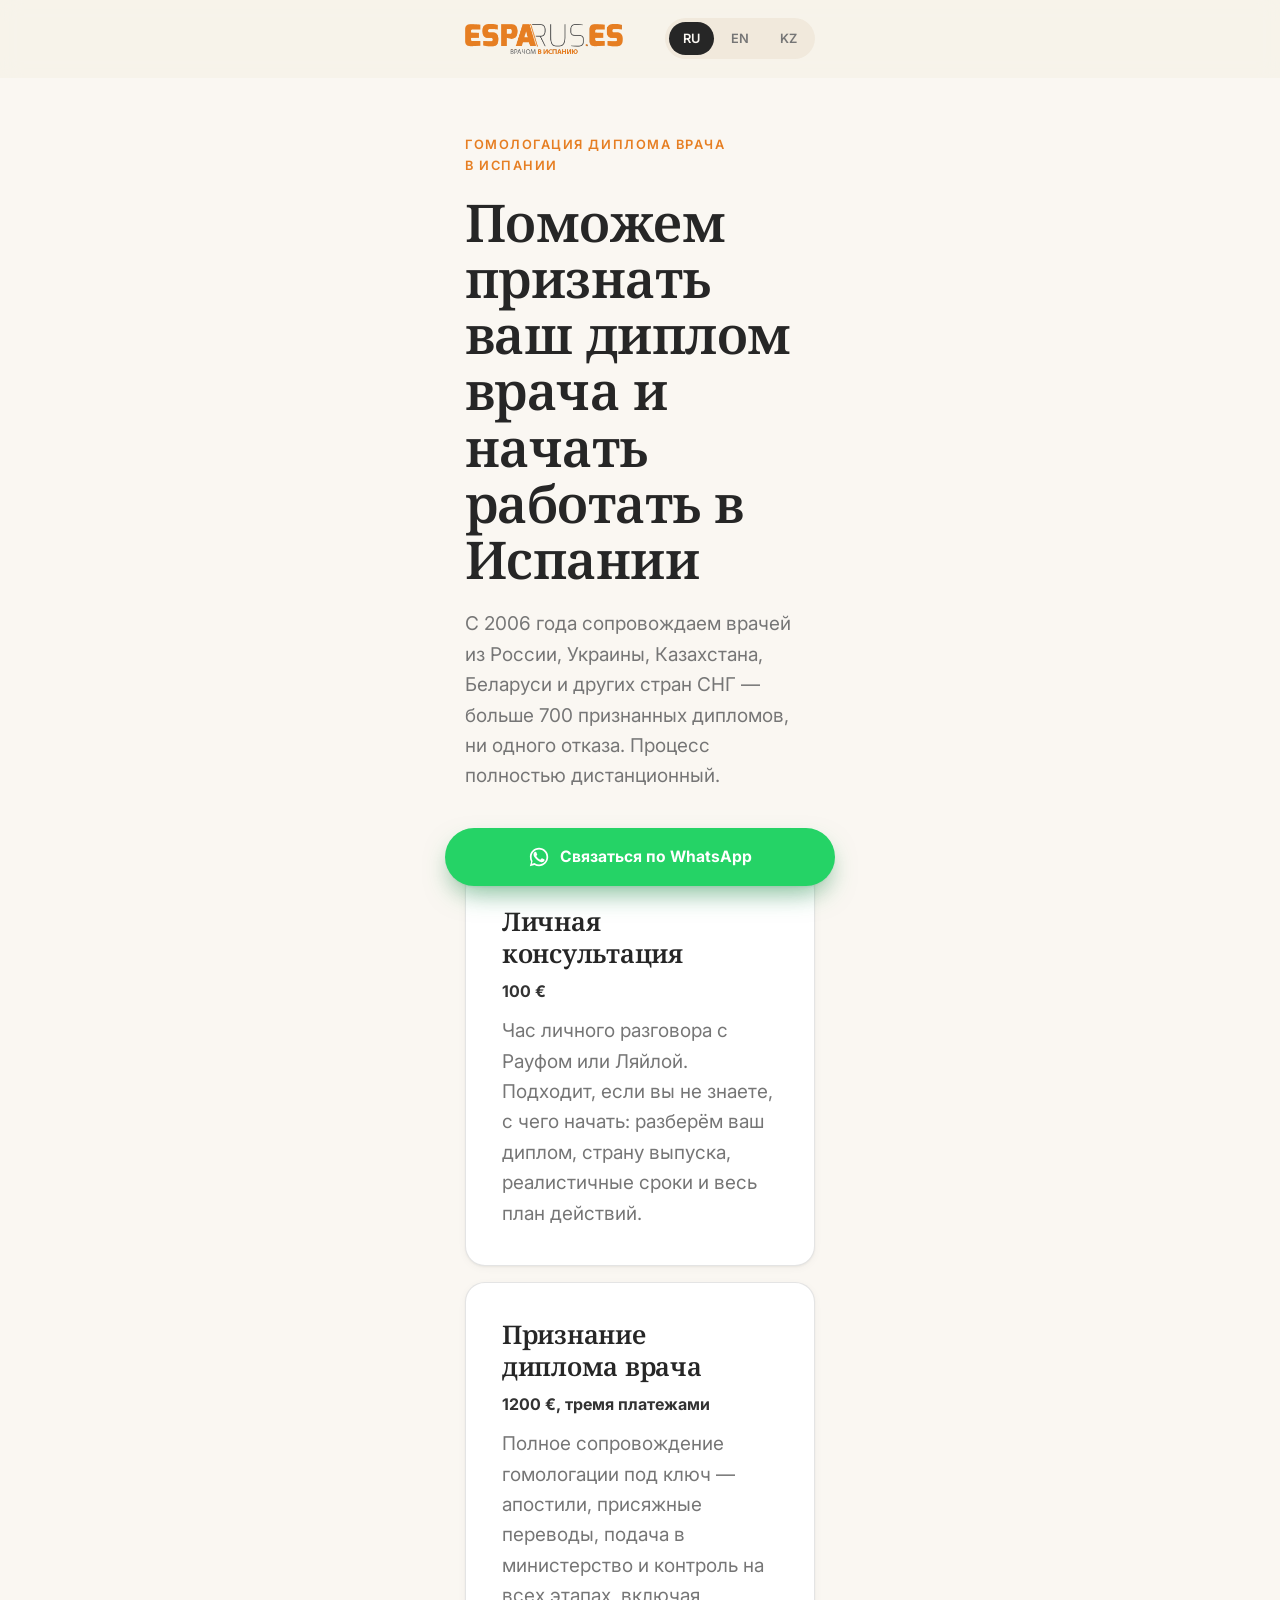
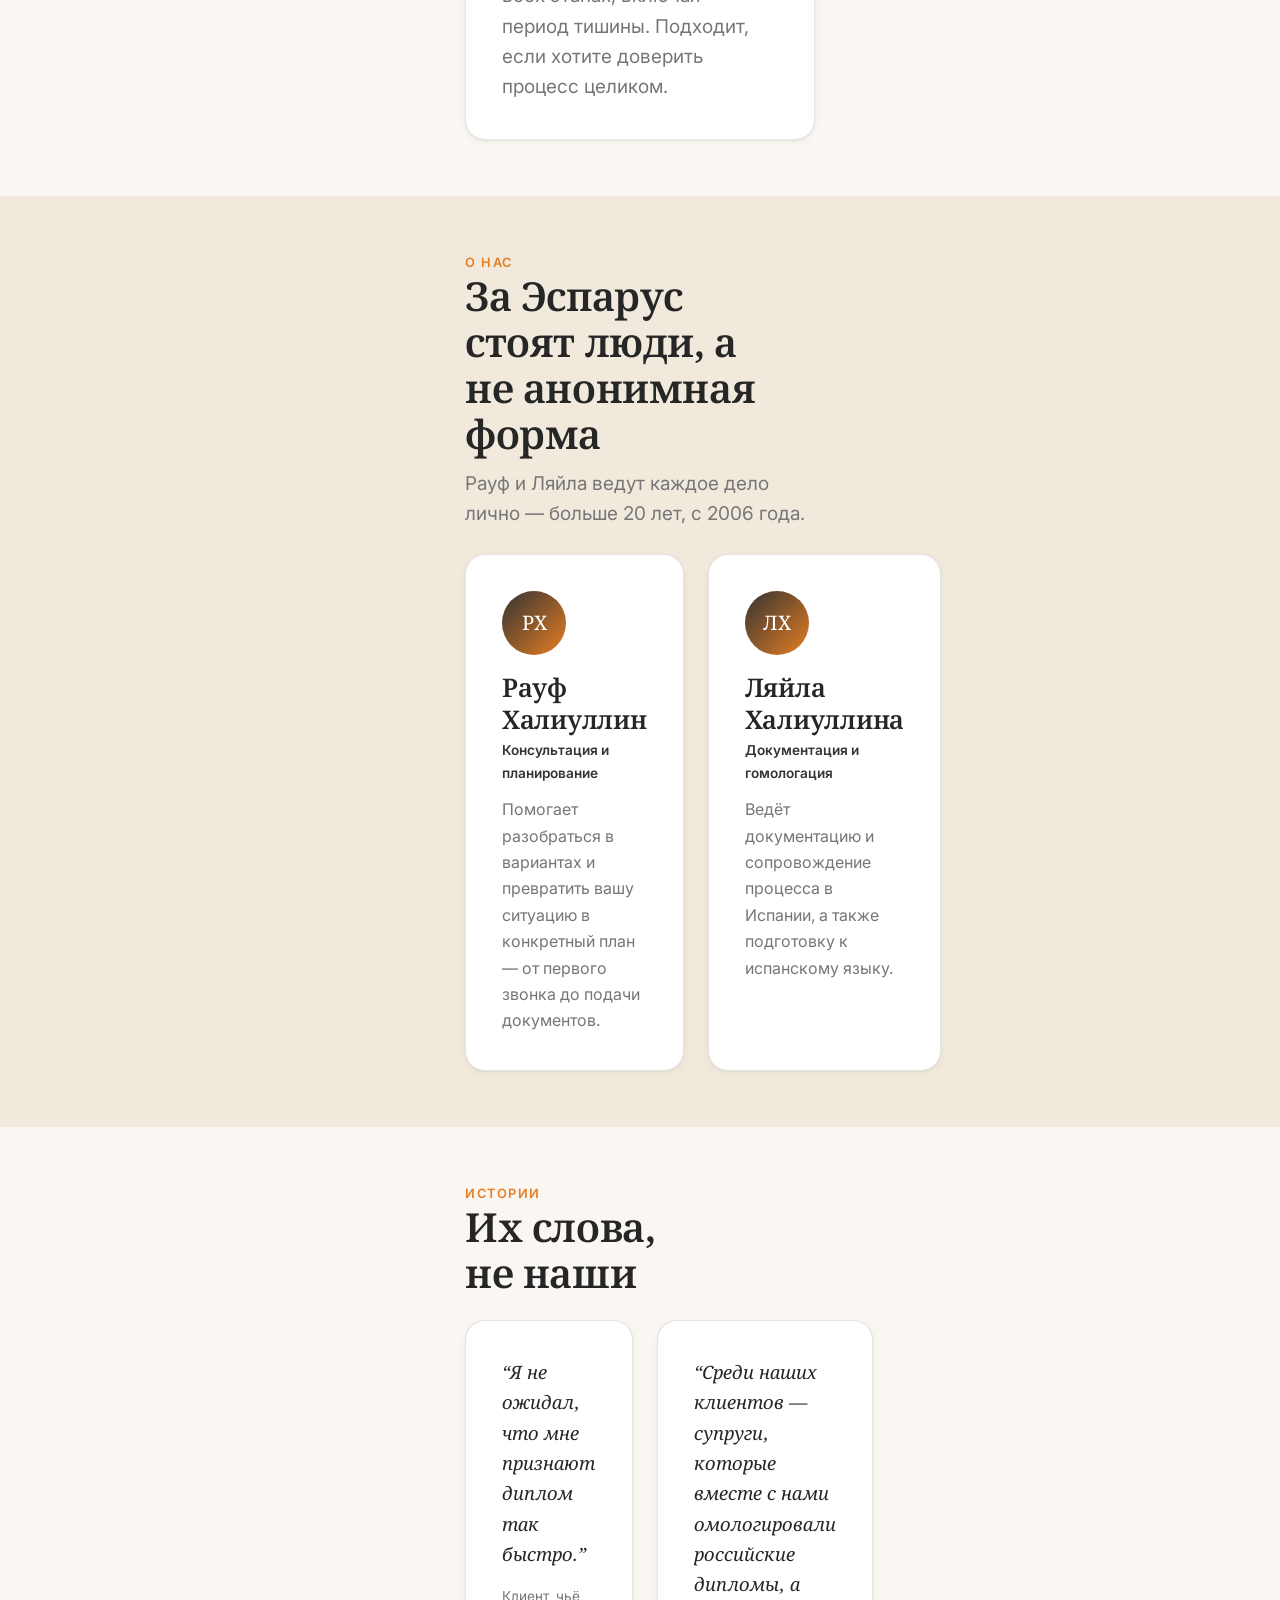
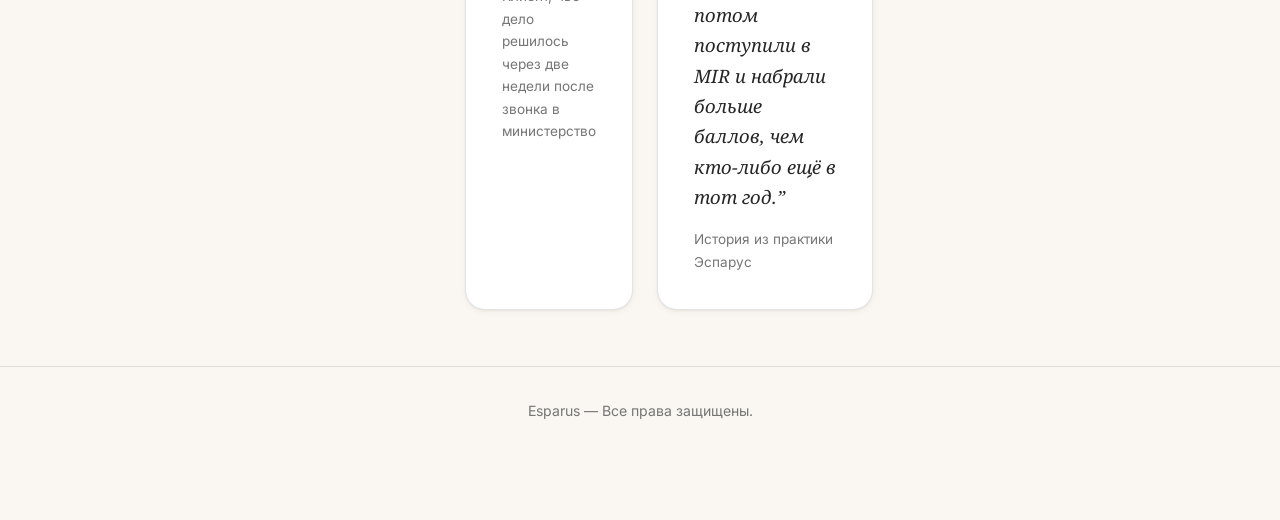
==== index.html @ 68c5215b "Add files via upload" ====
<!doctype html>
<html lang="ru">
<head>
  <meta charset="utf-8">
  <meta name="viewport" content="width=device-width, initial-scale=1">
  <title>Esparus — Признание диплома врача в Испании</title>
  <meta name="description" content="Esparus помогает врачам из России, Украины, Казахстана, Беларуси и других стран СНГ признать диплом и начать работать врачом в Испании. С 2006 года — больше 700 признанных дипломов. Напишите нам в WhatsApp.">

  <link rel="preconnect" href="https://fonts.googleapis.com">
  <link rel="preconnect" href="https://fonts.gstatic.com" crossorigin>
  <link rel="stylesheet" href="https://fonts.googleapis.com/css2?family=Noto+Serif:ital,wght@0,400;0,600;1,400;1,600&family=Inter:wght@300;400;500;600;700&display=swap">

  <link rel="stylesheet" href="styles.css?v=20260910">
  <link rel="icon" href="assets/img/logo.webp">
</head>
<body class="landing-page has-wa-bar">
  <a class="skip-link" href="#main">Перейти к содержимому</a>

  <header class="site-nav">
    <div class="container nav-inner">
      <a href="index.html" class="brand"><img src="assets/img/logo.webp" alt="Esparus" width="158" height="30"></a>
      <div class="nav-right">
        <div class="lang-switch" role="group" aria-label="Выбор языка">
          <button type="button" data-lang="ru" aria-pressed="true">RU</button>
          <button type="button" data-lang="en" aria-pressed="false">EN</button>
          <button type="button" data-lang="kz" aria-pressed="false">KZ</button>
        </div>
      </div>
    </div>
  </header>

  <main id="main">
    <!-- HERO -->
    <section class="hero">
      <div class="container hero-inner">
        <p class="kicker" data-landinghero-kicker></p>
        <h1 class="hero-title" data-landinghero-title></h1>
        <p class="lede" data-landinghero-sub></p>
      </div>
    </section>

    <!-- SERVICIOS -->
    <section class="section" id="services" style="padding-top:.5rem">
      <div class="container">
        <p class="kicker" data-landingservices-kicker></p>
        <div class="landing-services-grid" data-landingservices-items></div>
      </div>
    </section>

    <!-- NOSOTROS -->
    <section class="section" id="about" style="background:var(--bg-2)">
      <div class="container">
        <div class="section-head">
          <p class="kicker" data-sobre-kicker></p>
          <h2 data-sobre-title></h2>
          <p class="lede" data-sobre-sub style="margin-top:.75rem"></p>
        </div>
        <div class="people-grid" data-people-items></div>
      </div>
    </section>

    <!-- NUESTROS CLIENTES -->
    <section class="section" id="clients">
      <div class="container">
        <div class="section-head">
          <p class="kicker" data-landingclients-kicker></p>
          <h2 data-landingclients-title></h2>
        </div>
        <div class="testi-grid" data-testimonials></div>
      </div>
    </section>
  </main>

  <footer class="site-footer" style="padding-block:2rem 1rem; text-align:center">
    <div class="container">
      <p data-footer-rights>Esparus — Все права защищены.</p>
    </div>
  </footer>

  <div class="whatsapp-bar-inner">
    <a class="whatsapp-cta" href="whatsapp.html">
      <svg viewBox="0 0 24 24" fill="currentColor" aria-hidden="true"><path d="M17.472 14.382c-.297-.149-1.758-.867-2.03-.967-.273-.099-.471-.148-.67.15-.197.297-.767.966-.94 1.164-.173.198-.347.223-.644.075-.297-.15-1.255-.463-2.39-1.475-.883-.788-1.48-1.761-1.653-2.059-.173-.297-.018-.458.13-.606.134-.133.298-.347.446-.52.149-.173.198-.298.298-.497.099-.198.05-.372-.025-.521-.075-.148-.669-1.612-.916-2.207-.242-.579-.487-.5-.669-.51-.173-.008-.371-.01-.57-.01-.198 0-.52.074-.792.372-.272.297-1.04 1.016-1.04 2.479 0 1.462 1.065 2.876 1.213 3.074.149.198 2.095 3.2 5.076 4.487.71.306 1.263.489 1.694.626.712.226 1.36.194 1.872.118.571-.085 1.758-.719 2.006-1.413.248-.694.248-1.289.173-1.413-.074-.124-.272-.198-.57-.347z"/><path d="M12.05 2C6.53 2 2.05 6.48 2.05 12c0 1.85.5 3.58 1.36 5.07L2 22l5.07-1.38A9.93 9.93 0 0 0 12.05 22C17.57 22 22.05 17.52 22.05 12S17.57 2 12.05 2zm0 18.1c-1.66 0-3.2-.48-4.5-1.31l-.32-.2-3.02.83.82-2.95-.21-.32A8.09 8.09 0 0 1 3.95 12c0-4.47 3.63-8.1 8.1-8.1 4.47 0 8.1 3.63 8.1 8.1 0 4.47-3.63 8.1-8.1 8.1z"/></svg>
      <span data-wa-bar-label>Связаться по WhatsApp</span>
    </a>
  </div>

  <script defer src="lib/gsap.min.js"></script>
  <script defer src="lib/ScrollTrigger.min.js"></script>
  <script defer src="lib/manifest.js"></script>
  <script defer src="main.js?v=20260910"></script>
</body>
</html>
---- styles.css ----
/* =============================================================
   1. Tokens
   ============================================================= */
:root {
  --bg:        #faf7f2;
  --bg-2:      #f1e9dc;
  --paper:     #ffffff;
  --ink:       #262626;
  --ink-soft:  #3a3a3a;
  --ink-mute:  #767676;
  --accent:    #e67e22;   /* Esparus brand orange */
  --accent-2:  #333333;   /* charcoal — secondary/trust color */
  --line:      rgba(38,38,38,0.12);

  --serif: "Noto Serif", "Noto Serif Georgian", serif;
  --sans:  "Inter", "Noto Sans", sans-serif;

  --ease-out:  cubic-bezier(0.16, 1, 0.3, 1);
  --ease-soft: cubic-bezier(0.25, 0.46, 0.45, 0.94);

  --container: 1200px;
  --gutter: clamp(1rem, 4vw, 2.5rem);
  --content: 45rem; /* ~720px editorial reading width */

  --radius-sm: 12px;
  --radius-md: 20px;
  --radius-lg: 24px;

  --shadow-sm: 0 1px 2px rgba(38,38,26,.05), 0 2px 8px rgba(38,38,26,.04);
  --shadow-md: 0 1px 2px rgba(38,38,26,.05), 0 12px 28px -8px rgba(38,38,26,.12);
}

@property --mesh-angle {
  syntax: '<angle>';
  inherits: false;
  initial-value: 0deg;
}

/* =============================================================
   2. Reset & base
   ============================================================= */
*, *::before, *::after { box-sizing: border-box; margin: 0; }
html { -webkit-text-size-adjust: 100%; tab-size: 2; scroll-behavior: smooth; }
body {
  font-family: var(--sans);
  font-size: 16px;
  line-height: 1.65;
  color: var(--ink-soft);
  background: var(--bg);
  -webkit-font-smoothing: antialiased;
  text-rendering: optimizeLegibility;
  overflow-x: clip;
  overscroll-behavior-y: none;
}
img, svg, video { display: block; max-width: 100%; }
img { height: auto; }
button { font: inherit; color: inherit; cursor: pointer; border: 0; background: none; }
a { color: inherit; text-decoration: none; }
p { text-wrap: pretty; }
h1, h2, h3, h4 { text-wrap: balance; line-height: 1.08; letter-spacing: -0.01em; color: var(--ink); font-family: var(--serif); font-weight: 600; }
em { font-style: italic; color: var(--accent-2); }
::selection { background: var(--accent); color: #fff; }
:focus-visible { outline: 2px solid var(--accent); outline-offset: 3px; border-radius: 4px; }

.skip-link {
  position: fixed; top: -100px; left: 1rem;
  padding: .6rem 1rem; background: var(--ink); color: var(--bg);
  z-index: 9999; border-radius: 8px; font-weight: 500;
}
.skip-link:focus { top: 1rem; }

/* =============================================================
   3. Utilities
   ============================================================= */
.container { max-width: var(--container); margin-inline: auto; padding-inline: var(--gutter); }
.section { padding-block: clamp(4rem, 8vw, 6rem); }
.section-head { max-width: 640px; margin-bottom: clamp(2rem, 5vw, 3.5rem); }
.kicker { font-size: .8rem; letter-spacing: .12em; text-transform: uppercase; color: var(--accent); font-weight: 600; }
.sr-only { position: absolute; width: 1px; height: 1px; overflow: hidden; clip: rect(0 0 0 0); }
.reveal { opacity: 0; transform: translateY(24px); transition: opacity .8s var(--ease-out), transform .8s var(--ease-out); }
.reveal.is-visible { opacity: 1; transform: none; }
[data-split] { opacity: 1 !important; } /* defensive: never hide split-text if JS fails */

/* =============================================================
   4. Typography
   ============================================================= */
h1 { font-size: clamp(2.375rem, 5vw, 3.25rem); line-height: 1.08; }
h2 { font-size: clamp(1.875rem, 3.4vw, 2.5rem); line-height: 1.15; }
h3 { font-size: clamp(1.375rem, 2vw, 1.625rem); line-height: 1.25; }
.display { font-size: clamp(2.75rem, 6.5vw, 4rem); line-height: 1.05; }
.lede { font-size: clamp(1.0625rem, 1.6vw, 1.1875rem); line-height: 1.6; color: var(--ink-mute); max-width: 46ch; }
small, .text-small { font-size: .875rem; line-height: 1.5; }

/* =============================================================
   5. Components
   ============================================================= */
.btn {
  display: inline-flex; align-items: center; justify-content: center; gap: .5rem;
  min-height: 50px; padding: .85rem 1.5rem; border-radius: var(--radius-sm);
  font-weight: 600; font-size: .95rem;
  transition: transform .3s var(--ease-out), box-shadow .3s var(--ease-out), background .3s var(--ease-out), border-color .3s var(--ease-out), color .3s var(--ease-out);
}
.btn-primary { background: var(--accent-2); color: #fff; }
.btn-primary:hover { transform: translateY(-2px); box-shadow: var(--shadow-md); }
.btn-ghost { border: 1.5px solid var(--line); color: var(--ink); background: var(--paper); }
.btn-ghost:hover { border-color: var(--accent-2); color: var(--accent-2); transform: translateY(-2px); }
.btn-text { padding: 0; min-height: 0; color: var(--accent-2); font-weight: 600; }
.btn-text:hover { color: var(--accent); }
.btn-text::after { content: "→"; margin-left: .1em; transition: transform .25s var(--ease-out); display: inline-block; }
.btn-text:hover::after { transform: translateX(3px); }

.card {
  background: var(--paper);
  border-radius: var(--radius-md);
  padding: clamp(1.5rem, 3vw, 2.25rem);
  border: 1px solid var(--line);
  box-shadow: var(--shadow-sm);
  transition: transform .4s var(--ease-out), box-shadow .4s var(--ease-out), border-color .4s var(--ease-out);
}
.card:hover { transform: translateY(-4px); box-shadow: var(--shadow-md); border-color: rgba(230,126,34,.3); }
.card.is-featured { border-color: var(--accent); box-shadow: var(--shadow-md); }

/* Lang switch */
.lang-switch { display: flex; gap: .25rem; background: var(--bg-2); border-radius: 999px; padding: .25rem; }
.lang-switch button {
  padding: .4rem .85rem; border-radius: 999px; font-size: .8rem; font-weight: 600;
  color: var(--ink-mute); transition: background .3s var(--ease-out), color .3s var(--ease-out);
}
.lang-switch button[aria-pressed="true"] { background: var(--ink); color: var(--bg); }

/* =============================================================
   6. Sections
   ============================================================= */

/* --- Nav --- */
.site-nav {
  position: sticky; top: 0; z-index: 250;
  background: rgba(246,242,233,.85); backdrop-filter: blur(10px);
  border-bottom: 1px solid transparent;
  transition: border-color .3s var(--ease-out);
}
.site-nav.is-scrolled { border-color: var(--line); }
.nav-inner { display: flex; align-items: center; justify-content: space-between; gap: 1rem; padding-block: 1.1rem; }
.brand { display: flex; align-items: center; }
.brand img { height: 30px; width: auto; display: block; }
.nav-links { display: none; gap: 1.75rem; font-size: .92rem; font-weight: 500; }
.nav-links a:hover { color: var(--accent-2); }
.nav-right { display: flex; align-items: center; gap: 1rem; }
.nav-cta { display: none; }

/* --- Nav dropdown (Услуги) --- */
.has-dropdown { position: relative; }
.has-dropdown > a { display: inline-flex; align-items: center; gap: .3rem; }
.has-dropdown > a::after {
  content: ""; width: 6px; height: 6px; border-right: 1.5px solid currentColor; border-bottom: 1.5px solid currentColor;
  transform: rotate(45deg) translateY(-2px); transition: transform .3s var(--ease-out);
}
.has-dropdown:hover > a::after, .has-dropdown:focus-within > a::after { transform: rotate(225deg) translateY(2px); }
.dropdown-menu {
  position: absolute; top: 100%; left: 50%; transform: translate(-50%, 8px);
  min-width: 260px; padding: .6rem; margin-top: .5rem;
  background: var(--paper); border: 1px solid var(--line); border-radius: 16px;
  box-shadow: var(--shadow-md);
  opacity: 0; visibility: hidden; pointer-events: none;
  transition: opacity .25s var(--ease-out), transform .25s var(--ease-out), visibility .25s;
  z-index: 50;
}
.has-dropdown:hover .dropdown-menu,
.has-dropdown:focus-within .dropdown-menu {
  opacity: 1; visibility: visible; pointer-events: auto; transform: translate(-50%, 0);
}
.dropdown-menu a {
  display: block; padding: .6rem .85rem; border-radius: 10px; font-size: .88rem;
  color: var(--ink-soft); transition: background .2s var(--ease-out), color .2s var(--ease-out);
}
.dropdown-menu a:hover { background: var(--bg-2); color: var(--accent-2); }

/* --- Mobile nav --- */
.nav-toggle {
  display: flex; flex-direction: column; justify-content: center; gap: 5px;
  width: 40px; height: 40px; align-items: center;
}
.nav-toggle span { width: 22px; height: 2px; background: var(--ink); border-radius: 2px; transition: transform .3s var(--ease-out), opacity .3s var(--ease-out); }
.nav-toggle[aria-expanded="true"] span:nth-child(1) { transform: translateY(7px) rotate(45deg); }
.nav-toggle[aria-expanded="true"] span:nth-child(2) { opacity: 0; }
.nav-toggle[aria-expanded="true"] span:nth-child(3) { transform: translateY(-7px) rotate(-45deg); }

.mobile-nav {
  position: fixed; inset: 0; z-index: 200;
  background: var(--bg); padding: 6rem 1.5rem 2rem;
  display: flex; flex-direction: column; gap: .25rem;
  clip-path: inset(0 0 100% 0);
  transition: clip-path .55s var(--ease-soft);
  overflow-y: auto;
}
.mobile-nav[data-open="true"] { clip-path: inset(0); }
.mobile-nav a { display: block; padding: .9rem 0; font-size: 1.2rem; font-family: var(--serif); border-bottom: 1px solid var(--line); }
.mobile-nav .mobile-sub { padding-left: 1rem; }
.mobile-nav .mobile-sub a { font-size: 1rem; font-family: var(--sans); color: var(--ink-mute); padding: .65rem 0; }
.mobile-nav .btn { margin-top: 1.5rem; }

@media (min-width: 960px) {
  .nav-links { display: flex; }
  .nav-cta { display: inline-flex; }
  .nav-toggle, .mobile-nav { display: none; }
}

/* --- Hero --- */
.hero {
  position: relative;
  padding-top: clamp(3rem, 8vw, 6rem);
  padding-bottom: clamp(3rem, 8vw, 5rem);
  overflow: hidden;
}
.hero-mesh {
  position: absolute; inset: -20% -10% auto -10%; height: 140%;
  background:
    radial-gradient(circle at 20% 20%, rgba(230,126,34,.30), transparent 55%),
    radial-gradient(circle at 80% 30%, rgba(51,51,51,.14), transparent 55%),
    conic-gradient(from var(--mesh-angle), transparent, rgba(230,126,34,.14), transparent 60%);
  filter: blur(60px);
  animation: mesh-rotate 22s linear infinite;
  pointer-events: none;
}
@keyframes mesh-rotate { to { --mesh-angle: 360deg; } }

.hero-inner { position: relative; max-width: 760px; }
.hero-title { margin-block: 1.1rem 1.4rem; }
.hero-actions { display: flex; flex-wrap: wrap; gap: .9rem; margin-top: 2rem; }

.hero-points { display: flex; flex-wrap: wrap; gap: .75rem 1.75rem; margin-top: 1.75rem; padding: 0; }
.hero-points li {
  list-style: none; position: relative; padding-left: 1.4rem;
  font-size: .9rem; color: var(--ink-mute);
}
.hero-points li::before { content: "✓"; position: absolute; left: 0; color: var(--accent); font-weight: 700; }

/* --- Trust band (thin strip right after the hero) --- */
.trust-band { background: var(--bg-2); border-block: 1px solid var(--line); padding-block: 1.5rem; }
.trust-band-items { display: flex; flex-wrap: wrap; gap: 1.25rem 3rem; justify-content: center; }
.trust-num { font-family: var(--serif); font-size: clamp(1.5rem, 3vw, 2rem); color: var(--accent-2); font-weight: 600; display: inline; }
.trust-band-items .trust-num { font-size: clamp(1.3rem, 2.5vw, 1.6rem); }
.trust-label { font-size: .85rem; color: var(--ink-mute); margin-top: .1rem; }
.trust-band-items > div { text-align: center; }

/* --- Marquee (countries of origin) --- */
.marquee {
  overflow: hidden; position: relative;
  border-block: 1px solid var(--line);
  background: var(--bg-2);
  padding-block: 1rem;
}
.marquee::before, .marquee::after {
  content: ""; position: absolute; top: 0; bottom: 0; width: 80px; z-index: 2; pointer-events: none;
}
.marquee::before { left: 0;  background: linear-gradient(90deg, var(--bg-2), transparent); }
.marquee::after  { right: 0; background: linear-gradient(270deg, var(--bg-2), transparent); }
.marquee-track {
  display: inline-flex; gap: 1rem; white-space: nowrap; will-change: transform;
  font-family: var(--serif); font-size: 1rem; letter-spacing: .02em; color: var(--ink-mute);
}
.marquee-track span:nth-child(2n) { color: var(--accent); }

/* --- Founder story --- */
.founder-grid { display: grid; gap: 2rem; grid-template-columns: 1fr; }
.founder-year { font-family: var(--serif); font-size: clamp(3rem, 9vw, 6rem); color: var(--accent); font-weight: 600; line-height: 1; margin-top: .5rem; }
.founder-paragraphs p { margin-top: 1.1rem; max-width: 62ch; }
.founder-paragraphs p:first-child { margin-top: 1.4rem; }
.founder-quote {
  margin-top: clamp(2rem, 4vw, 3rem);
  padding-left: 1.5rem; border-left: 3px solid var(--accent);
}
.founder-quote p {
  font-family: var(--serif); font-style: italic; font-size: clamp(1.3rem, 2.6vw, 1.8rem);
  color: var(--ink);
}
.founder-quote cite {
  display: block; margin-top: .6rem; font-style: normal; font-size: .85rem; color: var(--ink-mute);
}

/* --- Why us --- */
.why-grid { display: grid; gap: 1.25rem; grid-template-columns: 1fr; margin-top: 1.5rem; }

/* --- Documents checklist --- */
.documents-list { list-style: none; display: grid; gap: .9rem; grid-template-columns: 1fr; }
.documents-list li {
  position: relative; padding-left: 2rem; padding-block: .2rem;
  color: var(--ink-soft); max-width: 62ch;
}
.documents-list li::before {
  content: "✓"; position: absolute; left: 0; top: .1rem;
  width: 1.4rem; height: 1.4rem; border-radius: 50%;
  background: var(--accent-2); color: #fff; font-size: .75rem; font-weight: 700;
  display: flex; align-items: center; justify-content: center;
}

/* --- Process --- */
.process-grid { display: grid; gap: 1.25rem; grid-template-columns: 1fr; }
.process-step { display: flex; gap: 1.25rem; padding: 1.5rem 0; border-top: 1px solid var(--line); }
.process-step:first-child { border-top: none; }
.step-n { font-family: var(--serif); font-size: 1.6rem; color: var(--accent); flex-shrink: 0; width: 3ch; }

/* --- Services --- */
.services-grid { display: grid; gap: 1.25rem; grid-template-columns: 1fr; }
.service-price { display: inline-block; margin-top: .5rem; font-weight: 700; color: var(--accent-2); }

/* --- Myths vs reality --- */
.myths-grid { display: grid; gap: 1.25rem; grid-template-columns: 1fr; }
.myth-card { background: var(--paper); }
.myth-label {
  font-size: .9rem; color: var(--ink-mute); text-decoration: line-through; text-decoration-color: var(--line);
}
.fact-label { margin-top: .75rem; color: var(--ink); font-weight: 500; }
.fact-label::before { content: "→ "; color: var(--accent); font-weight: 700; }

.diy-note {
  margin-top: clamp(2rem, 4vw, 3rem);
  background: var(--ink); color: var(--bg);
  border-radius: var(--radius-lg); padding: clamp(1.75rem, 4vw, 3rem);
}
.diy-note h3 { color: var(--bg); }
.diy-note p { color: rgba(246,242,233,.78); margin-top: .75rem; max-width: 62ch; }
.diy-note .btn-ghost { margin-top: 1.5rem; border-color: rgba(246,242,233,.35); color: var(--bg); }
.diy-note .btn-ghost:hover { border-color: var(--accent); color: var(--accent); }

/* --- Testimonials --- */
.testi-grid { display: grid; gap: 1.5rem; grid-template-columns: 1fr; }
.testi-quote { font-family: var(--serif); font-size: 1.15rem; font-style: italic; color: var(--ink); }
.testi-name { margin-top: 1rem; font-size: .85rem; color: var(--ink-mute); }

/* --- Team --- */
.team-block { display: grid; gap: 2rem; grid-template-columns: 1fr; align-items: center; }
.team-avatar {
  width: 88px; height: 88px; border-radius: 999px;
  background: linear-gradient(135deg, var(--accent-2), var(--accent));
  display: flex; align-items: center; justify-content: center;
  color: #fff; font-family: var(--serif); font-size: 1.6rem;
}

/* --- Final CTA --- */
.final-cta {
  background: var(--ink); color: var(--bg);
  border-radius: var(--radius-lg); padding: clamp(2.5rem, 6vw, 4.5rem);
  text-align: center;
}
.final-cta h2, .final-cta em { color: var(--bg); }
.final-cta .lede { color: rgba(246,242,233,.72); margin-inline: auto; }
.final-cta .btn-primary { background: var(--accent); }
.final-cta .btn-primary:hover { box-shadow: 0 12px 28px -8px rgba(181,132,44,.6); }

/* --- Page header (subpages) --- */
.page-header {
  padding-block: clamp(2.5rem, 6vw, 4.5rem) clamp(1.5rem, 4vw, 2.5rem);
  position: relative; overflow: hidden;
}
.breadcrumb { font-size: .85rem; color: var(--ink-mute); margin-bottom: 1rem; }
.breadcrumb a:hover { color: var(--accent-2); }
.page-header h1 { max-width: 46ch; }

/* --- Service detail --- */
.price-hero {
  display: flex; flex-wrap: wrap; align-items: baseline; gap: .75rem;
  margin-top: 1.5rem; padding: 1.25rem 1.5rem; background: var(--paper);
  border: 1px solid var(--line); border-radius: 16px; max-width: fit-content;
}
.price-hero .price-num { font-family: var(--serif); font-size: 2rem; color: var(--accent-2); font-weight: 600; }
.price-hero .price-note { color: var(--ink-mute); font-size: .9rem; }
.included-list { list-style: none; display: grid; gap: .85rem; margin-top: 1.5rem; max-width: 60ch; }
.included-list li { position: relative; padding-left: 1.75rem; color: var(--ink-soft); }
.included-list li::before {
  content: "✓"; position: absolute; left: 0; top: .05rem; color: var(--accent); font-weight: 700;
}
.payment-methods { display: flex; flex-wrap: wrap; gap: .6rem; margin-top: 1rem; }
.payment-methods span {
  font-size: .82rem; padding: .4rem .85rem; border-radius: 999px;
  background: var(--bg-2); color: var(--ink-soft);
}
.service-cross-links { display: grid; gap: 1rem; grid-template-columns: 1fr; margin-top: 1rem; }
.service-cross-links a {
  display: block; padding: 1rem 1.25rem; border: 1px solid var(--line); border-radius: 14px;
  transition: border-color .3s var(--ease-out), background .3s var(--ease-out);
}
.service-cross-links a:hover { border-color: var(--accent); background: var(--paper); }

/* --- Contact page --- */
.contact-cards { display: grid; gap: 1.25rem; grid-template-columns: 1fr; margin-top: 1.5rem; }
.contact-card { text-align: left; }
.contact-card .contact-role { color: var(--ink-mute); font-size: .85rem; margin-top: .25rem; }
.contact-card .contact-links { margin-top: 1rem; display: flex; flex-direction: column; gap: .4rem; }
.contact-card .contact-links a:hover { color: var(--accent-2); }
.resource-list { list-style: none; display: grid; gap: .75rem; margin-top: 1rem; max-width: 60ch; }
.resource-list a { color: var(--ink-soft); border-bottom: 1px dotted var(--line); }
.resource-list a:hover { color: var(--accent-2); border-color: var(--accent-2); }

/* --- Footer --- */
.site-footer { border-top: 1px solid var(--line); padding-block: 3rem; font-size: .88rem; color: var(--ink-mute); }
.footer-grid { display: grid; gap: 2.5rem 1.5rem; grid-template-columns: 1fr; }
.footer-grid > .footer-bottom { grid-column: 1 / -1; }
.footer-col-title { font-weight: 600; color: var(--ink); margin-bottom: .85rem; font-size: .95rem; }
.footer-links { list-style: none; display: grid; gap: .55rem; }
.footer-links a:hover { color: var(--accent-2); }
.footer-contact { display: flex; flex-direction: column; gap: .4rem; }
.footer-contact a:hover { color: var(--accent-2); }
.footer-logo { height: 24px; width: auto; margin-bottom: 1rem; opacity: .85; }
.footer-social { display: flex; flex-wrap: wrap; gap: 1rem; margin-top: .5rem; }
.footer-social a:hover { color: var(--accent-2); }
.footer-bottom {
  display: flex; flex-wrap: wrap; gap: 1rem 1.5rem; align-items: center; justify-content: space-between;
  margin-top: 1rem; padding-top: 1.75rem; border-top: 1px solid var(--line);
}
.footer-legal { list-style: none; display: flex; flex-wrap: wrap; gap: 1.25rem; }
.footer-legal a:hover { color: var(--accent-2); }

/* --- Badge --- */
.badge {
  display: inline-block; font-size: .72rem; letter-spacing: .04em; text-transform: uppercase;
  font-weight: 700; color: var(--accent-2); background: var(--bg-2);
  padding: .3rem .65rem; border-radius: 999px;
}

/* --- Stat row (standalone proof stats, outside the hero) --- */
.stat-row {
  display: grid; gap: 1.75rem; grid-template-columns: repeat(2, 1fr);
}
.stat-row .stat-num { font-family: var(--serif); font-size: clamp(2rem, 4vw, 2.75rem); color: var(--accent-2); font-weight: 600; }
.stat-row .stat-label { font-size: .9rem; color: var(--ink-mute); margin-top: .25rem; }

/* --- Person / trust card --- */
.people-grid { display: grid; gap: 1.5rem; grid-template-columns: 1fr; margin-top: 1.5rem; }
.person-card { text-align: left; }
.person-avatar {
  width: 64px; height: 64px; border-radius: 50%;
  background: linear-gradient(135deg, var(--accent-2), var(--accent));
  color: #fff; font-family: var(--serif); font-size: 1.25rem;
  display: flex; align-items: center; justify-content: center; margin-bottom: 1.1rem;
}
.person-card .person-role { color: var(--accent-2); font-size: .85rem; font-weight: 600; margin-top: .2rem; }
.person-card .person-d { margin-top: .75rem; color: var(--ink-mute); }
.person-card .contact-links { margin-top: 1rem; display: flex; flex-direction: column; gap: .35rem; font-size: .9rem; }
.person-card .contact-links a:hover { color: var(--accent-2); }

/* --- Accordion (FAQ) --- */
.accordion { display: grid; gap: .75rem; max-width: var(--content); }
.accordion-item {
  border: 1px solid var(--line); border-radius: var(--radius-sm); background: var(--paper); overflow: hidden;
}
.accordion-item summary {
  list-style: none; cursor: pointer; padding: 1.1rem 1.35rem;
  display: flex; align-items: center; justify-content: space-between; gap: 1rem;
  font-weight: 600; color: var(--ink); font-family: var(--serif); font-size: 1.05rem;
}
.accordion-item summary::-webkit-details-marker { display: none; }
.accordion-item summary::after {
  content: "+"; flex-shrink: 0; font-size: 1.3rem; font-weight: 400; color: var(--accent-2);
  transition: transform .25s var(--ease-out);
}
.accordion-item[open] summary::after { transform: rotate(45deg); }
.accordion-item .accordion-body { padding: 0 1.35rem 1.25rem; color: var(--ink-mute); max-width: 65ch; }
.faq-categories { display: flex; flex-wrap: wrap; gap: .6rem; margin-bottom: 2rem; }
.faq-categories button {
  padding: .5rem 1rem; border-radius: 999px; border: 1px solid var(--line); font-size: .85rem; font-weight: 600;
  color: var(--ink-mute); transition: background .25s var(--ease-out), color .25s var(--ease-out), border-color .25s var(--ease-out);
}
.faq-categories button[aria-pressed="true"] { background: var(--ink); color: var(--bg); border-color: var(--ink); }

/* --- Comparison table (Servicios overview) --- */
.compare-table { display: grid; gap: 1.25rem; grid-template-columns: 1fr; margin-top: 1rem; }
.compare-row {
  display: grid; gap: .35rem; padding: 1.5rem; background: var(--paper);
  border: 1px solid var(--line); border-radius: var(--radius-md); box-shadow: var(--shadow-sm);
}
.compare-row .compare-label { font-size: .75rem; text-transform: uppercase; letter-spacing: .06em; color: var(--ink-mute); margin-top: .6rem; }
.compare-row .compare-label:first-of-type { margin-top: 0; }
.compare-row .compare-price { font-family: var(--serif); font-weight: 600; color: var(--accent-2); font-size: 1.2rem; }
.compare-row.is-featured { border-color: var(--accent); box-shadow: var(--shadow-md); }

/* --- Resource hub cards --- */
.resource-grid { display: grid; gap: 1.25rem; grid-template-columns: 1fr; }
.resource-card { display: block; }
.resource-card .resource-meta { font-size: .8rem; color: var(--ink-mute); margin-top: 1rem; }
.resource-categories { display: flex; flex-wrap: wrap; gap: .6rem; margin: 1.5rem 0 2.5rem; }
.resource-categories a {
  padding: .5rem 1rem; border-radius: 999px; border: 1px solid var(--line); font-size: .85rem; font-weight: 600; color: var(--ink-mute);
}
.resource-categories a:hover, .resource-categories a.is-active { background: var(--ink); color: var(--bg); border-color: var(--ink); }
.article-body { max-width: var(--content); }
.article-body h2 { font-size: 1.4rem; margin-top: 2.5rem; margin-bottom: .5rem; }
.article-body h2:first-child { margin-top: 0; }
.article-body p, .article-body ul, .article-body ol { margin-top: 1rem; color: var(--ink-soft); }
.article-body ul, .article-body ol { padding-left: 1.4rem; }
.article-body li { margin-top: .5rem; }
.article-body .lede { max-width: none; }
.article-meta { font-size: .85rem; color: var(--ink-mute); margin-top: .75rem; }
.callout {
  margin-top: 2rem; padding: 1.25rem 1.5rem; background: var(--bg-2);
  border-left: 3px solid var(--accent); border-radius: var(--radius-sm); max-width: var(--content);
}
.callout p { color: var(--ink-soft); }
.callout p + p { margin-top: .5rem; }

/* =============================================================
   7. Effects
   ============================================================= */
.custom-cursor {
  position: fixed; top: 0; left: 0; width: 14px; height: 14px;
  border-radius: 50%; background: var(--accent-2);
  pointer-events: none; z-index: 9998; mix-blend-mode: difference;
  transform: translate(-50%, -50%); transition: transform .15s var(--ease-out), opacity .25s var(--ease-out);
  display: none;
  opacity: 0; /* hidden until the first mousemove sets its position — avoids a (0,0) flash */
}
@media (hover: hover) and (pointer: fine) { .custom-cursor { display: block; } }
.custom-cursor.is-ready { opacity: 1; }

/* =============================================================
   8. Responsive
   ============================================================= */
@media (min-width: 540px) {
  .hero-trust { gap: 2rem; }
}
@media (min-width: 720px) {
  .process-grid { grid-template-columns: repeat(2, 1fr); gap: 2rem 2.5rem; }
  .services-grid { grid-template-columns: repeat(2, 1fr); }
  .testi-grid { grid-template-columns: repeat(2, 1fr); }
  .why-grid { grid-template-columns: repeat(2, 1fr); }
  .myths-grid { grid-template-columns: repeat(2, 1fr); gap: 1.5rem; }
  .documents-list { grid-template-columns: repeat(2, 1fr); column-gap: 2.5rem; }
  .contact-cards { grid-template-columns: repeat(2, 1fr); }
  .service-cross-links { grid-template-columns: repeat(2, 1fr); }
  .people-grid { grid-template-columns: repeat(2, 1fr); }
  .resource-grid { grid-template-columns: repeat(2, 1fr); }
  .compare-row { grid-template-columns: 1.6fr 1.1fr .8fr; align-items: center; gap: 1rem; }
  .compare-row .compare-label { display: none; }
  .footer-grid { grid-template-columns: repeat(2, 1fr); }
}
@media (min-width: 960px) {
  .team-block { grid-template-columns: auto 1fr; }
  .founder-grid { grid-template-columns: 200px 1fr; gap: 3rem; }
  .founder-num { position: sticky; top: 6rem; align-self: start; }
  .footer-grid { grid-template-columns: 1.3fr 1fr 1fr 1fr; }
}
@media (min-width: 1280px) {
  .services-grid { grid-template-columns: repeat(4, 1fr); }
  .resource-grid { grid-template-columns: repeat(3, 1fr); }
}

/* =============================================================
   10. Landing de conversión + WhatsApp (briefing 2026-09-10)
   ============================================================= */

/* Narrow "mobile-first, centered on desktop" shell — applies to every
   .container inside a page tagged .landing-page (index.html + whatsapp.html).
   On phones (viewport < ~460px) this is a no-op: the container already
   fills the width, the max-width just stops it from stretching on desktop. */
body.landing-page .container { max-width: 430px; }
body.landing-page .hero { padding-top: clamp(2rem, 6vw, 3.5rem); padding-bottom: 1.5rem; }
body.landing-page .section { padding-block: clamp(2.5rem, 6vw, 3.5rem); }
body.landing-page .section-head { margin-bottom: 1.5rem; }
body.landing-page .nav-right { gap: 0; }

.landing-services-grid { display: grid; gap: 1rem; grid-template-columns: 1fr; margin-top: 1.5rem; }

/* Fixed WhatsApp CTA — stays visible while scrolling the landing */
.whatsapp-bar-inner {
  position: fixed; left: 0; right: 0; bottom: 0; z-index: 500;
  width: 100%; max-width: 430px; margin-inline: auto;
  padding: 0 1.25rem calc(env(safe-area-inset-bottom, 0px) + .85rem);
}
.whatsapp-cta {
  display: flex; align-items: center; justify-content: center; gap: .65rem;
  width: 100%; min-height: 58px; padding: .9rem 1.25rem;
  border-radius: 999px; background: #25d366; color: #fff;
  font-weight: 700; font-size: .98rem;
  box-shadow: 0 12px 28px -8px rgba(19, 148, 71, .55), var(--shadow-md);
  transition: transform .3s var(--ease-out), box-shadow .3s var(--ease-out), background .3s var(--ease-out);
}
.whatsapp-cta:hover { background: #1fb959; transform: translateY(-2px); }
.whatsapp-cta svg { width: 22px; height: 22px; flex-shrink: 0; }

/* Leaves room at the very bottom of the page (after the footer) so nothing —
   including the footer text — ever ends up hidden behind the fixed bar. */
body.has-wa-bar { padding-bottom: calc(58px + env(safe-area-inset-bottom, 0px) + 1.5rem); }

/* WhatsApp intermediate page — 3 large tap targets, no forms */
.wa-back { display: inline-block; font-size: .85rem; color: var(--ink-mute); margin-bottom: 1rem; }
.wa-back:hover { color: var(--accent-2); }
.wa-options { display: grid; gap: .9rem; margin-top: 1.75rem; }
.wa-option {
  display: flex; align-items: center; justify-content: space-between; gap: 1rem;
  min-height: 56px; padding: 1.1rem 1.35rem;
  background: var(--paper); border: 1px solid var(--line); border-radius: var(--radius-md);
  box-shadow: var(--shadow-sm); font-weight: 600; color: var(--ink);
  transition: border-color .3s var(--ease-out), transform .3s var(--ease-out), box-shadow .3s var(--ease-out);
}
.wa-option::after { content: "→"; color: #1fb959; font-weight: 700; flex-shrink: 0; }
.wa-option:hover { border-color: #25d366; transform: translateY(-2px); box-shadow: var(--shadow-md); }

/* =============================================================
   11. Reduced motion — only intrusive effects
   ============================================================= */
@media (prefers-reduced-motion: reduce) {
  .hero-mesh { animation: none; }
  .custom-cursor { display: none; }
}
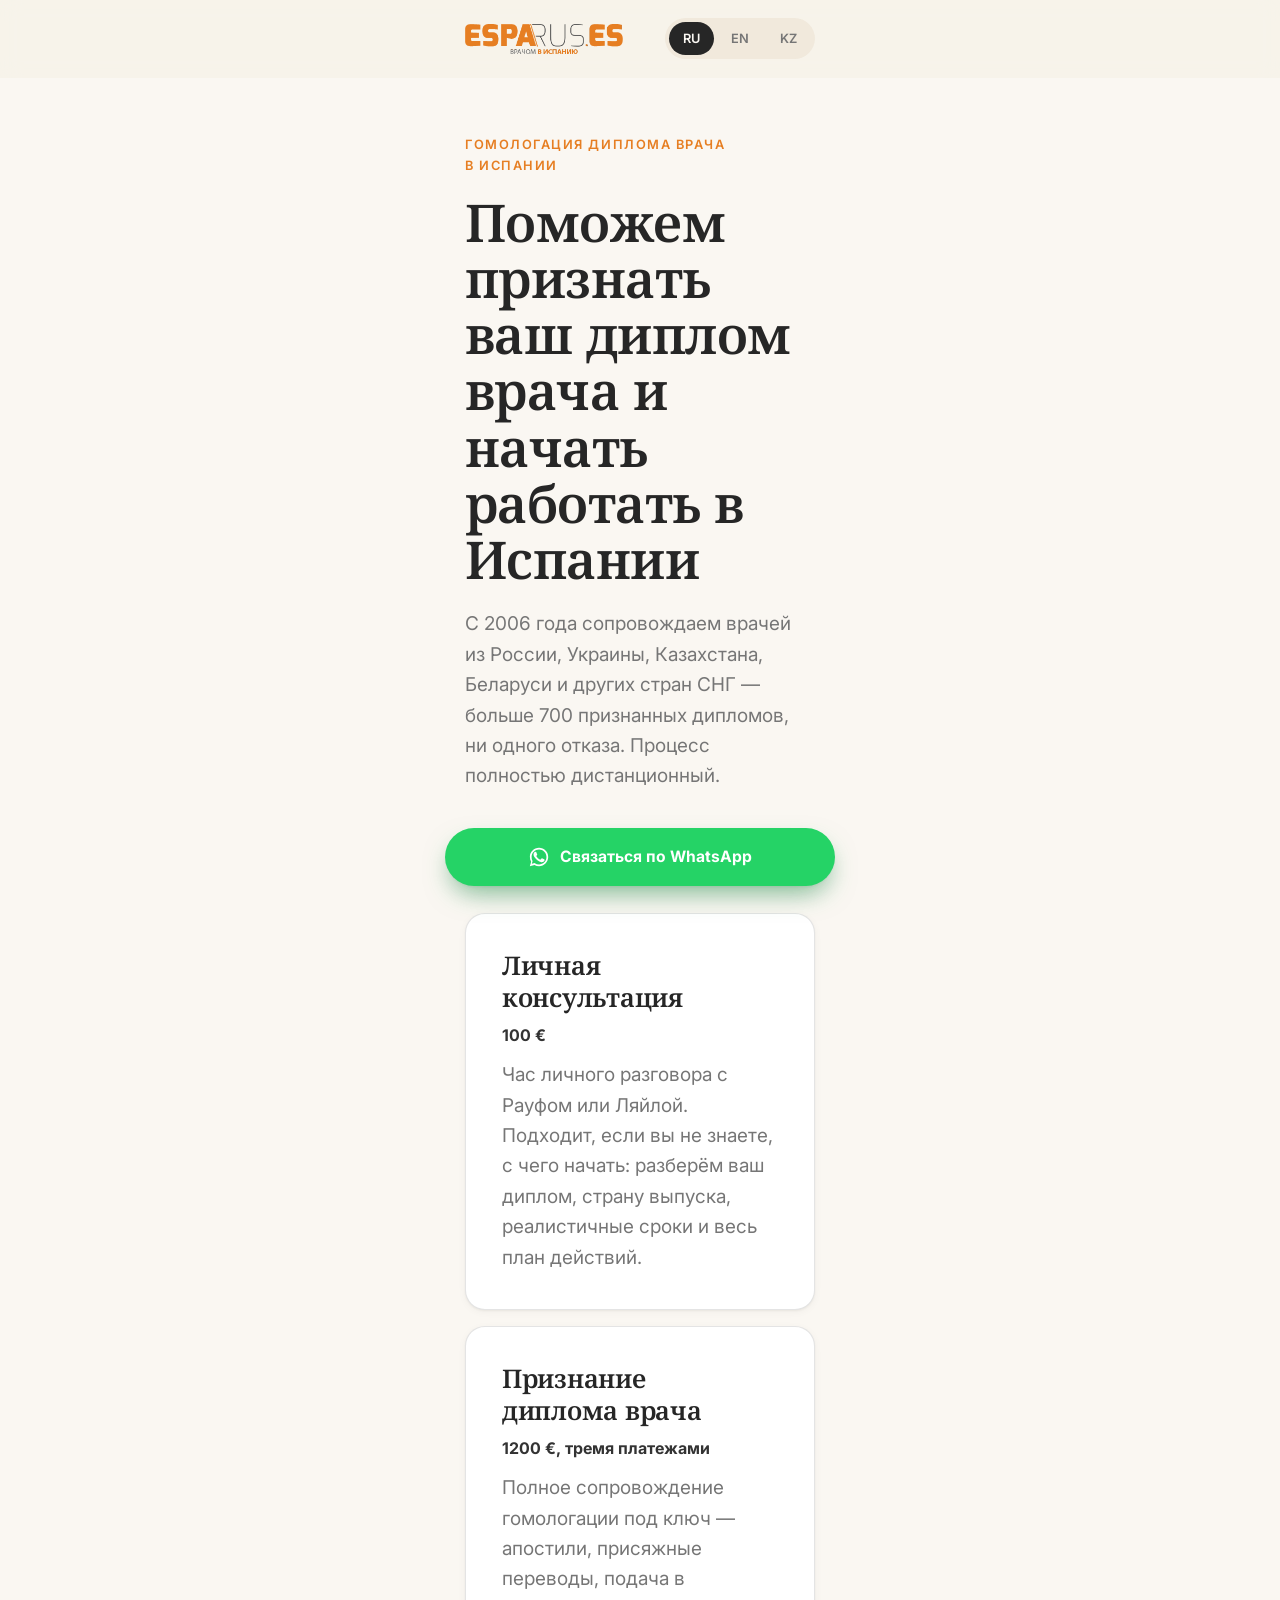
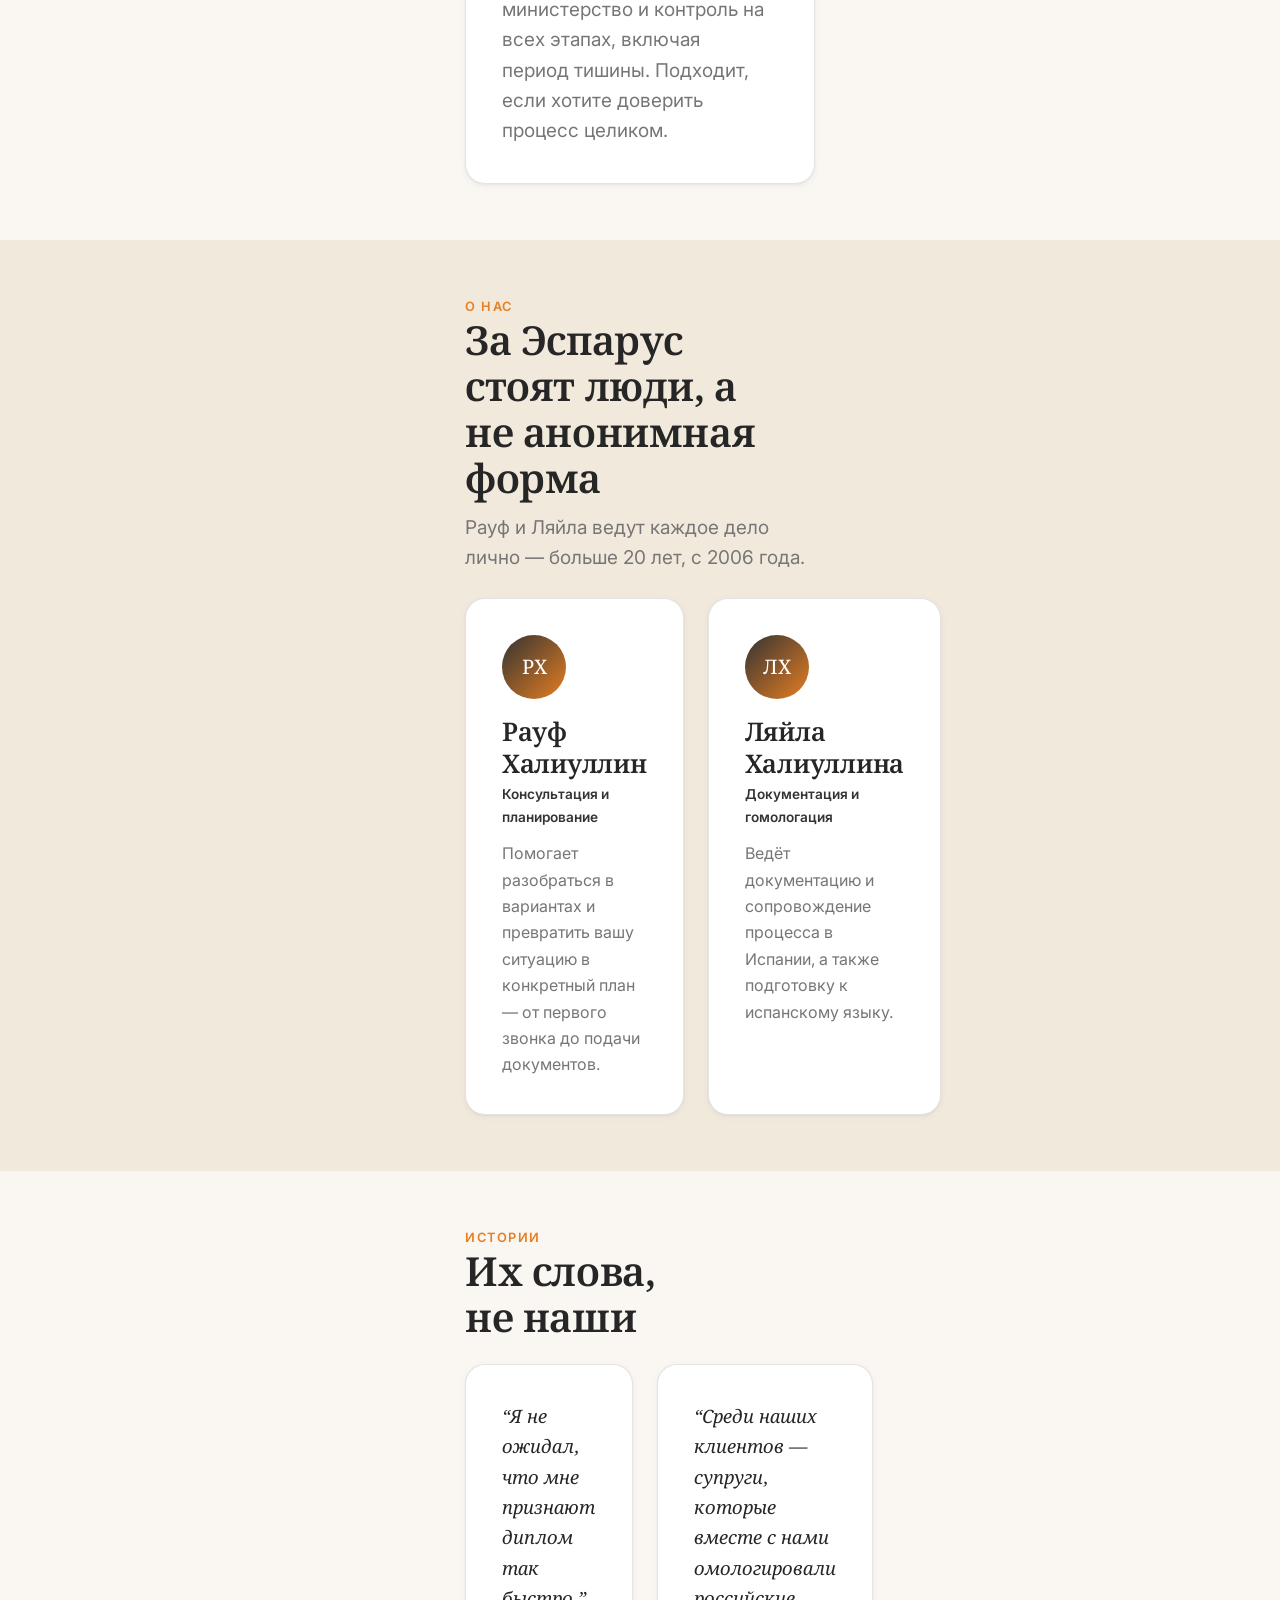
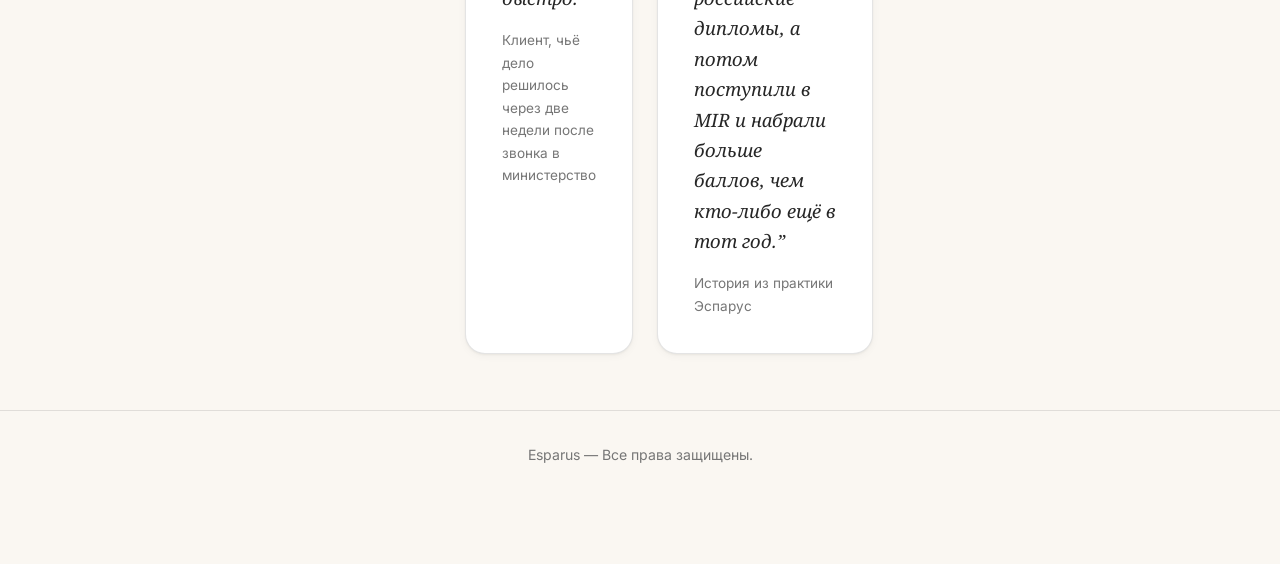
==== commit a1a4170e: "Update section comments and structure in index.html" ====
--- a/index.html
+++ b/index.html
@@ -30,8 +30,8 @@
   </header>
 
   <main id="main">
-    <!-- HERO -->
-    <section class="hero">
+    <!-- HERO (pantalla 1 — titular emocional) -->
+    <section class="hero" style="padding-bottom:1.5rem">
       <div class="container hero-inner">
         <p class="kicker" data-landinghero-kicker></p>
         <h1 class="hero-title" data-landinghero-title></h1>
@@ -39,10 +39,18 @@
       </div>
     </section>
 
-    <!-- SERVICIOS -->
-    <section class="section" id="services" style="padding-top:.5rem">
+    <!-- MOTIVACIONES (pantalla 2 — identificación) -->
+    <section class="section" id="motivations" style="padding-block:0 1.5rem">
       <div class="container">
-        <p class="kicker" data-landingservices-kicker></p>
+        <div class="landing-motivations" data-landingmotivations-items></div>
+      </div>
+    </section>
+
+    <!-- SERVICIOS (pantalla 3+4 — puente + solución) -->
+    <section class="section" id="services" style="padding-top:0">
+      <div class="container">
+        <p class="lede landing-bridge" data-landingbridge-text style="max-width:none"></p>
+        <p class="kicker" data-landingservices-kicker style="margin-top:1.75rem"></p>
         <div class="landing-services-grid" data-landingservices-items></div>
       </div>
     </section>
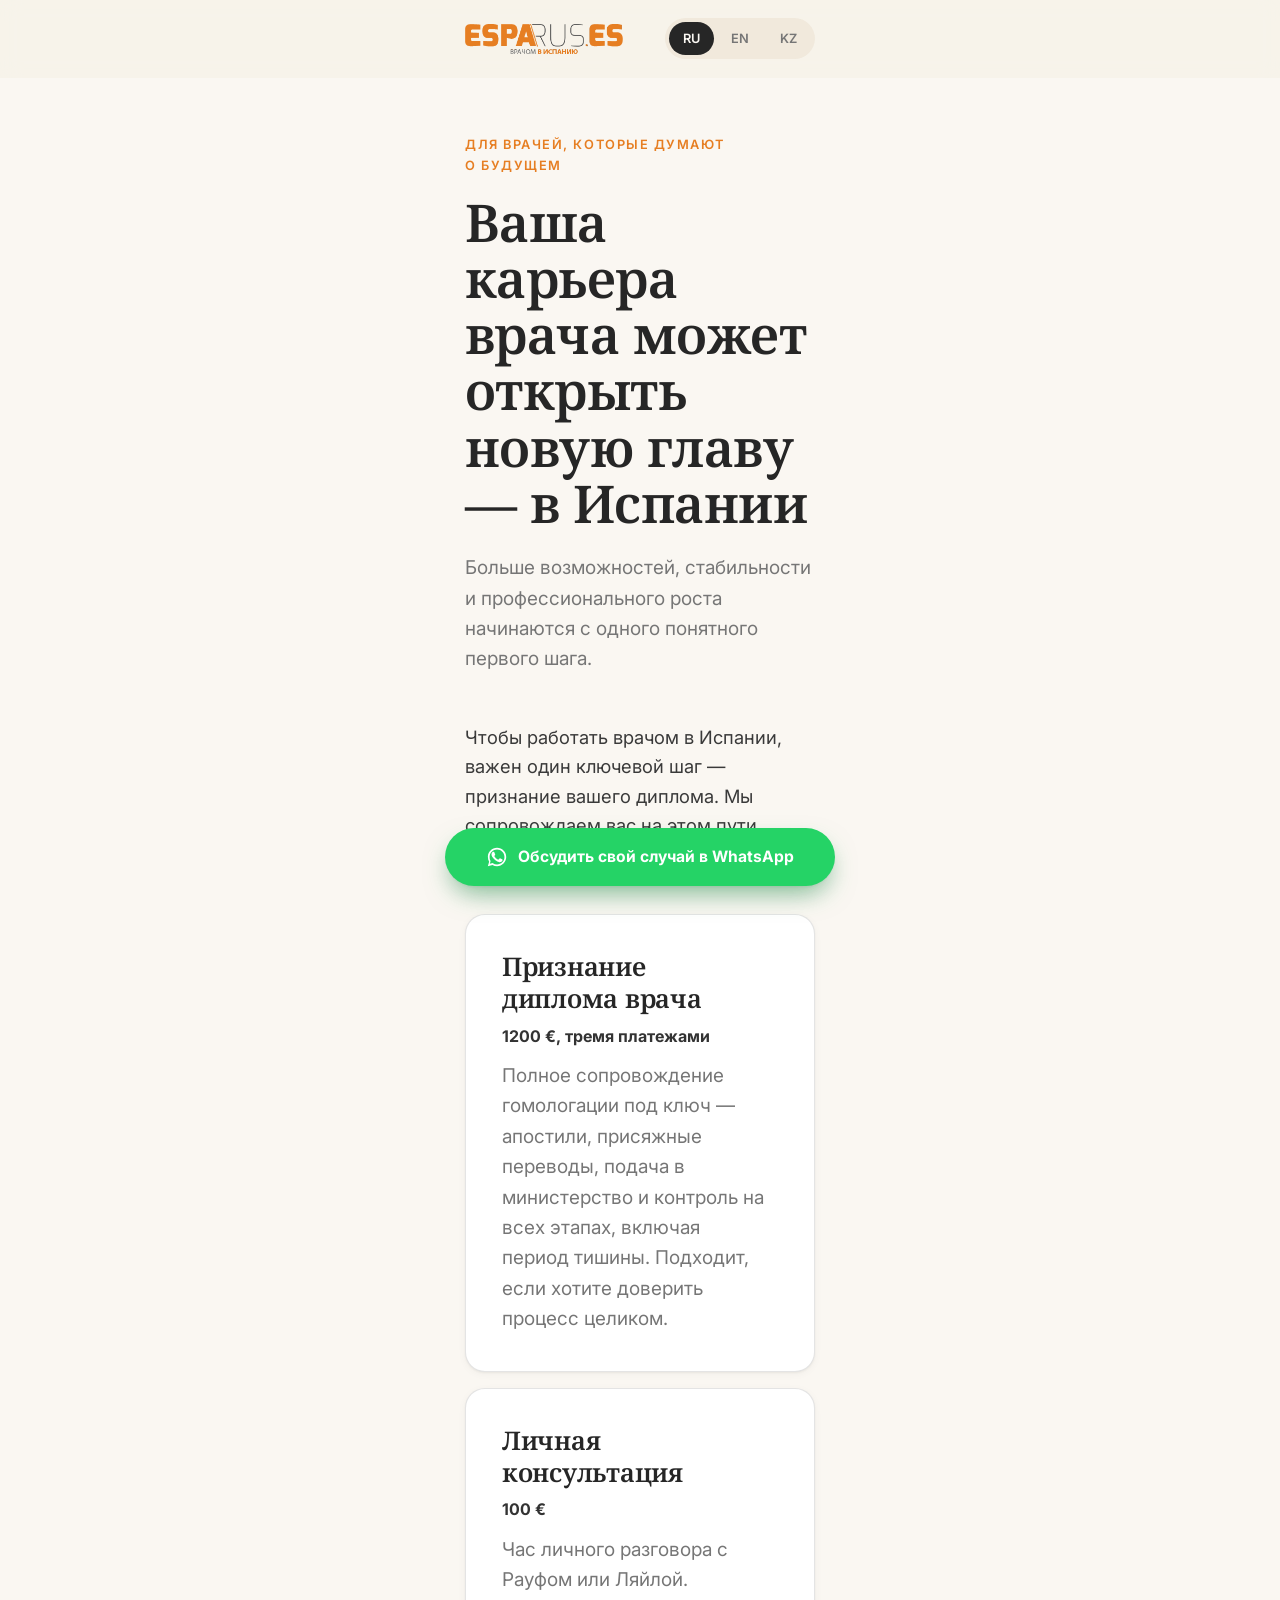
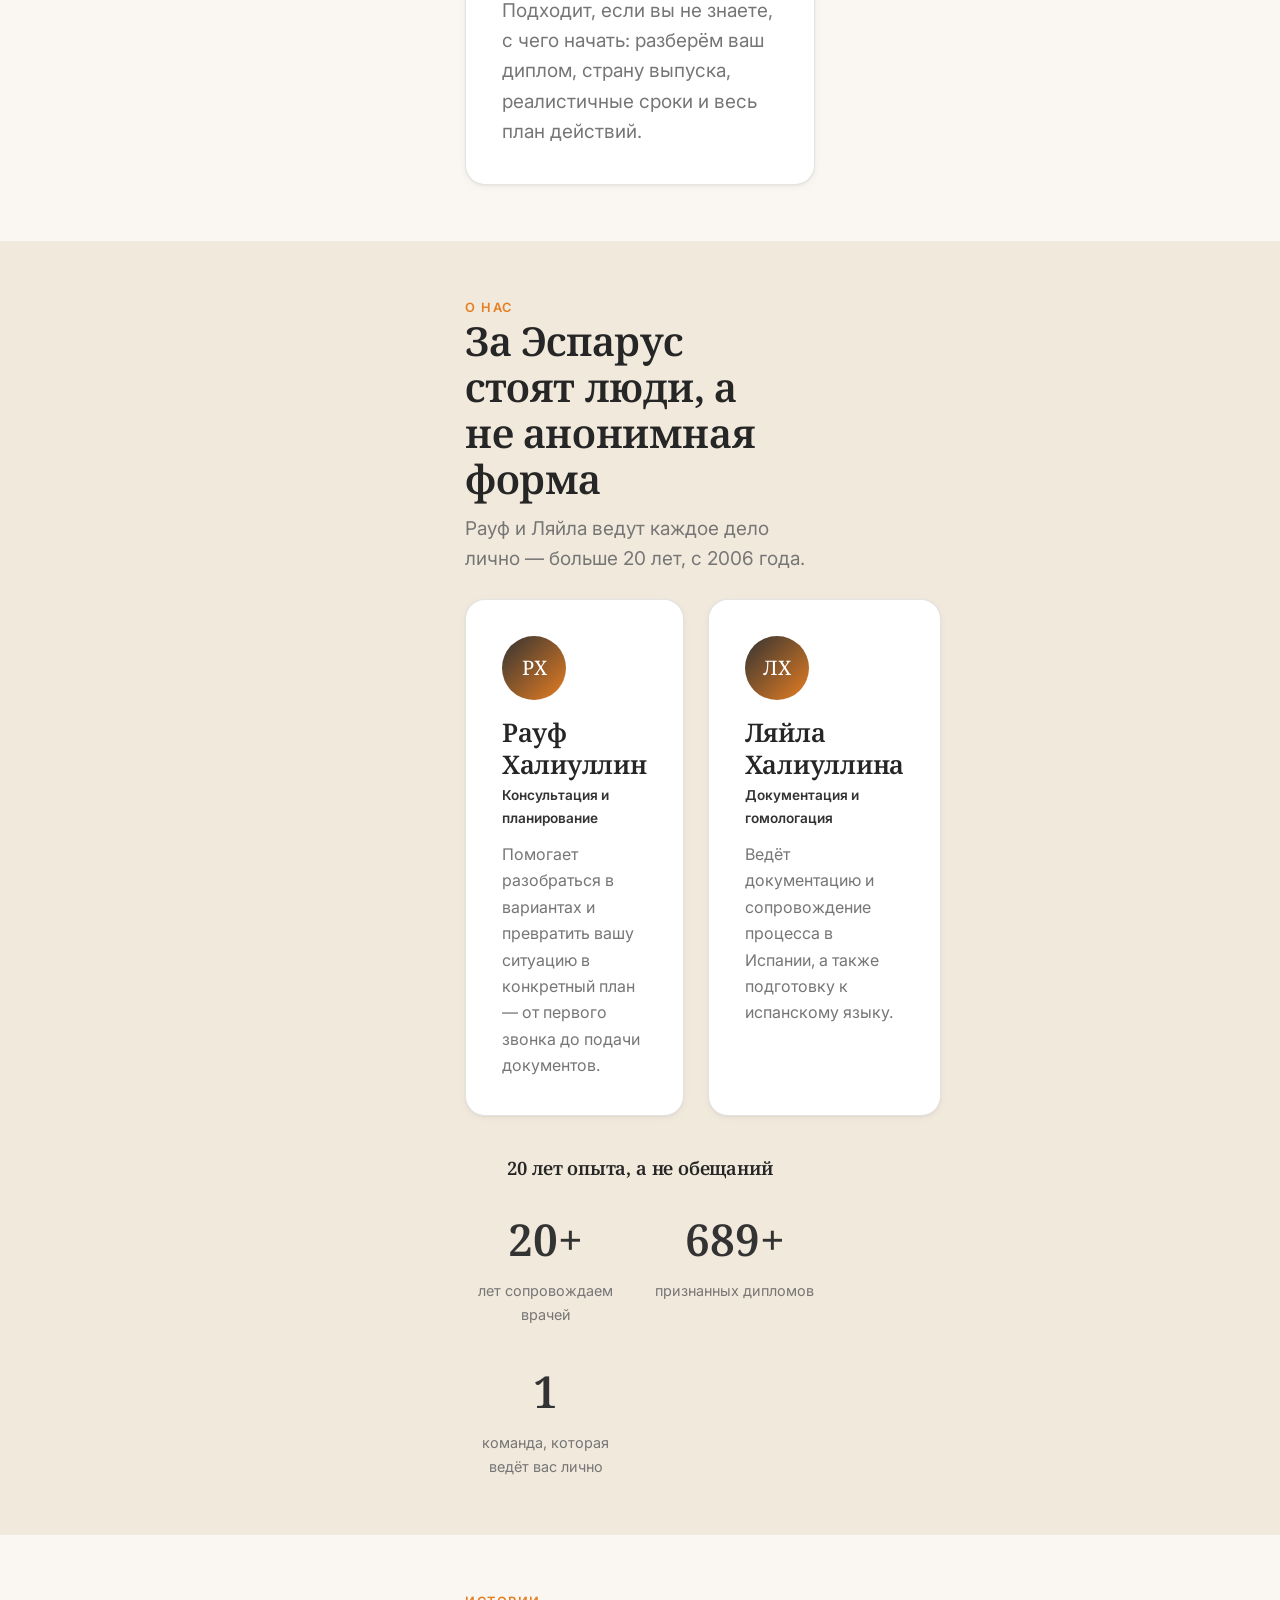
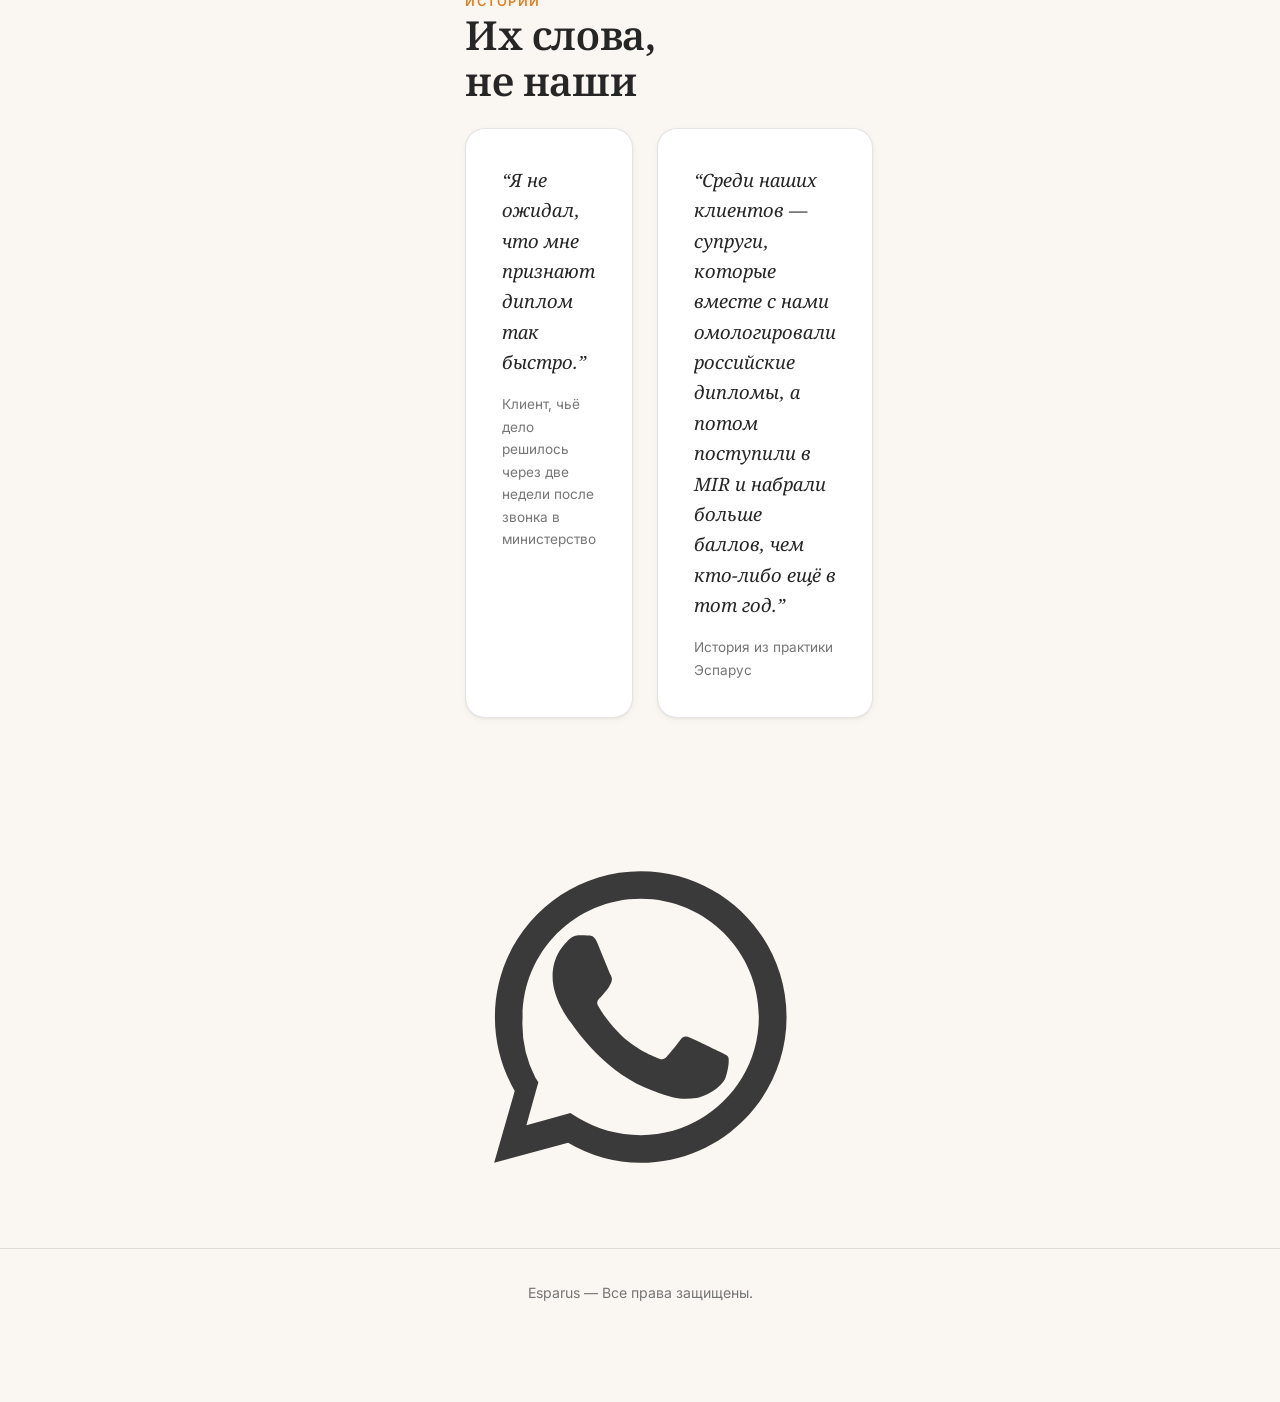
==== commit 1bc3e58c: "Update stylesheet and script version in index.html" ====
--- a/index.html
+++ b/index.html
@@ -10,7 +10,7 @@
   <link rel="preconnect" href="https://fonts.gstatic.com" crossorigin>
   <link rel="stylesheet" href="https://fonts.googleapis.com/css2?family=Noto+Serif:ital,wght@0,400;0,600;1,400;1,600&family=Inter:wght@300;400;500;600;700&display=swap">
 
-  <link rel="stylesheet" href="styles.css?v=20260910">
+  <link rel="stylesheet" href="styles.css?v=20260911">
   <link rel="icon" href="assets/img/logo.webp">
 </head>
 <body class="landing-page has-wa-bar">
@@ -39,10 +39,10 @@
       </div>
     </section>
 
-    <!-- MOTIVACIONES (pantalla 2 — identificación) -->
+    <!-- MOTIVACIÓN (pantalla 2 — puente breve, una sola frase) -->
     <section class="section" id="motivations" style="padding-block:0 1.5rem">
       <div class="container">
-        <div class="landing-motivations" data-landingmotivations-items></div>
+        <p class="landing-motivation reveal" data-landingmotivation-text></p>
       </div>
     </section>
 
@@ -55,7 +55,7 @@
       </div>
     </section>
 
-    <!-- NOSOTROS -->
+    <!-- NOSOTROS / CONFIANZA (pantalla 5 — personas reales + cifras verificadas) -->
     <section class="section" id="about" style="background:var(--bg-2)">
       <div class="container">
         <div class="section-head">
@@ -64,6 +64,8 @@
           <p class="lede" data-sobre-sub style="margin-top:.75rem"></p>
         </div>
         <div class="people-grid" data-people-items></div>
+        <h3 data-proof-title style="font-size:1.15rem; text-align:center; margin:2.5rem 0 1.5rem"></h3>
+        <div class="stat-row" data-proof-items style="text-align:center"></div>
       </div>
     </section>
 
@@ -77,6 +79,18 @@
         <div class="testi-grid" data-testimonials></div>
       </div>
     </section>
+
+    <!-- BLOQUE FINAL (pantalla 6 — cierre corto, repite la única CTA) -->
+    <section class="section landing-final" id="final">
+      <div class="container">
+        <h2 data-landingfinal-title></h2>
+        <p class="lede" data-landingfinal-sub style="margin-top:.75rem"></p>
+        <a class="whatsapp-cta-final reveal" data-wa-link="final" href="#" target="_blank" rel="noopener noreferrer">
+          <svg viewBox="0 0 24 24" fill="currentColor" aria-hidden="true"><path d="M17.472 14.382c-.297-.149-1.758-.867-2.03-.967-.273-.099-.471-.148-.67.15-.197.297-.767.966-.94 1.164-.173.198-.347.223-.644.075-.297-.15-1.255-.463-2.39-1.475-.883-.788-1.48-1.761-1.653-2.059-.173-.297-.018-.458.13-.606.134-.133.298-.347.446-.52.149-.173.198-.298.298-.497.099-.198.05-.372-.025-.521-.075-.148-.669-1.612-.916-2.207-.242-.579-.487-.5-.669-.51-.173-.008-.371-.01-.57-.01-.198 0-.52.074-.792.372-.272.297-1.04 1.016-1.04 2.479 0 1.462 1.065 2.876 1.213 3.074.149.198 2.095 3.2 5.076 4.487.71.306 1.263.489 1.694.626.712.226 1.36.194 1.872.118.571-.085 1.758-.719 2.006-1.413.248-.694.248-1.289.173-1.413-.074-.124-.272-.198-.57-.347z"/><path d="M12.05 2C6.53 2 2.05 6.48 2.05 12c0 1.85.5 3.58 1.36 5.07L2 22l5.07-1.38A9.93 9.93 0 0 0 12.05 22C17.57 22 22.05 17.52 22.05 12S17.57 2 12.05 2zm0 18.1c-1.66 0-3.2-.48-4.5-1.31l-.32-.2-3.02.83.82-2.95-.21-.32A8.09 8.09 0 0 1 3.95 12c0-4.47 3.63-8.1 8.1-8.1 4.47 0 8.1 3.63 8.1 8.1 0 4.47-3.63 8.1-8.1 8.1z"/></svg>
+          <span data-landingfinal-button></span>
+        </a>
+      </div>
+    </section>
   </main>
 
   <footer class="site-footer" style="padding-block:2rem 1rem; text-align:center">
@@ -86,7 +100,7 @@
   </footer>
 
   <div class="whatsapp-bar-inner">
-    <a class="whatsapp-cta" href="whatsapp.html">
+    <a class="whatsapp-cta" data-wa-link="bar" href="#" target="_blank" rel="noopener noreferrer">
       <svg viewBox="0 0 24 24" fill="currentColor" aria-hidden="true"><path d="M17.472 14.382c-.297-.149-1.758-.867-2.03-.967-.273-.099-.471-.148-.67.15-.197.297-.767.966-.94 1.164-.173.198-.347.223-.644.075-.297-.15-1.255-.463-2.39-1.475-.883-.788-1.48-1.761-1.653-2.059-.173-.297-.018-.458.13-.606.134-.133.298-.347.446-.52.149-.173.198-.298.298-.497.099-.198.05-.372-.025-.521-.075-.148-.669-1.612-.916-2.207-.242-.579-.487-.5-.669-.51-.173-.008-.371-.01-.57-.01-.198 0-.52.074-.792.372-.272.297-1.04 1.016-1.04 2.479 0 1.462 1.065 2.876 1.213 3.074.149.198 2.095 3.2 5.076 4.487.71.306 1.263.489 1.694.626.712.226 1.36.194 1.872.118.571-.085 1.758-.719 2.006-1.413.248-.694.248-1.289.173-1.413-.074-.124-.272-.198-.57-.347z"/><path d="M12.05 2C6.53 2 2.05 6.48 2.05 12c0 1.85.5 3.58 1.36 5.07L2 22l5.07-1.38A9.93 9.93 0 0 0 12.05 22C17.57 22 22.05 17.52 22.05 12S17.57 2 12.05 2zm0 18.1c-1.66 0-3.2-.48-4.5-1.31l-.32-.2-3.02.83.82-2.95-.21-.32A8.09 8.09 0 0 1 3.95 12c0-4.47 3.63-8.1 8.1-8.1 4.47 0 8.1 3.63 8.1 8.1 0 4.47-3.63 8.1-8.1 8.1z"/></svg>
       <span data-wa-bar-label>Связаться по WhatsApp</span>
     </a>
@@ -95,6 +109,6 @@
   <script defer src="lib/gsap.min.js"></script>
   <script defer src="lib/ScrollTrigger.min.js"></script>
   <script defer src="lib/manifest.js"></script>
-  <script defer src="main.js?v=20260910"></script>
+  <script defer src="main.js?v=20260911"></script>
 </body>
 </html>
--- a/styles.css
+++ b/styles.css
@@ -560,6 +560,17 @@
 
 .landing-services-grid { display: grid; gap: 1rem; grid-template-columns: 1fr; margin-top: 1.5rem; }
 
+/* Motivations (briefing 2026-09-10) — short identification lines, deliberately
+   NOT boxed/bulleted like an admin checklist: an accent rule + serif italic
+   reads as editorial rather than a form. */
+.landing-motivations { display: grid; gap: 1.15rem; }
+.landing-motivations p {
+  font-family: var(--serif); font-style: italic; font-weight: 600;
+  font-size: clamp(1.1rem, 3.2vw, 1.3rem); line-height: 1.4; color: var(--ink);
+  padding-left: 1.1rem; border-left: 3px solid var(--accent);
+}
+.landing-bridge { color: var(--ink-soft); font-size: clamp(1.05rem, 2.4vw, 1.15rem); }
+
 /* Fixed WhatsApp CTA — stays visible while scrolling the landing */
 .whatsapp-bar-inner {
   position: fixed; left: 0; right: 0; bottom: 0; z-index: 500;
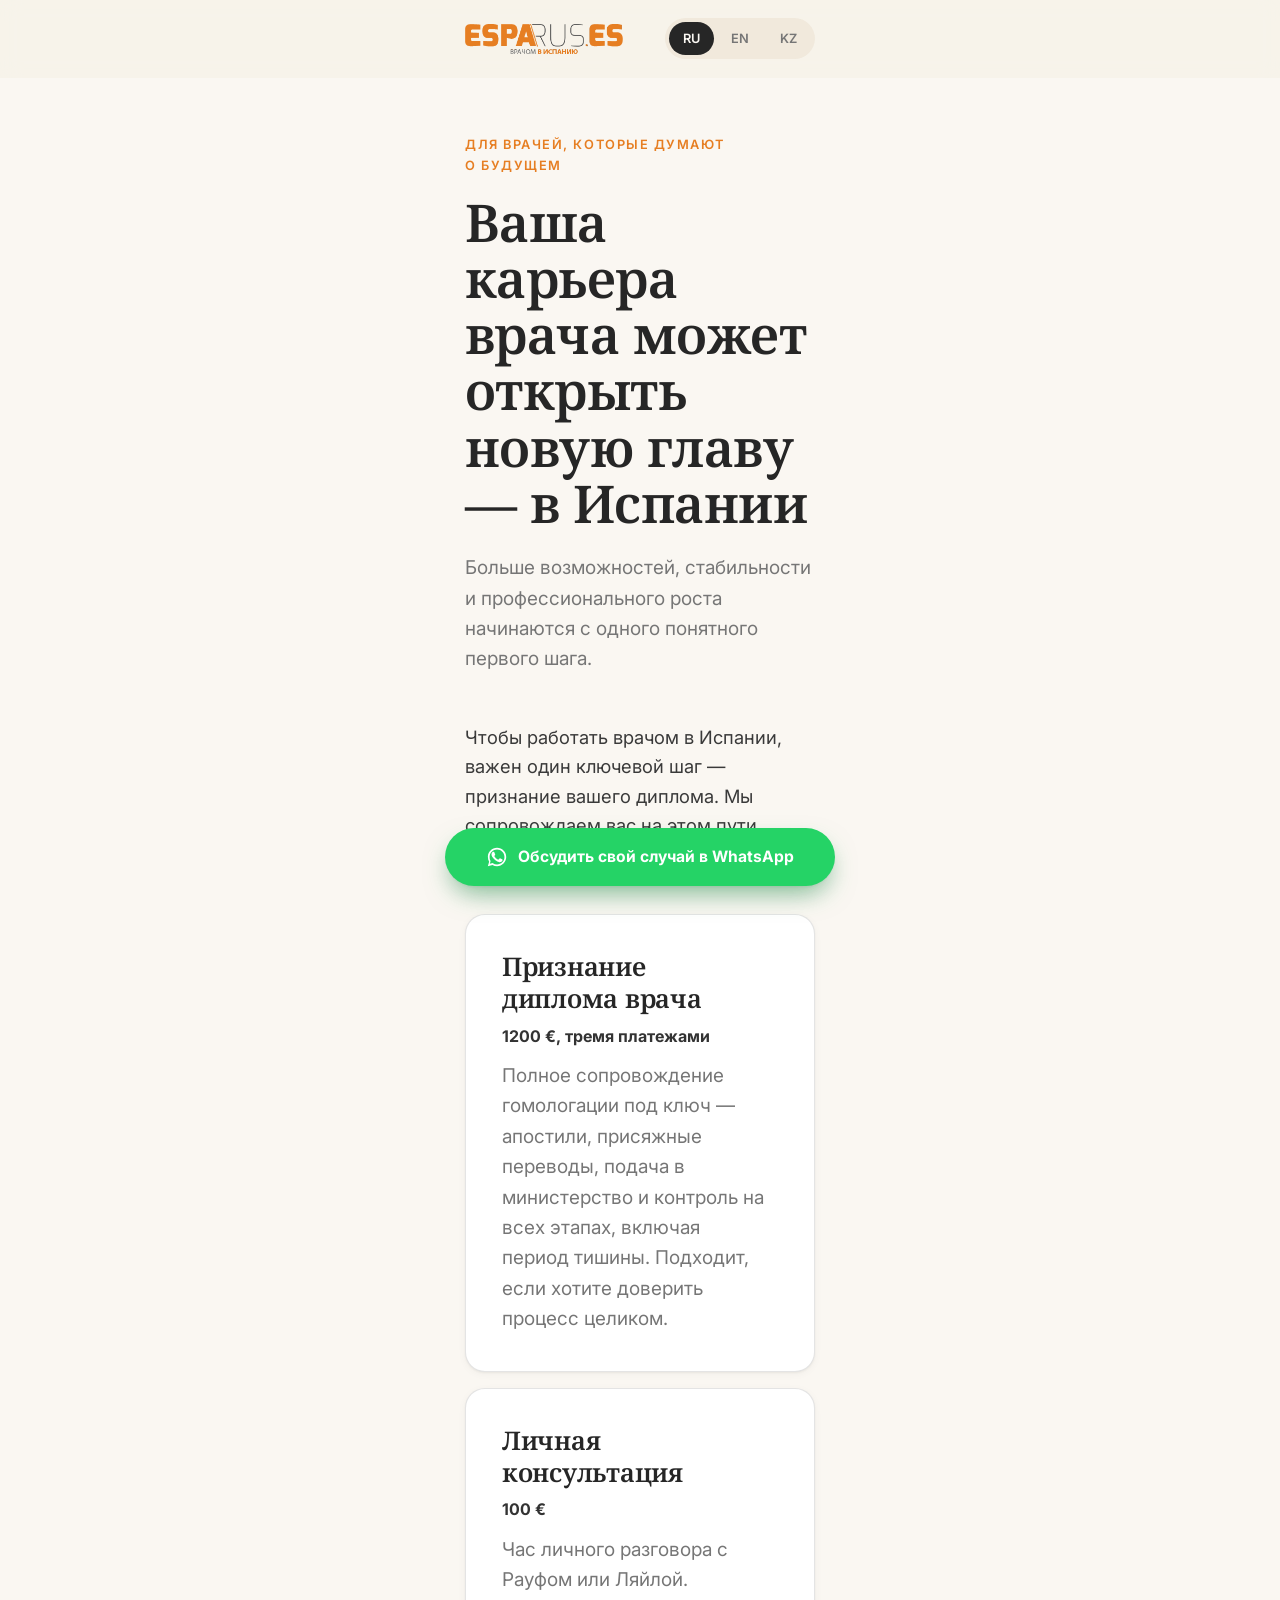
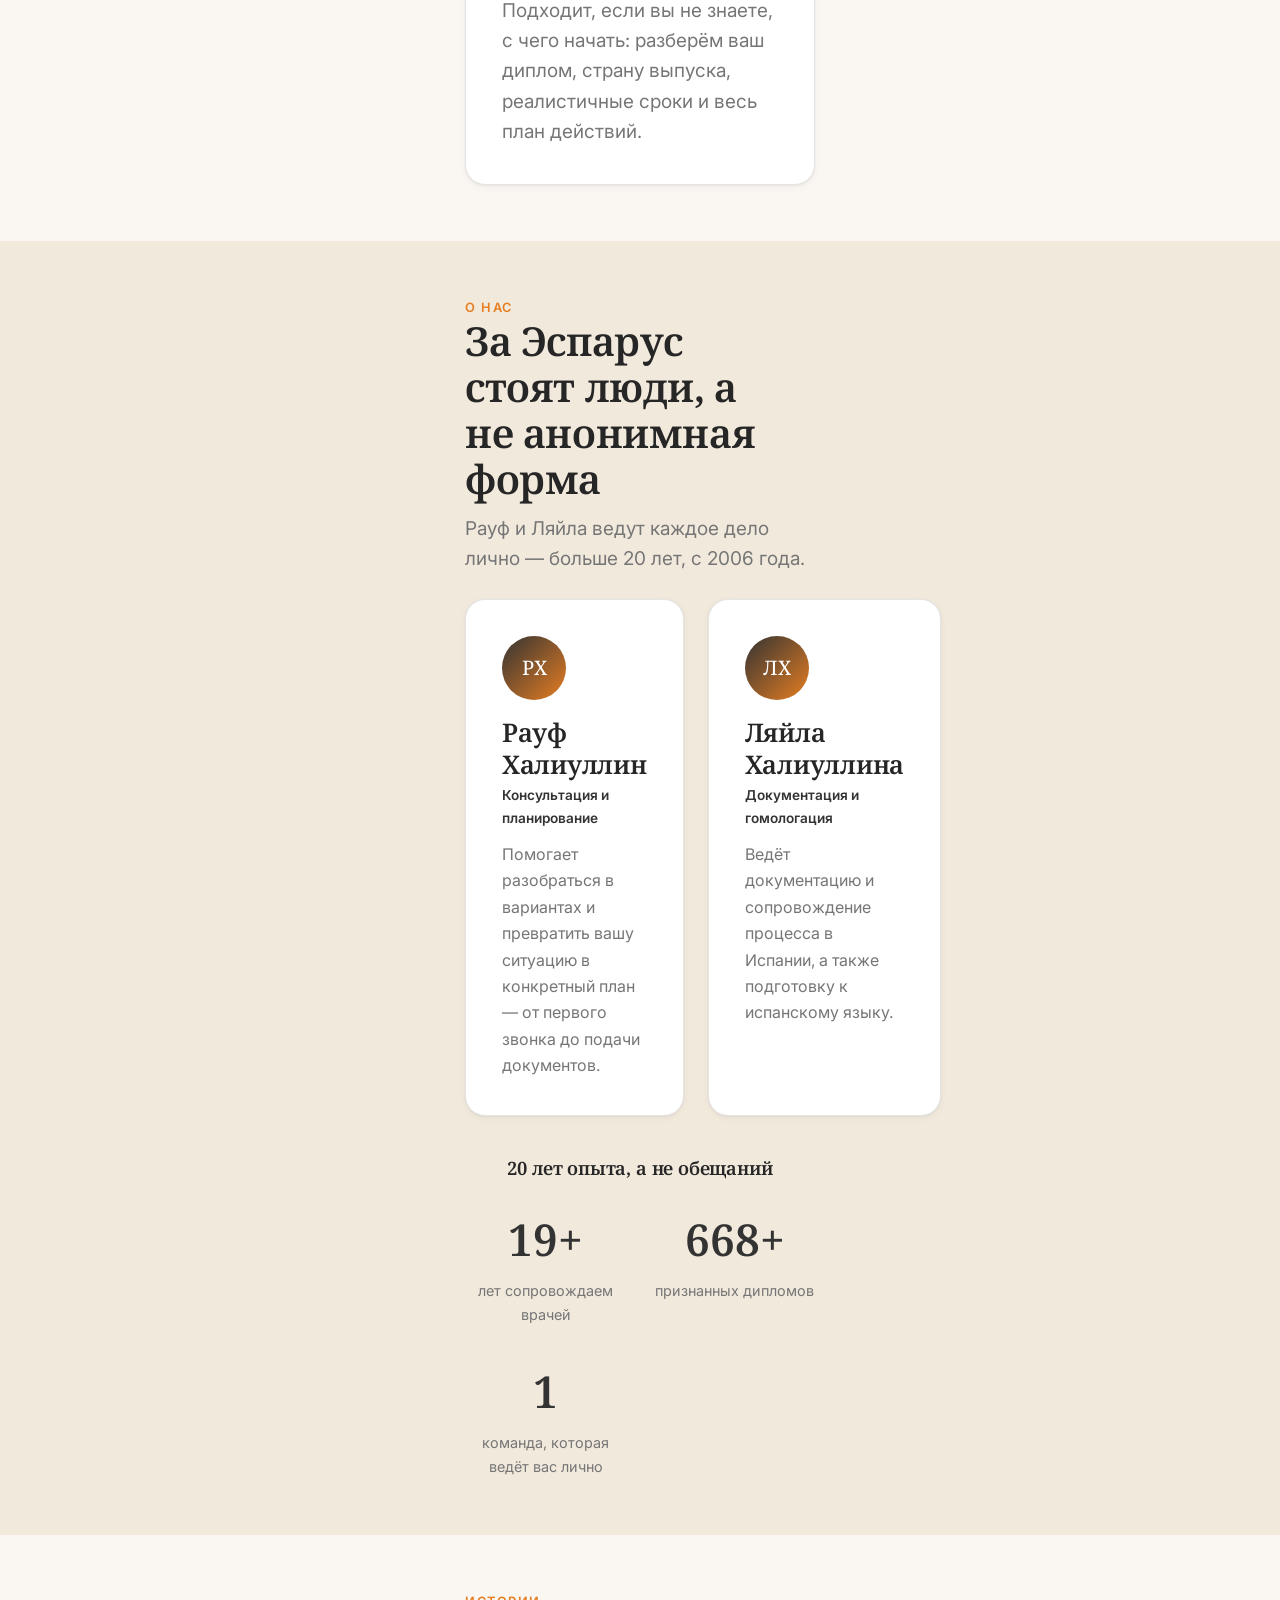
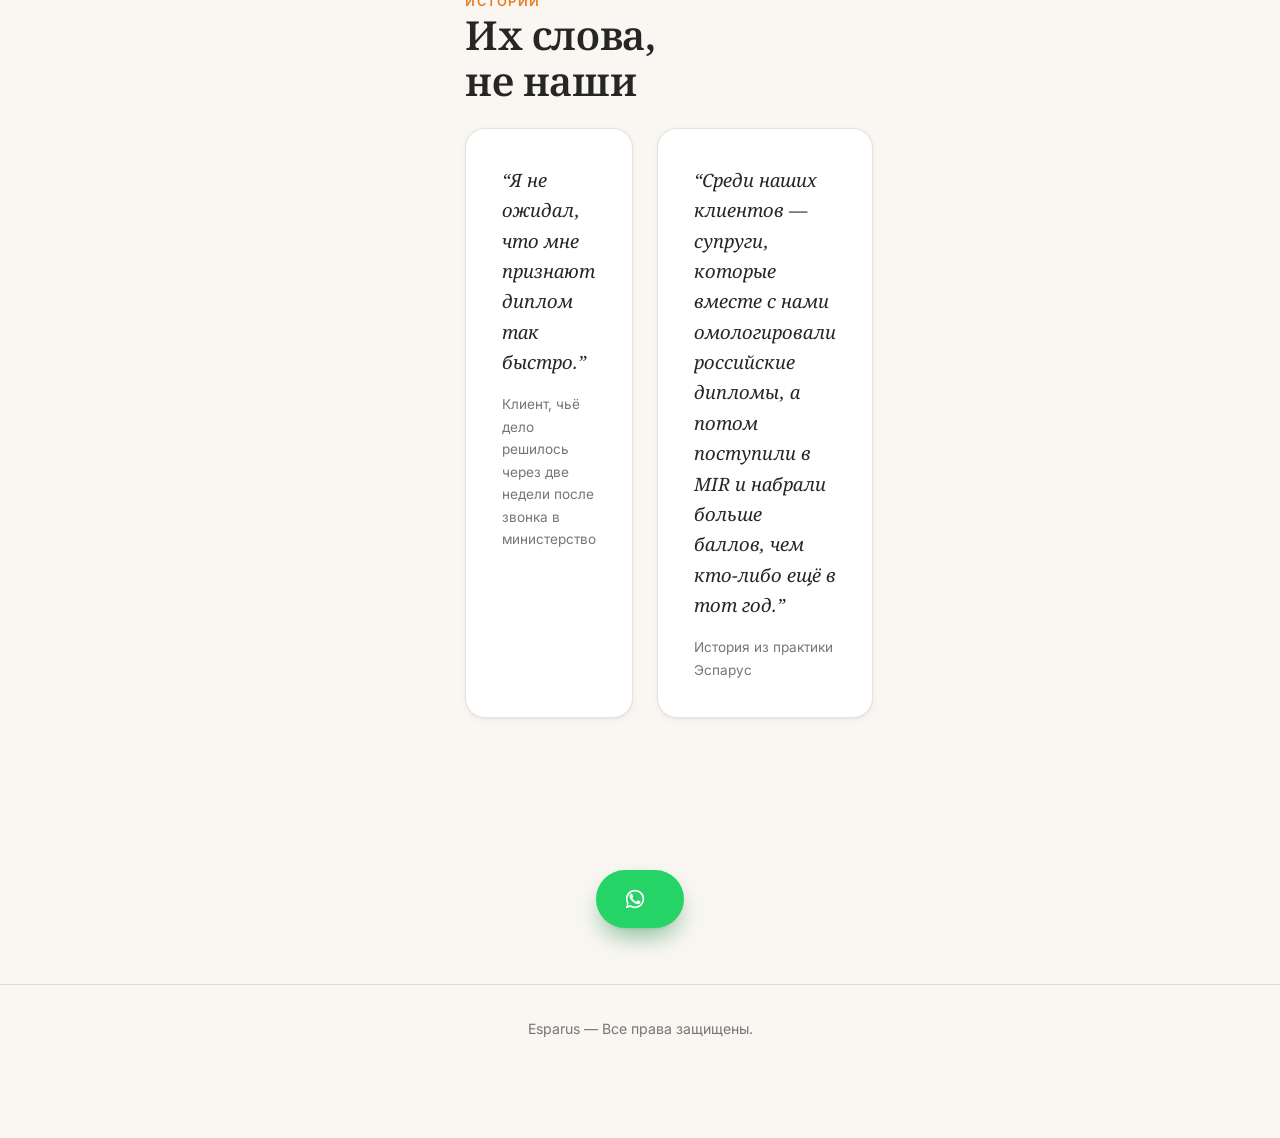
==== commit 07bf04e6: "Update favicon links in index.html" ====
--- a/index.html
+++ b/index.html
@@ -11,7 +11,10 @@
   <link rel="stylesheet" href="https://fonts.googleapis.com/css2?family=Noto+Serif:ital,wght@0,400;0,600;1,400;1,600&family=Inter:wght@300;400;500;600;700&display=swap">
 
   <link rel="stylesheet" href="styles.css?v=20260911">
-  <link rel="icon" href="assets/img/logo.webp">
+  <link rel="icon" href="assets/img/favicon.ico" sizes="any">
+  <link rel="icon" type="image/png" href="assets/img/favicon-32.png" sizes="32x32">
+  <link rel="icon" type="image/png" href="assets/img/favicon-192.png" sizes="192x192">
+  <link rel="apple-touch-icon" href="assets/img/favicon-180.png">
 </head>
 <body class="landing-page has-wa-bar">
   <a class="skip-link" href="#main">Перейти к содержимому</a>
--- a/styles.css
+++ b/styles.css
@@ -549,7 +549,7 @@
    ============================================================= */
 
 /* Narrow "mobile-first, centered on desktop" shell — applies to every
-   .container inside a page tagged .landing-page (index.html + whatsapp.html).
+   .container inside a page tagged .landing-page (index.html).
    On phones (viewport < ~460px) this is a no-op: the container already
    fills the width, the max-width just stops it from stretching on desktop. */
 body.landing-page .container { max-width: 430px; }
@@ -560,16 +560,31 @@
 
 .landing-services-grid { display: grid; gap: 1rem; grid-template-columns: 1fr; margin-top: 1.5rem; }
 
-/* Motivations (briefing 2026-09-10) — short identification lines, deliberately
-   NOT boxed/bulleted like an admin checklist: an accent rule + serif italic
-   reads as editorial rather than a form. */
-.landing-motivations { display: grid; gap: 1.15rem; }
-.landing-motivations p {
+/* Motivation (briefing "conversion-whatsapp-directo" 2026-09-10) — collapsed
+   to a single bridge sentence, deliberately NOT boxed/bulleted like an admin
+   checklist: an accent rule + serif italic reads as editorial, not a form. */
+.landing-motivation {
   font-family: var(--serif); font-style: italic; font-weight: 600;
   font-size: clamp(1.1rem, 3.2vw, 1.3rem); line-height: 1.4; color: var(--ink);
   padding-left: 1.1rem; border-left: 3px solid var(--accent);
 }
 .landing-bridge { color: var(--ink-soft); font-size: clamp(1.05rem, 2.4vw, 1.15rem); }
+
+/* Closing "Bloque final" — short re-statement of the CTA right before the
+   footer (briefing "conversion-whatsapp-directo" 2026-09-10). */
+.landing-final { text-align: center; }
+.landing-final h2 { max-width: 360px; margin-inline: auto; }
+.landing-final .lede { max-width: 360px; margin-inline: auto; }
+.whatsapp-cta-final {
+  display: inline-flex; align-items: center; justify-content: center; gap: .65rem;
+  min-height: 58px; padding: .9rem 1.75rem; margin-top: 1.75rem;
+  border-radius: 999px; background: #25d366; color: #fff;
+  font-weight: 700; font-size: .98rem;
+  box-shadow: 0 12px 28px -8px rgba(19, 148, 71, .55), var(--shadow-md);
+  transition: transform .3s var(--ease-out), box-shadow .3s var(--ease-out), background .3s var(--ease-out);
+}
+.whatsapp-cta-final:hover { background: #1fb959; transform: translateY(-2px); }
+.whatsapp-cta-final svg { width: 22px; height: 22px; flex-shrink: 0; }
 
 /* Fixed WhatsApp CTA — stays visible while scrolling the landing */
 .whatsapp-bar-inner {
@@ -592,20 +607,6 @@
    including the footer text — ever ends up hidden behind the fixed bar. */
 body.has-wa-bar { padding-bottom: calc(58px + env(safe-area-inset-bottom, 0px) + 1.5rem); }
 
-/* WhatsApp intermediate page — 3 large tap targets, no forms */
-.wa-back { display: inline-block; font-size: .85rem; color: var(--ink-mute); margin-bottom: 1rem; }
-.wa-back:hover { color: var(--accent-2); }
-.wa-options { display: grid; gap: .9rem; margin-top: 1.75rem; }
-.wa-option {
-  display: flex; align-items: center; justify-content: space-between; gap: 1rem;
-  min-height: 56px; padding: 1.1rem 1.35rem;
-  background: var(--paper); border: 1px solid var(--line); border-radius: var(--radius-md);
-  box-shadow: var(--shadow-sm); font-weight: 600; color: var(--ink);
-  transition: border-color .3s var(--ease-out), transform .3s var(--ease-out), box-shadow .3s var(--ease-out);
-}
-.wa-option::after { content: "→"; color: #1fb959; font-weight: 700; flex-shrink: 0; }
-.wa-option:hover { border-color: #25d366; transform: translateY(-2px); box-shadow: var(--shadow-md); }
-
 /* =============================================================
    11. Reduced motion — only intrusive effects
    ============================================================= */
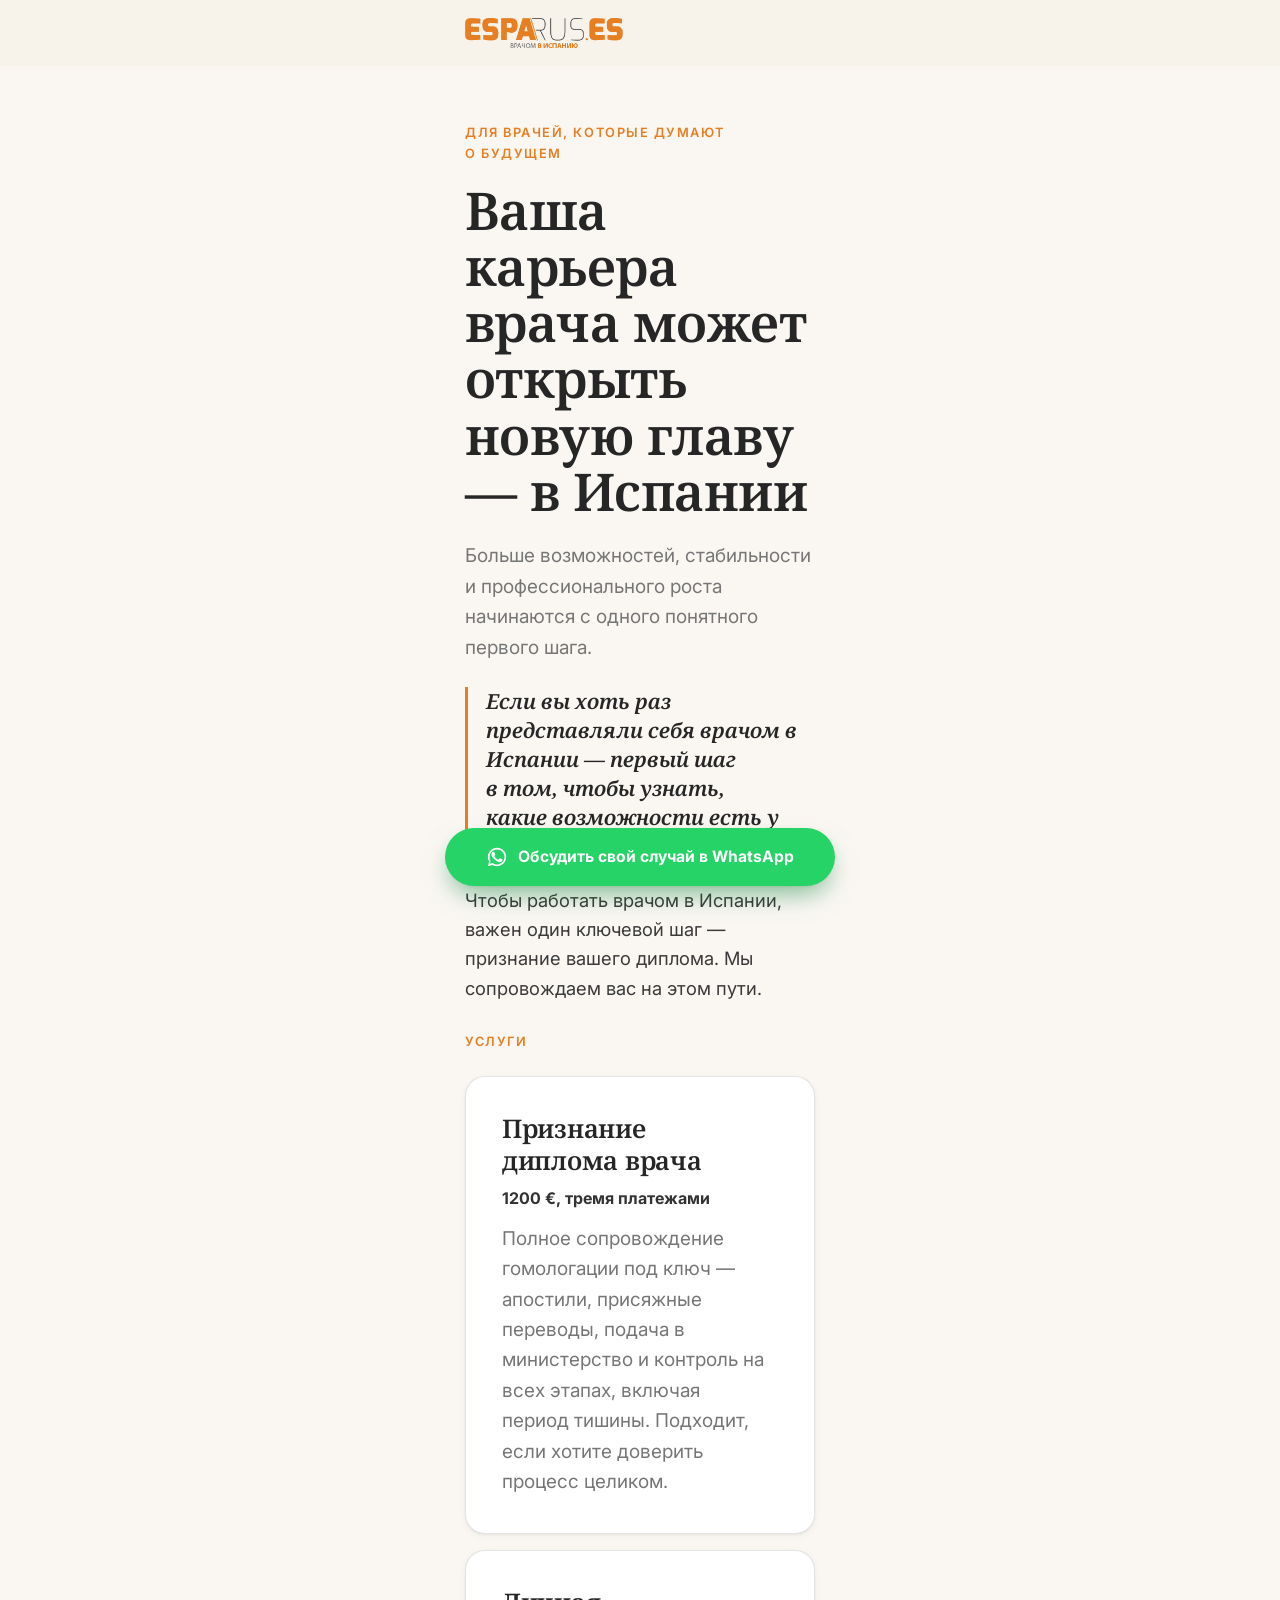
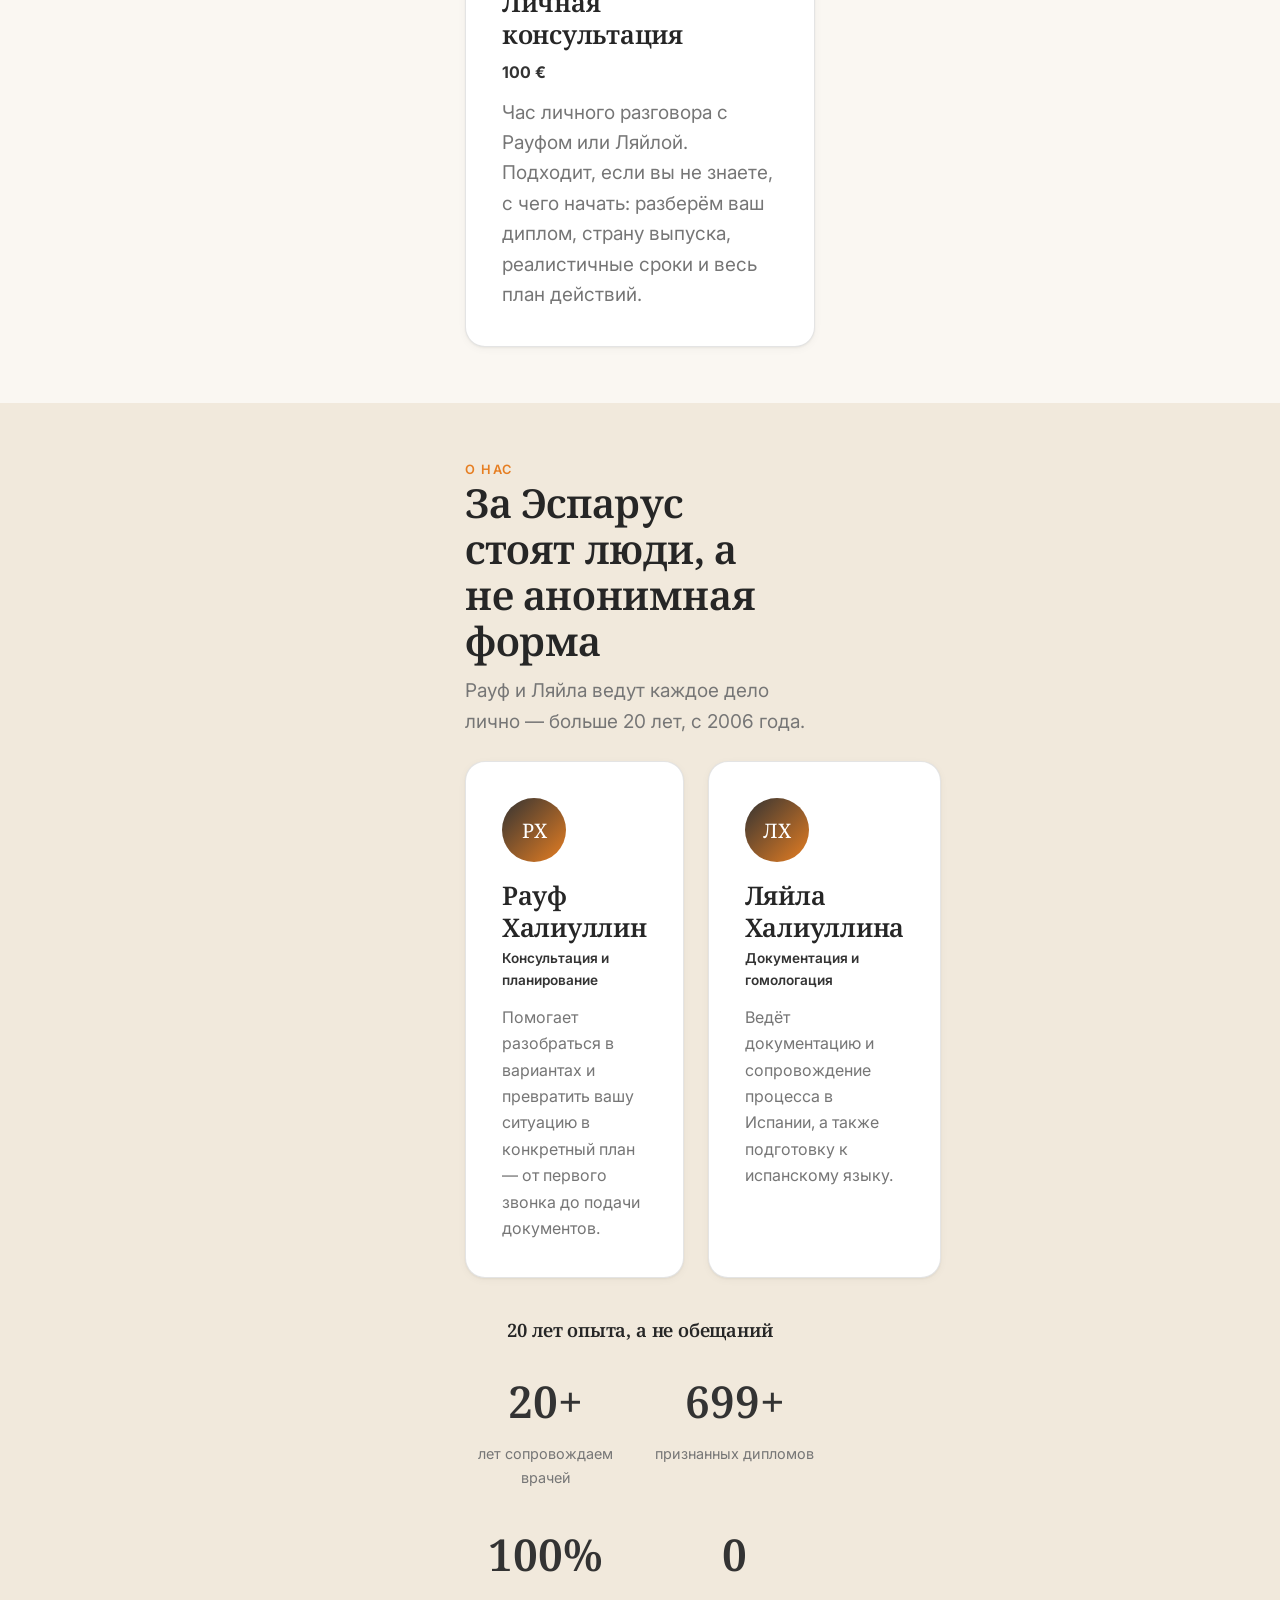
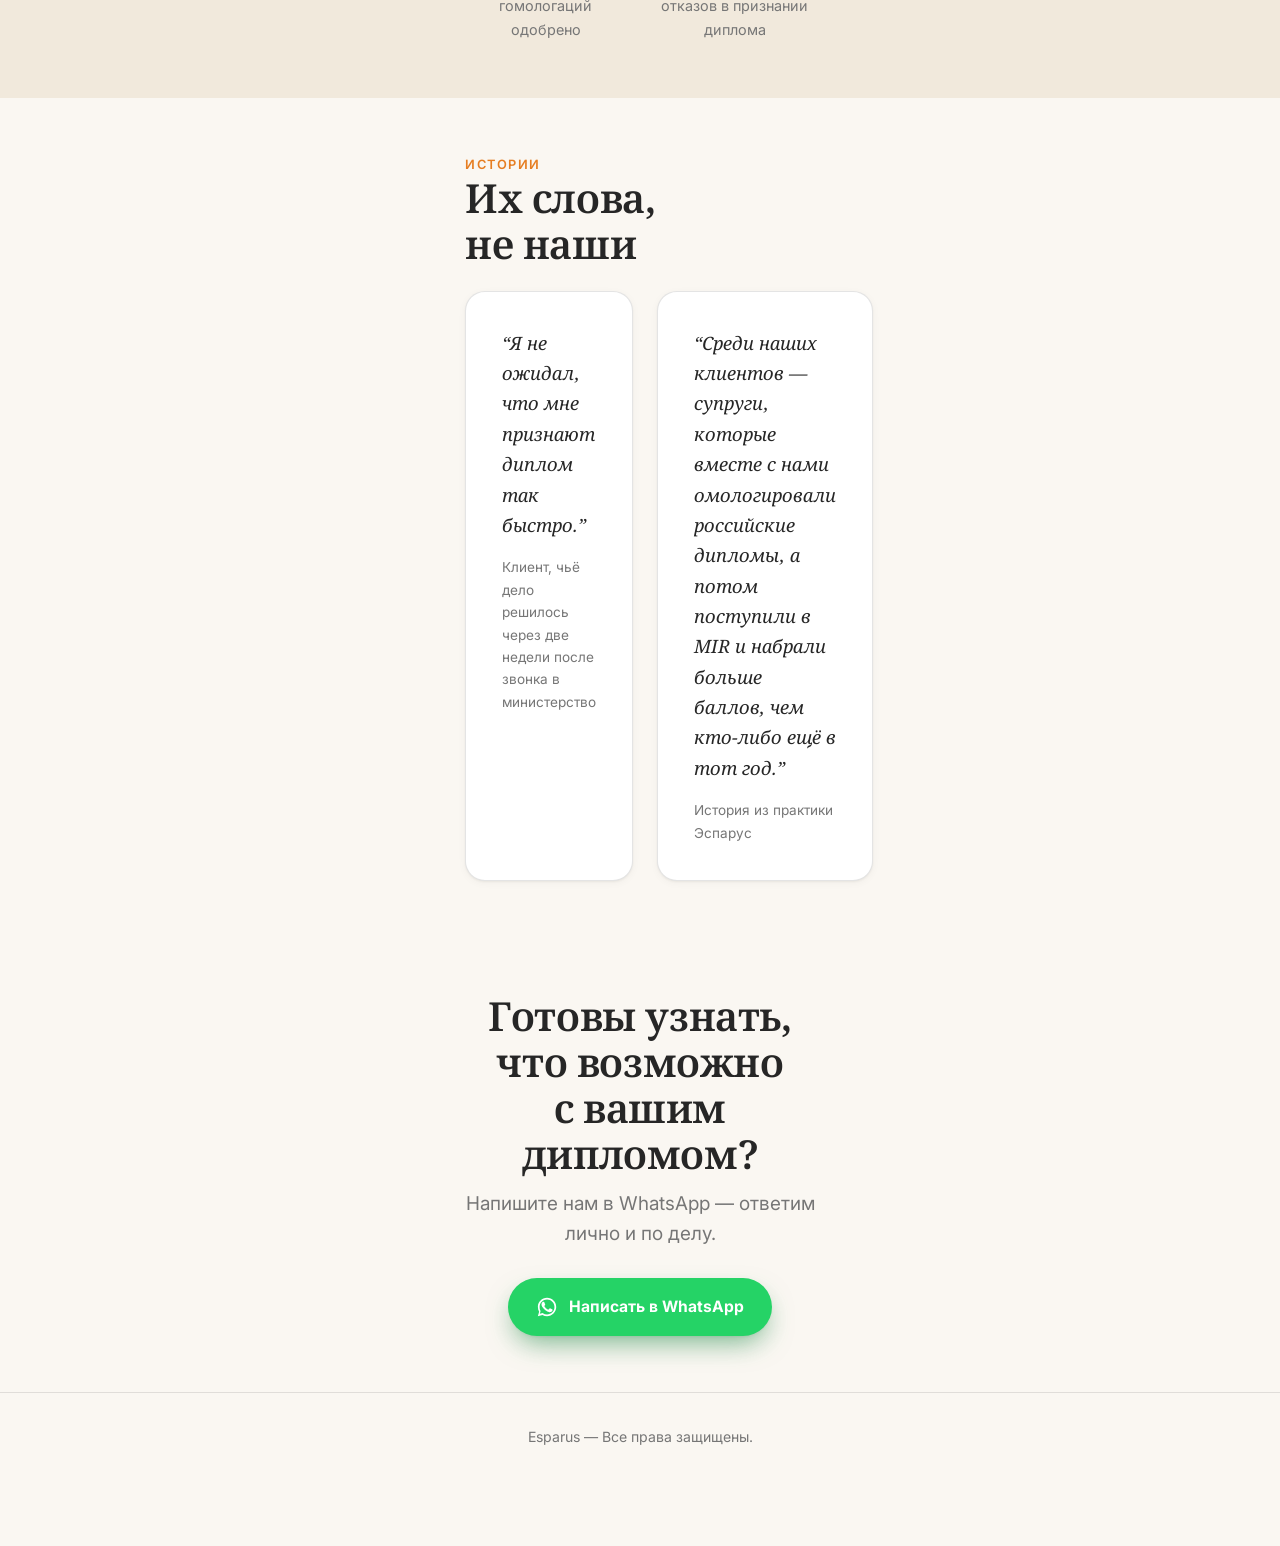
==== commit db2becc3: "Update stylesheet and script version in index.html" ====
--- a/index.html
+++ b/index.html
@@ -10,7 +10,7 @@
   <link rel="preconnect" href="https://fonts.gstatic.com" crossorigin>
   <link rel="stylesheet" href="https://fonts.googleapis.com/css2?family=Noto+Serif:ital,wght@0,400;0,600;1,400;1,600&family=Inter:wght@300;400;500;600;700&display=swap">
 
-  <link rel="stylesheet" href="styles.css?v=20260911">
+  <link rel="stylesheet" href="styles.css?v=20260914">
   <link rel="icon" href="assets/img/favicon.ico" sizes="any">
   <link rel="icon" type="image/png" href="assets/img/favicon-32.png" sizes="32x32">
   <link rel="icon" type="image/png" href="assets/img/favicon-192.png" sizes="192x192">
@@ -22,13 +22,6 @@
   <header class="site-nav">
     <div class="container nav-inner">
       <a href="index.html" class="brand"><img src="assets/img/logo.webp" alt="Esparus" width="158" height="30"></a>
-      <div class="nav-right">
-        <div class="lang-switch" role="group" aria-label="Выбор языка">
-          <button type="button" data-lang="ru" aria-pressed="true">RU</button>
-          <button type="button" data-lang="en" aria-pressed="false">EN</button>
-          <button type="button" data-lang="kz" aria-pressed="false">KZ</button>
-        </div>
-      </div>
     </div>
   </header>
 
@@ -112,6 +105,6 @@
   <script defer src="lib/gsap.min.js"></script>
   <script defer src="lib/ScrollTrigger.min.js"></script>
   <script defer src="lib/manifest.js"></script>
-  <script defer src="main.js?v=20260911"></script>
+  <script defer src="main.js?v=20260914"></script>
 </body>
 </html>
--- a/styles.css
+++ b/styles.css
@@ -120,14 +120,6 @@
 .card:hover { transform: translateY(-4px); box-shadow: var(--shadow-md); border-color: rgba(230,126,34,.3); }
 .card.is-featured { border-color: var(--accent); box-shadow: var(--shadow-md); }
 
-/* Lang switch */
-.lang-switch { display: flex; gap: .25rem; background: var(--bg-2); border-radius: 999px; padding: .25rem; }
-.lang-switch button {
-  padding: .4rem .85rem; border-radius: 999px; font-size: .8rem; font-weight: 600;
-  color: var(--ink-mute); transition: background .3s var(--ease-out), color .3s var(--ease-out);
-}
-.lang-switch button[aria-pressed="true"] { background: var(--ink); color: var(--bg); }
-
 /* =============================================================
    6. Sections
    ============================================================= */
@@ -145,7 +137,6 @@
 .brand img { height: 30px; width: auto; display: block; }
 .nav-links { display: none; gap: 1.75rem; font-size: .92rem; font-weight: 500; }
 .nav-links a:hover { color: var(--accent-2); }
-.nav-right { display: flex; align-items: center; gap: 1rem; }
 .nav-cta { display: none; }
 
 /* --- Nav dropdown (Услуги) --- */
@@ -556,7 +547,6 @@
 body.landing-page .hero { padding-top: clamp(2rem, 6vw, 3.5rem); padding-bottom: 1.5rem; }
 body.landing-page .section { padding-block: clamp(2.5rem, 6vw, 3.5rem); }
 body.landing-page .section-head { margin-bottom: 1.5rem; }
-body.landing-page .nav-right { gap: 0; }
 
 .landing-services-grid { display: grid; gap: 1rem; grid-template-columns: 1fr; margin-top: 1.5rem; }
 
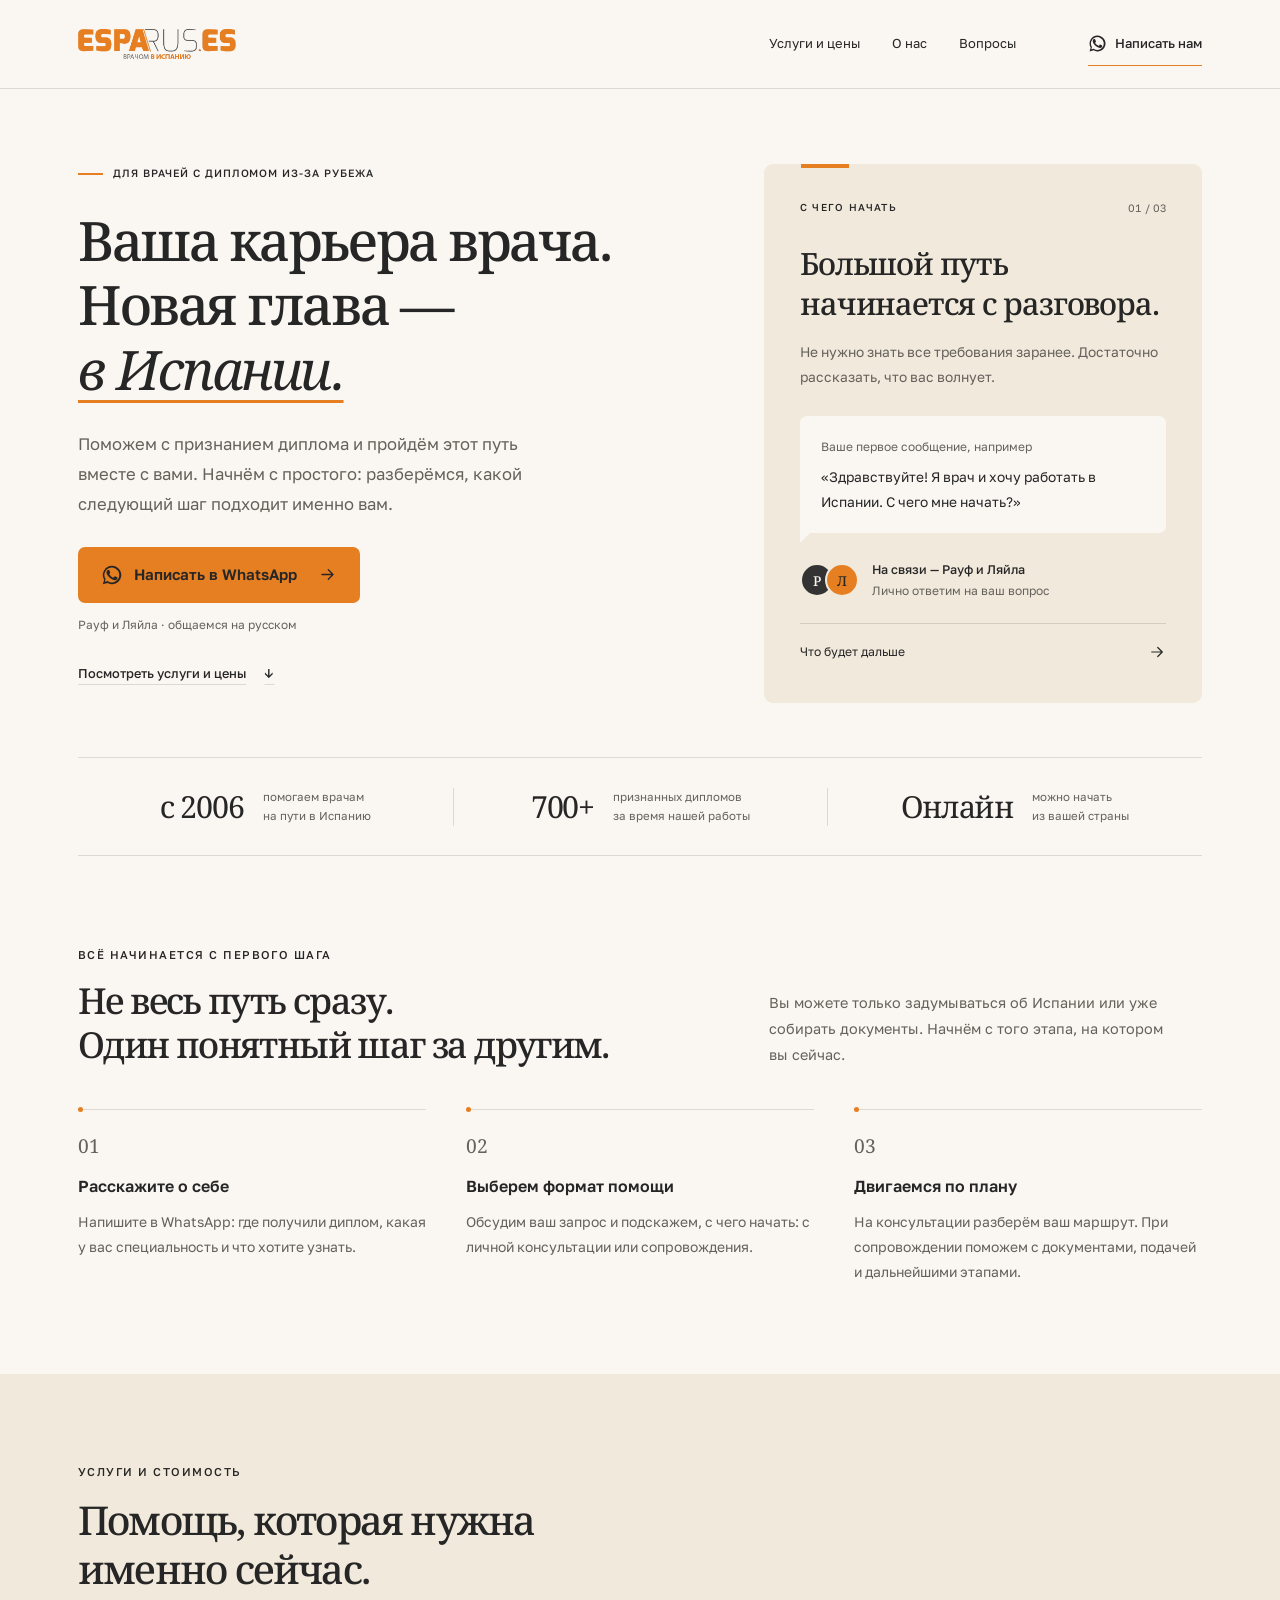
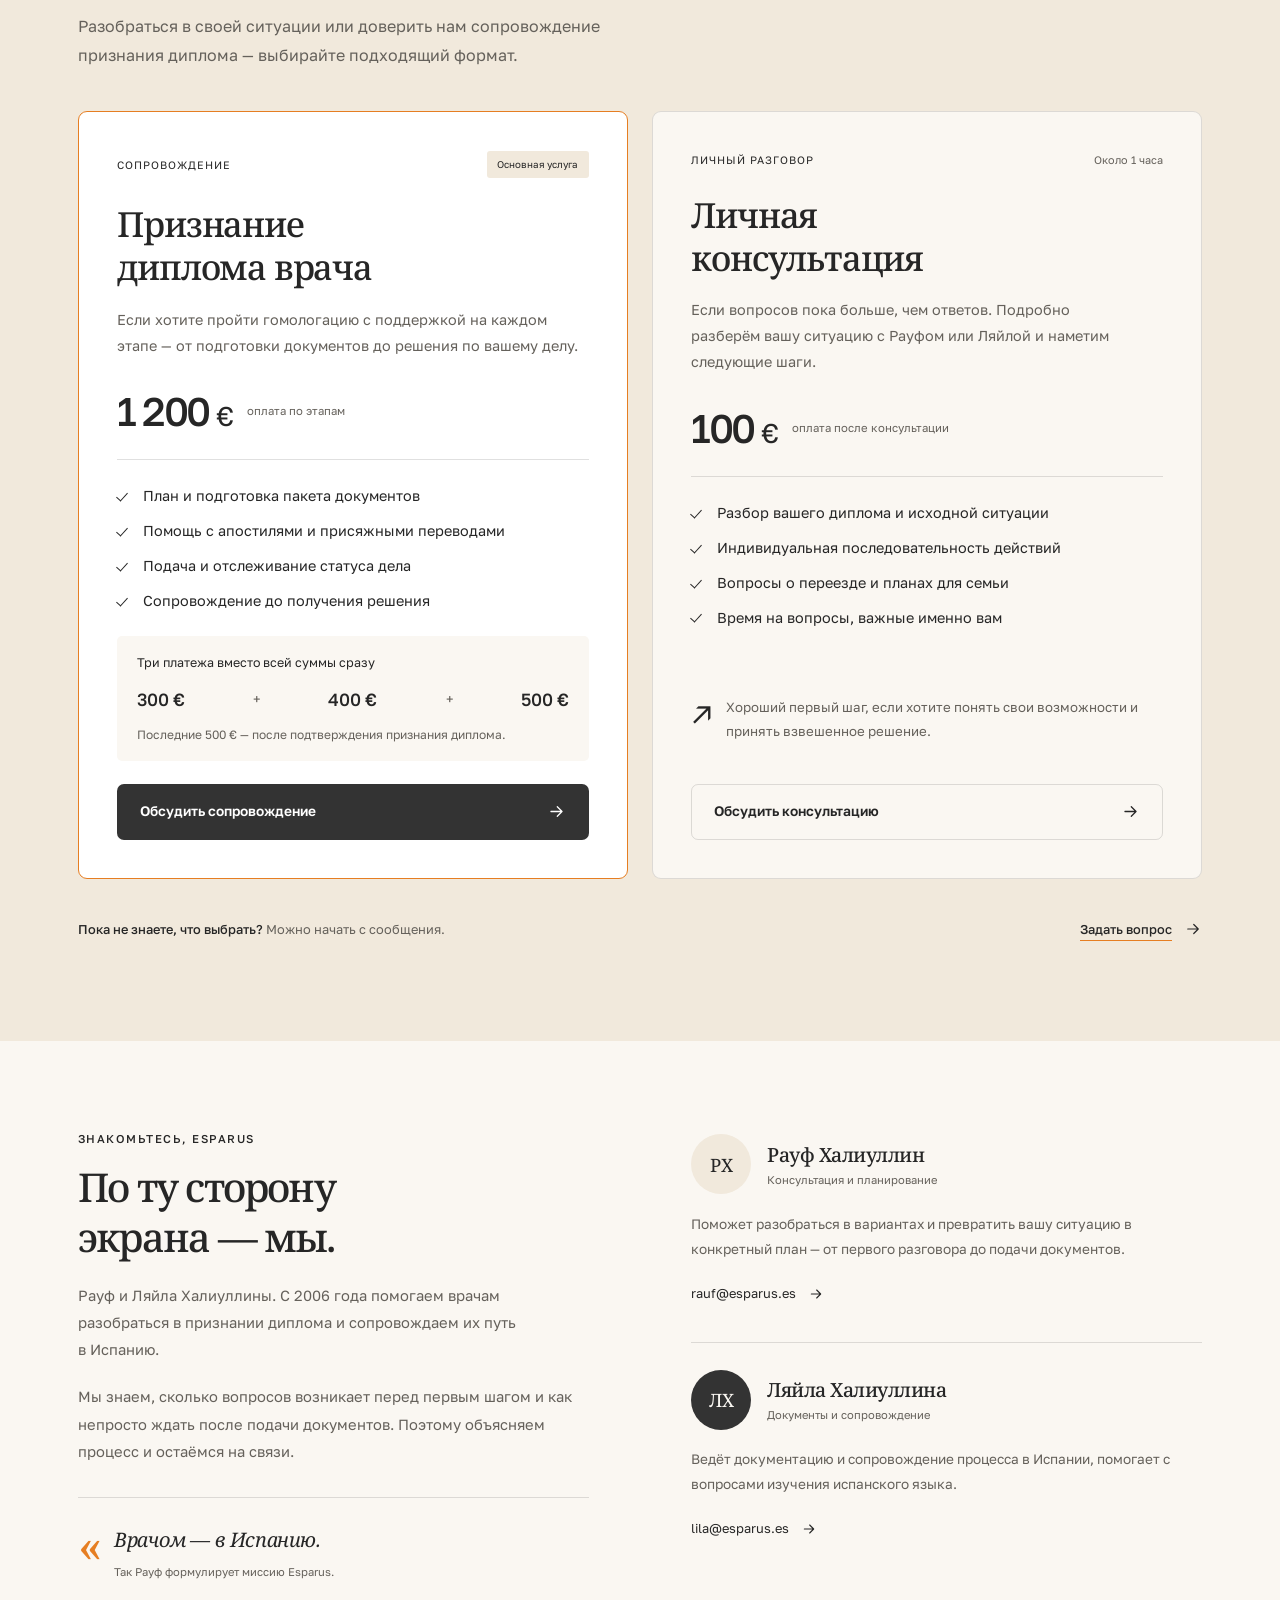
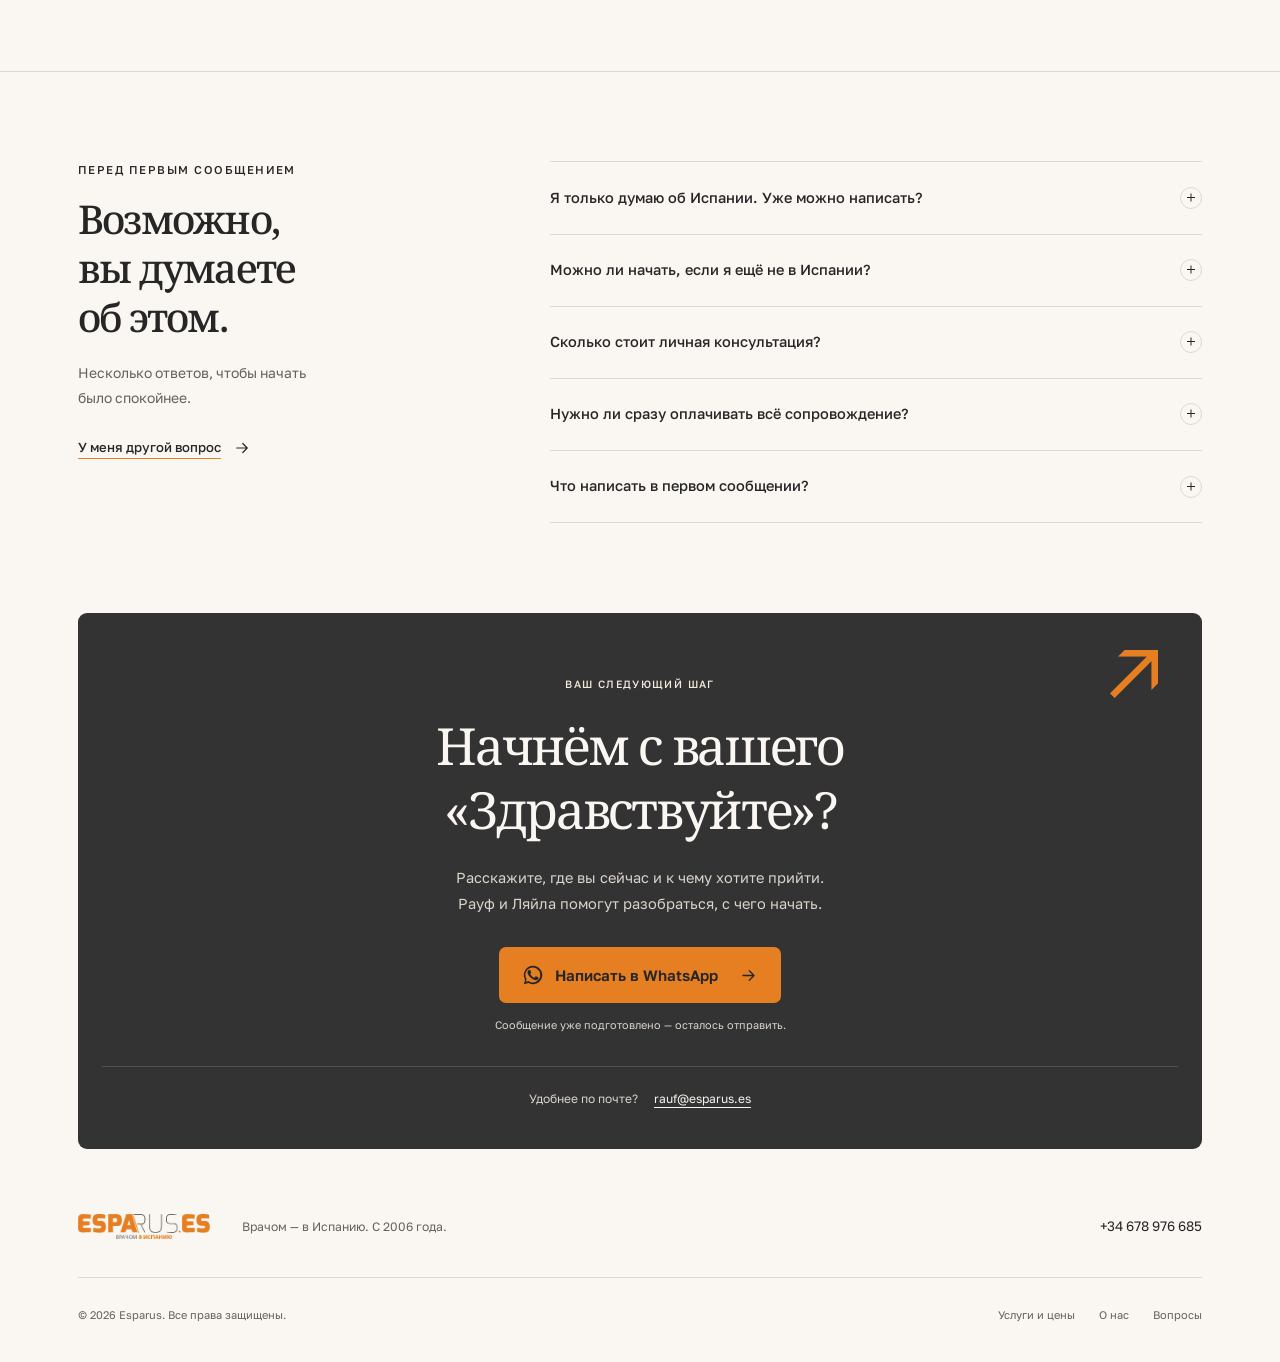
==== commit 1acb0e3e: "page updated by codex" ====
--- a/index.html
+++ b/index.html
@@ -2,109 +2,135 @@
 <html lang="ru">
 <head>
   <meta charset="utf-8">
-  <meta name="viewport" content="width=device-width, initial-scale=1">
-  <title>Esparus — Признание диплома врача в Испании</title>
-  <meta name="description" content="Esparus помогает врачам из России, Украины, Казахстана, Беларуси и других стран СНГ признать диплом и начать работать врачом в Испании. С 2006 года — больше 700 признанных дипломов. Напишите нам в WhatsApp.">
-
+  <meta name="viewport" content="width=device-width, initial-scale=1, viewport-fit=cover">
+  <meta name="theme-color" content="#faf7f2">
+  <title>Esparus — Врачом в Испанию. Признание диплома и сопровождение</title>
+  <meta name="description" content="Помогаем врачам с признанием диплома в Испании с 2006 года. Личная консультация — 100 €, сопровождение — 1200 € с оплатой по этапам. Напишите Рауфу и Ляйле в WhatsApp.">
+  <meta property="og:type" content="website">
+  <meta property="og:locale" content="ru_RU">
+  <meta property="og:site_name" content="Esparus">
+  <meta property="og:title" content="Врачом — в Испанию. С понятным первым шагом.">
+  <meta property="og:description" content="Признание диплома, личная консультация и сопровождение. Рауф и Ляйла помогут разобраться, с чего начать.">
   <link rel="preconnect" href="https://fonts.googleapis.com">
   <link rel="preconnect" href="https://fonts.gstatic.com" crossorigin>
-  <link rel="stylesheet" href="https://fonts.googleapis.com/css2?family=Noto+Serif:ital,wght@0,400;0,600;1,400;1,600&family=Inter:wght@300;400;500;600;700&display=swap">
-
-  <link rel="stylesheet" href="styles.css?v=20260914">
+  <link href="https://fonts.googleapis.com/css2?family=Golos+Text:wght@400;500;600;700&family=Noto+Serif:ital,wght@0,400;0,500;0,600;1,400&display=swap" rel="stylesheet">
+  <link rel="stylesheet" href="styles.css?v=20260915">
   <link rel="icon" href="assets/img/favicon.ico" sizes="any">
-  <link rel="icon" type="image/png" href="assets/img/favicon-32.png" sizes="32x32">
-  <link rel="icon" type="image/png" href="assets/img/favicon-192.png" sizes="192x192">
+  <link rel="icon" href="assets/img/favicon-32.png" type="image/png" sizes="32x32">
+  <link rel="icon" href="assets/img/favicon-192.png" type="image/png" sizes="192x192">
   <link rel="apple-touch-icon" href="assets/img/favicon-180.png">
+  <script defer src="main.js?v=20260915"></script>
 </head>
-<body class="landing-page has-wa-bar">
+<body class="landing-page">
   <a class="skip-link" href="#main">Перейти к содержимому</a>
-
+  <svg class="svg-sprite" xmlns="http://www.w3.org/2000/svg" aria-hidden="true">
+    <symbol id="icon-whatsapp" viewBox="0 0 24 24"><path fill="currentColor" d="M12.05 2a10 10 0 0 0-8.64 15.07L2 22l5.07-1.38A10 10 0 1 0 12.05 2Zm0 18.1a8.05 8.05 0 0 1-4.5-1.31l-.32-.2-3.02.83.82-2.95-.21-.32A8.1 8.1 0 1 1 12.05 20.1Zm5.42-5.72c-.3-.15-1.76-.87-2.03-.97-.27-.1-.47-.15-.67.15-.2.3-.77.97-.94 1.16-.17.2-.35.22-.64.08-.3-.15-1.26-.46-2.39-1.48-.89-.79-1.49-1.76-1.66-2.06-.17-.3-.02-.46.13-.6l.45-.52c.15-.18.2-.3.3-.5.1-.2.05-.37-.03-.52-.07-.15-.66-1.61-.91-2.2-.24-.58-.49-.5-.67-.51h-.57c-.2 0-.52.07-.8.37-.27.3-1.03 1.02-1.03 2.48s1.06 2.88 1.21 3.07c.15.2 2.1 3.2 5.08 4.49.7.3 1.26.49 1.69.62.71.23 1.36.2 1.87.12.57-.08 1.76-.72 2-1.41.26-.7.26-1.29.18-1.41-.07-.13-.27-.2-.57-.35Z"/></symbol>
+    <symbol id="icon-arrow" viewBox="0 0 24 24"><path d="M5 12h14m-6-6 6 6-6 6" fill="none" stroke="currentColor" stroke-width="1.6" stroke-linecap="round" stroke-linejoin="round"/></symbol>
+  </svg>
   <header class="site-nav">
     <div class="container nav-inner">
-      <a href="index.html" class="brand"><img src="assets/img/logo.webp" alt="Esparus" width="158" height="30"></a>
+      <a class="brand" href="./" aria-label="Esparus — главная"><img src="assets/img/logo.webp" alt="Esparus" width="158" height="30"></a>
+      <nav class="nav-links" aria-label="Основная навигация"><a href="#services">Услуги и цены</a><a href="#about">О нас</a><a href="#faq">Вопросы</a></nav>
+      <a class="nav-contact" href="https://wa.me/34678976685?text=%D0%97%D0%B4%D1%80%D0%B0%D0%B2%D1%81%D1%82%D0%B2%D1%83%D0%B9%D1%82%D0%B5!%20%D0%AF%20%D0%B2%D1%80%D0%B0%D1%87%20%D0%B8%20%D1%85%D0%BE%D1%87%D1%83%20%D1%80%D0%B0%D0%B1%D0%BE%D1%82%D0%B0%D1%82%D1%8C%20%D0%B2%20%D0%98%D1%81%D0%BF%D0%B0%D0%BD%D0%B8%D0%B8.%20%D0%A5%D0%BE%D1%87%D1%83%20%D1%83%D0%B7%D0%BD%D0%B0%D1%82%D1%8C%2C%20%D0%BA%D0%B0%D0%BA%D0%B8%D0%B5%20%D1%83%20%D0%BC%D0%B5%D0%BD%D1%8F%20%D0%B5%D1%81%D1%82%D1%8C%20%D0%B2%D0%BE%D0%B7%D0%BC%D0%BE%D0%B6%D0%BD%D0%BE%D1%81%D1%82%D0%B8%20%D0%B4%D0%BB%D1%8F%20%D0%BF%D1%80%D0%B8%D0%B7%D0%BD%D0%B0%D0%BD%D0%B8%D1%8F%20%D0%B4%D0%B8%D0%BF%D0%BB%D0%BE%D0%BC%D0%B0." data-wa-link="nav"><svg class="icon" aria-hidden="true"><use href="#icon-whatsapp"></use></svg><span>Написать нам</span></a>
     </div>
   </header>
-
   <main id="main">
-    <!-- HERO (pantalla 1 — titular emocional) -->
-    <section class="hero" style="padding-bottom:1.5rem">
-      <div class="container hero-inner">
-        <p class="kicker" data-landinghero-kicker></p>
-        <h1 class="hero-title" data-landinghero-title></h1>
-        <p class="lede" data-landinghero-sub></p>
+    <section class="hero" aria-labelledby="hero-title">
+      <div class="container hero-grid">
+        <div class="hero-copy">
+          <p class="eyebrow"><span class="eyebrow-line"></span>Для врачей с дипломом из-за рубежа</p>
+          <h1 id="hero-title">Ваша карьера врача.<br>Новая глава —<br><em>в Испании.</em></h1>
+          <p class="hero-description">Поможем с признанием диплома и пройдём этот путь вместе с вами. Начнём с простого: разберёмся, какой следующий шаг подходит именно вам.</p>
+          <div class="hero-actions"><a class="button button-primary" href="https://wa.me/34678976685?text=%D0%97%D0%B4%D1%80%D0%B0%D0%B2%D1%81%D1%82%D0%B2%D1%83%D0%B9%D1%82%D0%B5!%20%D0%AF%20%D0%B2%D1%80%D0%B0%D1%87%20%D0%B8%20%D1%85%D0%BE%D1%87%D1%83%20%D1%80%D0%B0%D0%B1%D0%BE%D1%82%D0%B0%D1%82%D1%8C%20%D0%B2%20%D0%98%D1%81%D0%BF%D0%B0%D0%BD%D0%B8%D0%B8.%20%D0%A5%D0%BE%D1%87%D1%83%20%D1%83%D0%B7%D0%BD%D0%B0%D1%82%D1%8C%2C%20%D0%BA%D0%B0%D0%BA%D0%B8%D0%B5%20%D1%83%20%D0%BC%D0%B5%D0%BD%D1%8F%20%D0%B5%D1%81%D1%82%D1%8C%20%D0%B2%D0%BE%D0%B7%D0%BC%D0%BE%D0%B6%D0%BD%D0%BE%D1%81%D1%82%D0%B8%20%D0%B4%D0%BB%D1%8F%20%D0%BF%D1%80%D0%B8%D0%B7%D0%BD%D0%B0%D0%BD%D0%B8%D1%8F%20%D0%B4%D0%B8%D0%BF%D0%BB%D0%BE%D0%BC%D0%B0." data-wa-link="hero"><svg class="icon" aria-hidden="true"><use href="#icon-whatsapp"></use></svg>Написать в WhatsApp<svg class="icon" aria-hidden="true"><use href="#icon-arrow"></use></svg></a><p class="action-note">Рауф и Ляйла · общаемся на русском</p></div>
+          <a class="text-link hero-explore" href="#services">Посмотреть услуги и цены<span aria-hidden="true">↓</span></a>
+        </div>
+        <aside class="first-step" aria-labelledby="first-step-title">
+          <div class="first-step-top"><span class="eyebrow">С чего начать</span><span class="step-mark" aria-hidden="true">01 / 03</span></div>
+          <h2 id="first-step-title">Большой путь начинается с&nbsp;разговора.</h2>
+          <p class="first-step-description">Не нужно знать все требования заранее. Достаточно рассказать, что вас волнует.</p>
+          <div class="message-preview"><p class="message-label">Ваше первое сообщение, например</p><p>«Здравствуйте! Я врач и хочу работать в Испании. С чего мне начать?»</p><span class="message-tail" aria-hidden="true"></span></div>
+          <div class="personal-reply"><div class="avatar-stack" aria-hidden="true"><span>Р</span><span>Л</span></div><div><strong>На связи — Рауф и Ляйла</strong><span>Лично ответим на ваш вопрос</span></div></div>
+          <a class="first-step-link" href="#how-it-works">Что будет дальше<svg class="icon" aria-hidden="true"><use href="#icon-arrow"></use></svg></a>
+        </aside>
+      </div>
+      <div class="container"><dl class="trust-strip" aria-label="Опыт Esparus">
+        <div><dt>с 2006</dt><dd>помогаем врачам<br>на пути в Испанию</dd></div>
+        <div><dt>700+</dt><dd>признанных дипломов<br>за время нашей работы</dd></div>
+        <div><dt>Онлайн</dt><dd>можно начать<br>из вашей страны</dd></div>
+      </dl></div>
+    </section>
+    <section class="section process-section" id="how-it-works" aria-labelledby="process-title">
+      <div class="container">
+        <div class="section-heading split-heading"><div><p class="eyebrow">Всё начинается с первого шага</p><h2 id="process-title">Не весь путь сразу.<br>Один понятный шаг за другим.</h2></div><p class="section-intro">Вы можете только задумываться об Испании или уже собирать документы. Начнём с того этапа, на котором вы сейчас.</p></div>
+        <ol class="process-grid">
+          <li><span class="process-number">01</span><h3>Расскажите о себе</h3><p>Напишите в WhatsApp: где получили диплом, какая у вас специальность и что хотите узнать.</p></li>
+          <li><span class="process-number">02</span><h3>Выберем формат помощи</h3><p>Обсудим ваш запрос и подскажем, с чего начать: с личной консультации или сопровождения.</p></li>
+          <li><span class="process-number">03</span><h3>Двигаемся по плану</h3><p>На консультации разберём ваш маршрут. При сопровождении поможем с документами, подачей и дальнейшими этапами.</p></li>
+        </ol>
       </div>
     </section>
-
-    <!-- MOTIVACIÓN (pantalla 2 — puente breve, una sola frase) -->
-    <section class="section" id="motivations" style="padding-block:0 1.5rem">
+    <section class="section services-section" id="services" aria-labelledby="services-title">
       <div class="container">
-        <p class="landing-motivation reveal" data-landingmotivation-text></p>
+        <div class="section-heading"><p class="eyebrow">Услуги и стоимость</p><h2 id="services-title">Помощь, которая нужна<br>именно сейчас.</h2><p class="section-intro">Разобраться в своей ситуации или доверить нам сопровождение признания диплома — выбирайте подходящий формат.</p></div>
+        <div class="services-grid">
+          <article class="service-card service-featured" aria-labelledby="diploma-title">
+            <div class="service-topline"><span class="service-label">Сопровождение</span><span class="service-tag">Основная услуга</span></div>
+            <h3 id="diploma-title">Признание <br>диплома врача</h3>
+            <p class="service-description">Если хотите пройти гомологацию с поддержкой на каждом этапе — от подготовки документов до решения по вашему делу.</p>
+            <div class="service-price"><strong>1 200 <span>€</span></strong><span>оплата по этапам</span></div>
+            <ul class="check-list"><li>План и подготовка пакета документов</li><li>Помощь с апостилями и присяжными переводами</li><li>Подача и отслеживание статуса дела</li><li>Сопровождение до получения решения</li></ul>
+            <div class="payment-plan"><p>Три платежа вместо всей суммы сразу</p><div class="payment-amounts"><span>300 €</span><span aria-hidden="true">+</span><span>400 €</span><span aria-hidden="true">+</span><span>500 €</span></div><p class="payment-note">Последние 500 € — после подтверждения признания диплома.</p></div>
+            <a class="button button-dark" href="https://wa.me/34678976685?text=%D0%97%D0%B4%D1%80%D0%B0%D0%B2%D1%81%D1%82%D0%B2%D1%83%D0%B9%D1%82%D0%B5!%20%D0%AF%20%D0%B2%D1%80%D0%B0%D1%87%20%D0%B8%20%D1%85%D0%BE%D1%87%D1%83%20%D1%80%D0%B0%D0%B1%D0%BE%D1%82%D0%B0%D1%82%D1%8C%20%D0%B2%20%D0%98%D1%81%D0%BF%D0%B0%D0%BD%D0%B8%D0%B8.%20%D0%A5%D0%BE%D1%87%D1%83%20%D1%83%D0%B7%D0%BD%D0%B0%D1%82%D1%8C%2C%20%D0%BA%D0%B0%D0%BA%D0%B8%D0%B5%20%D1%83%20%D0%BC%D0%B5%D0%BD%D1%8F%20%D0%B5%D1%81%D1%82%D1%8C%20%D0%B2%D0%BE%D0%B7%D0%BC%D0%BE%D0%B6%D0%BD%D0%BE%D1%81%D1%82%D0%B8%20%D0%B4%D0%BB%D1%8F%20%D0%BF%D1%80%D0%B8%D0%B7%D0%BD%D0%B0%D0%BD%D0%B8%D1%8F%20%D0%B4%D0%B8%D0%BF%D0%BB%D0%BE%D0%BC%D0%B0." data-wa-link="diploma">Обсудить сопровождение<svg class="icon" aria-hidden="true"><use href="#icon-arrow"></use></svg></a>
+          </article>
+          <article class="service-card" aria-labelledby="consultation-title">
+            <div class="service-topline"><span class="service-label">Личный разговор</span><span class="service-duration">Около 1 часа</span></div>
+            <h3 id="consultation-title">Личная <br>консультация</h3>
+            <p class="service-description">Если вопросов пока больше, чем ответов. Подробно разберём вашу ситуацию с Рауфом или Ляйлой и наметим следующие шаги.</p>
+            <div class="service-price"><strong>100 <span>€</span></strong><span>оплата после консультации</span></div>
+            <ul class="check-list"><li>Разбор вашего диплома и исходной ситуации</li><li>Индивидуальная последовательность действий</li><li>Вопросы о переезде и планах для семьи</li><li>Время на вопросы, важные именно вам</li></ul>
+            <div class="consultation-note"><span class="note-symbol" aria-hidden="true">↗</span><p>Хороший первый шаг, если хотите понять свои возможности и принять взвешенное решение.</p></div>
+            <a class="button button-outline" href="https://wa.me/34678976685?text=%D0%97%D0%B4%D1%80%D0%B0%D0%B2%D1%81%D1%82%D0%B2%D1%83%D0%B9%D1%82%D0%B5!%20%D0%AF%20%D0%B2%D1%80%D0%B0%D1%87%20%D0%B8%20%D1%85%D0%BE%D1%87%D1%83%20%D1%80%D0%B0%D0%B1%D0%BE%D1%82%D0%B0%D1%82%D1%8C%20%D0%B2%20%D0%98%D1%81%D0%BF%D0%B0%D0%BD%D0%B8%D0%B8.%20%D0%A5%D0%BE%D1%87%D1%83%20%D1%83%D0%B7%D0%BD%D0%B0%D1%82%D1%8C%2C%20%D0%BA%D0%B0%D0%BA%D0%B8%D0%B5%20%D1%83%20%D0%BC%D0%B5%D0%BD%D1%8F%20%D0%B5%D1%81%D1%82%D1%8C%20%D0%B2%D0%BE%D0%B7%D0%BC%D0%BE%D0%B6%D0%BD%D0%BE%D1%81%D1%82%D0%B8%20%D0%B4%D0%BB%D1%8F%20%D0%BF%D1%80%D0%B8%D0%B7%D0%BD%D0%B0%D0%BD%D0%B8%D1%8F%20%D0%B4%D0%B8%D0%BF%D0%BB%D0%BE%D0%BC%D0%B0." data-wa-link="consultation">Обсудить консультацию<svg class="icon" aria-hidden="true"><use href="#icon-arrow"></use></svg></a>
+          </article>
+        </div>
+        <div class="service-help"><p><strong>Пока не знаете, что выбрать?</strong> Можно начать с сообщения.</p><a class="text-link" href="https://wa.me/34678976685?text=%D0%97%D0%B4%D1%80%D0%B0%D0%B2%D1%81%D1%82%D0%B2%D1%83%D0%B9%D1%82%D0%B5!%20%D0%AF%20%D0%B2%D1%80%D0%B0%D1%87%20%D0%B8%20%D1%85%D0%BE%D1%87%D1%83%20%D1%80%D0%B0%D0%B1%D0%BE%D1%82%D0%B0%D1%82%D1%8C%20%D0%B2%20%D0%98%D1%81%D0%BF%D0%B0%D0%BD%D0%B8%D0%B8.%20%D0%A5%D0%BE%D1%87%D1%83%20%D1%83%D0%B7%D0%BD%D0%B0%D1%82%D1%8C%2C%20%D0%BA%D0%B0%D0%BA%D0%B8%D0%B5%20%D1%83%20%D0%BC%D0%B5%D0%BD%D1%8F%20%D0%B5%D1%81%D1%82%D1%8C%20%D0%B2%D0%BE%D0%B7%D0%BC%D0%BE%D0%B6%D0%BD%D0%BE%D1%81%D1%82%D0%B8%20%D0%B4%D0%BB%D1%8F%20%D0%BF%D1%80%D0%B8%D0%B7%D0%BD%D0%B0%D0%BD%D0%B8%D1%8F%20%D0%B4%D0%B8%D0%BF%D0%BB%D0%BE%D0%BC%D0%B0." data-wa-link="help">Задать вопрос<svg class="icon" aria-hidden="true"><use href="#icon-arrow"></use></svg></a></div>
       </div>
     </section>
-
-    <!-- SERVICIOS (pantalla 3+4 — puente + solución) -->
-    <section class="section" id="services" style="padding-top:0">
-      <div class="container">
-        <p class="lede landing-bridge" data-landingbridge-text style="max-width:none"></p>
-        <p class="kicker" data-landingservices-kicker style="margin-top:1.75rem"></p>
-        <div class="landing-services-grid" data-landingservices-items></div>
+    <section class="section about-section" id="about" aria-labelledby="about-title">
+      <div class="container about-grid">
+        <div class="about-copy"><p class="eyebrow">Знакомьтесь, Esparus</p><h2 id="about-title">По ту сторону<br>экрана — мы.</h2><p class="section-intro">Рауф и Ляйла Халиуллины. С 2006 года помогаем врачам разобраться в признании диплома и сопровождаем их путь в Испанию.</p><p>Мы знаем, сколько вопросов возникает перед первым шагом и как непросто ждать после подачи документов. Поэтому объясняем процесс и остаёмся на связи.</p><div class="founder-note"><span aria-hidden="true">«</span><p>Врачом — в Испанию.<small>Так Рауф формулирует миссию Esparus.</small></p></div></div>
+        <div class="people-list">
+          <article class="person"><div class="person-heading"><span class="person-avatar" aria-hidden="true">РХ</span><div><h3>Рауф Халиуллин</h3><p class="person-role">Консультация и планирование</p></div></div><p>Поможет разобраться в вариантах и превратить вашу ситуацию в конкретный план — от первого разговора до подачи документов.</p><a class="person-email" href="mailto:rauf@esparus.es">rauf@esparus.es<svg class="icon" aria-hidden="true"><use href="#icon-arrow"></use></svg></a></article>
+          <article class="person"><div class="person-heading"><span class="person-avatar" aria-hidden="true">ЛХ</span><div><h3>Ляйла Халиуллина</h3><p class="person-role">Документы и сопровождение</p></div></div><p>Ведёт документацию и сопровождение процесса в Испании, помогает с вопросами изучения испанского языка.</p><a class="person-email" href="mailto:lila@esparus.es">lila@esparus.es<svg class="icon" aria-hidden="true"><use href="#icon-arrow"></use></svg></a></article>
+        </div>
       </div>
     </section>
-
-    <!-- NOSOTROS / CONFIANZA (pantalla 5 — personas reales + cifras verificadas) -->
-    <section class="section" id="about" style="background:var(--bg-2)">
-      <div class="container">
-        <div class="section-head">
-          <p class="kicker" data-sobre-kicker></p>
-          <h2 data-sobre-title></h2>
-          <p class="lede" data-sobre-sub style="margin-top:.75rem"></p>
+    <section class="section faq-section" id="faq" aria-labelledby="faq-title">
+      <div class="container faq-grid">
+        <div class="faq-intro"><p class="eyebrow">Перед первым сообщением</p><h2 id="faq-title">Возможно, <br>вы думаете <br>об этом.</h2><p class="section-intro">Несколько ответов, чтобы начать было спокойнее.</p><a class="text-link" href="https://wa.me/34678976685?text=%D0%97%D0%B4%D1%80%D0%B0%D0%B2%D1%81%D1%82%D0%B2%D1%83%D0%B9%D1%82%D0%B5!%20%D0%AF%20%D0%B2%D1%80%D0%B0%D1%87%20%D0%B8%20%D1%85%D0%BE%D1%87%D1%83%20%D1%80%D0%B0%D0%B1%D0%BE%D1%82%D0%B0%D1%82%D1%8C%20%D0%B2%20%D0%98%D1%81%D0%BF%D0%B0%D0%BD%D0%B8%D0%B8.%20%D0%A5%D0%BE%D1%87%D1%83%20%D1%83%D0%B7%D0%BD%D0%B0%D1%82%D1%8C%2C%20%D0%BA%D0%B0%D0%BA%D0%B8%D0%B5%20%D1%83%20%D0%BC%D0%B5%D0%BD%D1%8F%20%D0%B5%D1%81%D1%82%D1%8C%20%D0%B2%D0%BE%D0%B7%D0%BC%D0%BE%D0%B6%D0%BD%D0%BE%D1%81%D1%82%D0%B8%20%D0%B4%D0%BB%D1%8F%20%D0%BF%D1%80%D0%B8%D0%B7%D0%BD%D0%B0%D0%BD%D0%B8%D1%8F%20%D0%B4%D0%B8%D0%BF%D0%BB%D0%BE%D0%BC%D0%B0." data-wa-link="faq">У меня другой вопрос<svg class="icon" aria-hidden="true"><use href="#icon-arrow"></use></svg></a></div>
+        <div class="faq-list">
+          <details data-faq="first-step"><summary>Я только думаю об Испании. Уже можно написать?<span class="faq-toggle" aria-hidden="true"></span></summary><div class="faq-answer"><p>Конечно. Не обязательно уже собирать документы или точно знать, какая услуга вам нужна. Расскажите о своих планах — поможем понять, какой формат подходит для вашего запроса.</p></div></details>
+          <details data-faq="remote"><summary>Можно ли начать, если я ещё не в Испании?<span class="faq-toggle" aria-hidden="true"></span></summary><div class="faq-answer"><p>Да. Начать общение и подготовку можно дистанционно. Документы вы присылаете сканами по email, а подачу и сопровождение в Испании мы берём на себя.</p></div></details>
+          <details data-faq="consultation"><summary>Сколько стоит личная консультация?<span class="faq-toggle" aria-hidden="true"></span></summary><div class="faq-answer"><p>100 € за разговор продолжительностью около часа. Разберём вашу ситуацию, вопросы о дипломе и дальнейших шагах. Оплата — после консультации. Для записи достаточно написать в WhatsApp.</p></div></details>
+          <details data-faq="payment"><summary>Нужно ли сразу оплачивать всё сопровождение?<span class="faq-toggle" aria-hidden="true"></span></summary><div class="faq-answer"><p>Нет. Стоимость сопровождения — 1200 €, тремя платежами: 300 €, 400 € и 500 €. Последний платёж — после подтверждения признания диплома. Объём работы и детали оплаты обсудим до начала сопровождения.</p></div></details>
+          <details data-faq="first-message"><summary>Что написать в первом сообщении?<span class="faq-toggle" aria-hidden="true"></span></summary><div class="faq-answer"><p>Можно указать страну, где вы получили диплом, специальность и свой вопрос. Если пока сложно сформулировать, просто нажмите кнопку WhatsApp: мы уже подготовили первое сообщение. Его можно изменить перед отправкой.</p></div></details>
         </div>
-        <div class="people-grid" data-people-items></div>
-        <h3 data-proof-title style="font-size:1.15rem; text-align:center; margin:2.5rem 0 1.5rem"></h3>
-        <div class="stat-row" data-proof-items style="text-align:center"></div>
       </div>
     </section>
-
-    <!-- NUESTROS CLIENTES -->
-    <section class="section" id="clients">
-      <div class="container">
-        <div class="section-head">
-          <p class="kicker" data-landingclients-kicker></p>
-          <h2 data-landingclients-title></h2>
-        </div>
-        <div class="testi-grid" data-testimonials></div>
-      </div>
-    </section>
-
-    <!-- BLOQUE FINAL (pantalla 6 — cierre corto, repite la única CTA) -->
-    <section class="section landing-final" id="final">
-      <div class="container">
-        <h2 data-landingfinal-title></h2>
-        <p class="lede" data-landingfinal-sub style="margin-top:.75rem"></p>
-        <a class="whatsapp-cta-final reveal" data-wa-link="final" href="#" target="_blank" rel="noopener noreferrer">
-          <svg viewBox="0 0 24 24" fill="currentColor" aria-hidden="true"><path d="M17.472 14.382c-.297-.149-1.758-.867-2.03-.967-.273-.099-.471-.148-.67.15-.197.297-.767.966-.94 1.164-.173.198-.347.223-.644.075-.297-.15-1.255-.463-2.39-1.475-.883-.788-1.48-1.761-1.653-2.059-.173-.297-.018-.458.13-.606.134-.133.298-.347.446-.52.149-.173.198-.298.298-.497.099-.198.05-.372-.025-.521-.075-.148-.669-1.612-.916-2.207-.242-.579-.487-.5-.669-.51-.173-.008-.371-.01-.57-.01-.198 0-.52.074-.792.372-.272.297-1.04 1.016-1.04 2.479 0 1.462 1.065 2.876 1.213 3.074.149.198 2.095 3.2 5.076 4.487.71.306 1.263.489 1.694.626.712.226 1.36.194 1.872.118.571-.085 1.758-.719 2.006-1.413.248-.694.248-1.289.173-1.413-.074-.124-.272-.198-.57-.347z"/><path d="M12.05 2C6.53 2 2.05 6.48 2.05 12c0 1.85.5 3.58 1.36 5.07L2 22l5.07-1.38A9.93 9.93 0 0 0 12.05 22C17.57 22 22.05 17.52 22.05 12S17.57 2 12.05 2zm0 18.1c-1.66 0-3.2-.48-4.5-1.31l-.32-.2-3.02.83.82-2.95-.21-.32A8.09 8.09 0 0 1 3.95 12c0-4.47 3.63-8.1 8.1-8.1 4.47 0 8.1 3.63 8.1 8.1 0 4.47-3.63 8.1-8.1 8.1z"/></svg>
-          <span data-landingfinal-button></span>
-        </a>
-      </div>
+    <section class="contact-section" id="contact" aria-labelledby="contact-title">
+      <div class="container"><div class="contact-panel">
+        <div class="contact-decoration" aria-hidden="true">↗</div>
+        <p class="eyebrow">Ваш следующий шаг</p><h2 id="contact-title">Начнём с вашего<br>«Здравствуйте»?</h2>
+        <p>Расскажите, где вы сейчас и к чему хотите прийти.<br class="desktop-break"> Рауф и Ляйла помогут разобраться, с чего начать.</p>
+        <a class="button button-primary" href="https://wa.me/34678976685?text=%D0%97%D0%B4%D1%80%D0%B0%D0%B2%D1%81%D1%82%D0%B2%D1%83%D0%B9%D1%82%D0%B5!%20%D0%AF%20%D0%B2%D1%80%D0%B0%D1%87%20%D0%B8%20%D1%85%D0%BE%D1%87%D1%83%20%D1%80%D0%B0%D0%B1%D0%BE%D1%82%D0%B0%D1%82%D1%8C%20%D0%B2%20%D0%98%D1%81%D0%BF%D0%B0%D0%BD%D0%B8%D0%B8.%20%D0%A5%D0%BE%D1%87%D1%83%20%D1%83%D0%B7%D0%BD%D0%B0%D1%82%D1%8C%2C%20%D0%BA%D0%B0%D0%BA%D0%B8%D0%B5%20%D1%83%20%D0%BC%D0%B5%D0%BD%D1%8F%20%D0%B5%D1%81%D1%82%D1%8C%20%D0%B2%D0%BE%D0%B7%D0%BC%D0%BE%D0%B6%D0%BD%D0%BE%D1%81%D1%82%D0%B8%20%D0%B4%D0%BB%D1%8F%20%D0%BF%D1%80%D0%B8%D0%B7%D0%BD%D0%B0%D0%BD%D0%B8%D1%8F%20%D0%B4%D0%B8%D0%BF%D0%BB%D0%BE%D0%BC%D0%B0." data-wa-link="final"><svg class="icon" aria-hidden="true"><use href="#icon-whatsapp"></use></svg>Написать в WhatsApp<svg class="icon" aria-hidden="true"><use href="#icon-arrow"></use></svg></a>
+        <span class="contact-caption">Сообщение уже подготовлено — осталось отправить.</span>
+        <div class="contact-alternative"><span>Удобнее по почте?</span><a href="mailto:rauf@esparus.es">rauf@esparus.es</a></div>
+      </div></div>
     </section>
   </main>
-
-  <footer class="site-footer" style="padding-block:2rem 1rem; text-align:center">
-    <div class="container">
-      <p data-footer-rights>Esparus — Все права защищены.</p>
-    </div>
-  </footer>
-
-  <div class="whatsapp-bar-inner">
-    <a class="whatsapp-cta" data-wa-link="bar" href="#" target="_blank" rel="noopener noreferrer">
-      <svg viewBox="0 0 24 24" fill="currentColor" aria-hidden="true"><path d="M17.472 14.382c-.297-.149-1.758-.867-2.03-.967-.273-.099-.471-.148-.67.15-.197.297-.767.966-.94 1.164-.173.198-.347.223-.644.075-.297-.15-1.255-.463-2.39-1.475-.883-.788-1.48-1.761-1.653-2.059-.173-.297-.018-.458.13-.606.134-.133.298-.347.446-.52.149-.173.198-.298.298-.497.099-.198.05-.372-.025-.521-.075-.148-.669-1.612-.916-2.207-.242-.579-.487-.5-.669-.51-.173-.008-.371-.01-.57-.01-.198 0-.52.074-.792.372-.272.297-1.04 1.016-1.04 2.479 0 1.462 1.065 2.876 1.213 3.074.149.198 2.095 3.2 5.076 4.487.71.306 1.263.489 1.694.626.712.226 1.36.194 1.872.118.571-.085 1.758-.719 2.006-1.413.248-.694.248-1.289.173-1.413-.074-.124-.272-.198-.57-.347z"/><path d="M12.05 2C6.53 2 2.05 6.48 2.05 12c0 1.85.5 3.58 1.36 5.07L2 22l5.07-1.38A9.93 9.93 0 0 0 12.05 22C17.57 22 22.05 17.52 22.05 12S17.57 2 12.05 2zm0 18.1c-1.66 0-3.2-.48-4.5-1.31l-.32-.2-3.02.83.82-2.95-.21-.32A8.09 8.09 0 0 1 3.95 12c0-4.47 3.63-8.1 8.1-8.1 4.47 0 8.1 3.63 8.1 8.1 0 4.47-3.63 8.1-8.1 8.1z"/></svg>
-      <span data-wa-bar-label>Связаться по WhatsApp</span>
-    </a>
-  </div>
-
-  <script defer src="lib/gsap.min.js"></script>
-  <script defer src="lib/ScrollTrigger.min.js"></script>
-  <script defer src="lib/manifest.js"></script>
-  <script defer src="main.js?v=20260914"></script>
+  <footer class="site-footer"><div class="container">
+    <div class="footer-top"><a class="brand" href="./" aria-label="Esparus — главная"><img src="assets/img/logo.webp" alt="Esparus" width="158" height="30" loading="lazy"></a><p>Врачом — в Испанию. С 2006 года.</p><a class="footer-phone" href="tel:+34678976685">+34 678 976 685</a></div>
+    <div class="footer-bottom"><p>© <span data-year>2026</span> Esparus. Все права защищены.</p><a href="#services">Услуги и цены</a><a href="#about">О нас</a><a href="#faq">Вопросы</a></div>
+  </div></footer>
+  <aside class="whatsapp-dock" data-whatsapp-dock aria-label="Связаться с Esparus"><a class="button button-primary" href="https://wa.me/34678976685?text=%D0%97%D0%B4%D1%80%D0%B0%D0%B2%D1%81%D1%82%D0%B2%D1%83%D0%B9%D1%82%D0%B5!%20%D0%AF%20%D0%B2%D1%80%D0%B0%D1%87%20%D0%B8%20%D1%85%D0%BE%D1%87%D1%83%20%D1%80%D0%B0%D0%B1%D0%BE%D1%82%D0%B0%D1%82%D1%8C%20%D0%B2%20%D0%98%D1%81%D0%BF%D0%B0%D0%BD%D0%B8%D0%B8.%20%D0%A5%D0%BE%D1%87%D1%83%20%D1%83%D0%B7%D0%BD%D0%B0%D1%82%D1%8C%2C%20%D0%BA%D0%B0%D0%BA%D0%B8%D0%B5%20%D1%83%20%D0%BC%D0%B5%D0%BD%D1%8F%20%D0%B5%D1%81%D1%82%D1%8C%20%D0%B2%D0%BE%D0%B7%D0%BC%D0%BE%D0%B6%D0%BD%D0%BE%D1%81%D1%82%D0%B8%20%D0%B4%D0%BB%D1%8F%20%D0%BF%D1%80%D0%B8%D0%B7%D0%BD%D0%B0%D0%BD%D0%B8%D1%8F%20%D0%B4%D0%B8%D0%BF%D0%BB%D0%BE%D0%BC%D0%B0." data-wa-link="bar"><svg class="icon" aria-hidden="true"><use href="#icon-whatsapp"></use></svg>Написать в WhatsApp<svg class="icon" aria-hidden="true"><use href="#icon-arrow"></use></svg></a></aside>
 </body>
 </html>
--- a/styles.css
+++ b/styles.css
@@ -1,606 +1,352 @@
-/* =============================================================
-   1. Tokens
-   ============================================================= */
+/* Esparus — warm, quiet, Russian-first. Static content stays usable without JS. */
 :root {
-  --bg:        #faf7f2;
-  --bg-2:      #f1e9dc;
-  --paper:     #ffffff;
-  --ink:       #262626;
-  --ink-soft:  #3a3a3a;
-  --ink-mute:  #767676;
-  --accent:    #e67e22;   /* Esparus brand orange */
-  --accent-2:  #333333;   /* charcoal — secondary/trust color */
-  --line:      rgba(38,38,38,0.12);
-
-  --serif: "Noto Serif", "Noto Serif Georgian", serif;
-  --sans:  "Inter", "Noto Sans", sans-serif;
-
-  --ease-out:  cubic-bezier(0.16, 1, 0.3, 1);
-  --ease-soft: cubic-bezier(0.25, 0.46, 0.45, 0.94);
-
-  --container: 1200px;
-  --gutter: clamp(1rem, 4vw, 2.5rem);
-  --content: 45rem; /* ~720px editorial reading width */
-
-  --radius-sm: 12px;
-  --radius-md: 20px;
-  --radius-lg: 24px;
-
-  --shadow-sm: 0 1px 2px rgba(38,38,26,.05), 0 2px 8px rgba(38,38,26,.04);
-  --shadow-md: 0 1px 2px rgba(38,38,26,.05), 0 12px 28px -8px rgba(38,38,26,.12);
-}
-
-@property --mesh-angle {
-  syntax: '<angle>';
-  inherits: false;
-  initial-value: 0deg;
-}
-
-/* =============================================================
-   2. Reset & base
-   ============================================================= */
-*, *::before, *::after { box-sizing: border-box; margin: 0; }
-html { -webkit-text-size-adjust: 100%; tab-size: 2; scroll-behavior: smooth; }
-body {
-  font-family: var(--sans);
-  font-size: 16px;
-  line-height: 1.65;
-  color: var(--ink-soft);
-  background: var(--bg);
-  -webkit-font-smoothing: antialiased;
-  text-rendering: optimizeLegibility;
-  overflow-x: clip;
-  overscroll-behavior-y: none;
-}
-img, svg, video { display: block; max-width: 100%; }
+  --bg: #faf7f2;
+  --bg-2: #f1e9dc;
+  --paper: #fff;
+  --ink: #262626;
+  --ink-soft: #3a3a3a;
+  --ink-mute: #65615b;
+  --accent: #e67e22;
+  --accent-2: #333;
+  --line: rgba(38, 38, 38, .14);
+  --serif: "Noto Serif", Georgia, serif;
+  --sans: "Golos Text", "Segoe UI", sans-serif;
+  --container: 1220px;
+  --gutter: clamp(1.25rem, 4.5vw, 3rem);
+}
+*, *::before, *::after { box-sizing: border-box; }
+* { margin: 0; }
+html { scroll-behavior: smooth; scroll-padding-top: 106px; -webkit-text-size-adjust: 100%; }
+body { background: var(--bg); color: var(--ink); font: 400 16px/1.65 var(--sans); -webkit-font-smoothing: antialiased; }
+img, svg { display: block; max-width: 100%; }
 img { height: auto; }
-button { font: inherit; color: inherit; cursor: pointer; border: 0; background: none; }
 a { color: inherit; text-decoration: none; }
+button { font: inherit; }
+h1, h2, h3 { font-weight: 500; }
+h1, h2 { font-family: var(--serif); letter-spacing: -.045em; }
+h1 { font-size: clamp(2.5rem, 4.25vw, 3.65rem); line-height: 1.19; }
+h2 { font-size: clamp(2rem, 3.1vw, 2.7rem); line-height: 1.24; }
+h3 { font-size: 1.12rem; line-height: 1.4; font-weight: 600; }
 p { text-wrap: pretty; }
-h1, h2, h3, h4 { text-wrap: balance; line-height: 1.08; letter-spacing: -0.01em; color: var(--ink); font-family: var(--serif); font-weight: 600; }
-em { font-style: italic; color: var(--accent-2); }
-::selection { background: var(--accent); color: #fff; }
-:focus-visible { outline: 2px solid var(--accent); outline-offset: 3px; border-radius: 4px; }
-
-.skip-link {
-  position: fixed; top: -100px; left: 1rem;
-  padding: .6rem 1rem; background: var(--ink); color: var(--bg);
-  z-index: 9999; border-radius: 8px; font-weight: 500;
-}
+[hidden] { display: none !important; }
+::selection { background: var(--accent); color: var(--ink); }
+:focus-visible { outline: 3px solid var(--ink); outline-offset: 5px; border-radius: 3px; }
+.container { width: 100%; max-width: var(--container); margin-inline: auto; padding-inline: var(--gutter); }
+.section { padding-block: clamp(4rem, 7vw, 6.25rem); }
+.svg-sprite { position: absolute; width: 0; height: 0; overflow: hidden; }
+.icon { width: 22px; height: 22px; flex: 0 0 22px; }
+.skip-link { position: fixed; top: -100px; left: 1rem; z-index: 100; background: var(--ink); color: var(--paper); border-radius: 6px; padding: .75rem 1rem; }
 .skip-link:focus { top: 1rem; }
-
-/* =============================================================
-   3. Utilities
-   ============================================================= */
-.container { max-width: var(--container); margin-inline: auto; padding-inline: var(--gutter); }
-.section { padding-block: clamp(4rem, 8vw, 6rem); }
-.section-head { max-width: 640px; margin-bottom: clamp(2rem, 5vw, 3.5rem); }
-.kicker { font-size: .8rem; letter-spacing: .12em; text-transform: uppercase; color: var(--accent); font-weight: 600; }
-.sr-only { position: absolute; width: 1px; height: 1px; overflow: hidden; clip: rect(0 0 0 0); }
-.reveal { opacity: 0; transform: translateY(24px); transition: opacity .8s var(--ease-out), transform .8s var(--ease-out); }
-.reveal.is-visible { opacity: 1; transform: none; }
-[data-split] { opacity: 1 !important; } /* defensive: never hide split-text if JS fails */
-
-/* =============================================================
-   4. Typography
-   ============================================================= */
-h1 { font-size: clamp(2.375rem, 5vw, 3.25rem); line-height: 1.08; }
-h2 { font-size: clamp(1.875rem, 3.4vw, 2.5rem); line-height: 1.15; }
-h3 { font-size: clamp(1.375rem, 2vw, 1.625rem); line-height: 1.25; }
-.display { font-size: clamp(2.75rem, 6.5vw, 4rem); line-height: 1.05; }
-.lede { font-size: clamp(1.0625rem, 1.6vw, 1.1875rem); line-height: 1.6; color: var(--ink-mute); max-width: 46ch; }
-small, .text-small { font-size: .875rem; line-height: 1.5; }
-
-/* =============================================================
-   5. Components
-   ============================================================= */
-.btn {
-  display: inline-flex; align-items: center; justify-content: center; gap: .5rem;
-  min-height: 50px; padding: .85rem 1.5rem; border-radius: var(--radius-sm);
-  font-weight: 600; font-size: .95rem;
-  transition: transform .3s var(--ease-out), box-shadow .3s var(--ease-out), background .3s var(--ease-out), border-color .3s var(--ease-out), color .3s var(--ease-out);
-}
-.btn-primary { background: var(--accent-2); color: #fff; }
-.btn-primary:hover { transform: translateY(-2px); box-shadow: var(--shadow-md); }
-.btn-ghost { border: 1.5px solid var(--line); color: var(--ink); background: var(--paper); }
-.btn-ghost:hover { border-color: var(--accent-2); color: var(--accent-2); transform: translateY(-2px); }
-.btn-text { padding: 0; min-height: 0; color: var(--accent-2); font-weight: 600; }
-.btn-text:hover { color: var(--accent); }
-.btn-text::after { content: "→"; margin-left: .1em; transition: transform .25s var(--ease-out); display: inline-block; }
-.btn-text:hover::after { transform: translateX(3px); }
-
-.card {
-  background: var(--paper);
-  border-radius: var(--radius-md);
-  padding: clamp(1.5rem, 3vw, 2.25rem);
-  border: 1px solid var(--line);
-  box-shadow: var(--shadow-sm);
-  transition: transform .4s var(--ease-out), box-shadow .4s var(--ease-out), border-color .4s var(--ease-out);
-}
-.card:hover { transform: translateY(-4px); box-shadow: var(--shadow-md); border-color: rgba(230,126,34,.3); }
-.card.is-featured { border-color: var(--accent); box-shadow: var(--shadow-md); }
-
-/* =============================================================
-   6. Sections
-   ============================================================= */
-
-/* --- Nav --- */
-.site-nav {
-  position: sticky; top: 0; z-index: 250;
-  background: rgba(246,242,233,.85); backdrop-filter: blur(10px);
-  border-bottom: 1px solid transparent;
-  transition: border-color .3s var(--ease-out);
-}
-.site-nav.is-scrolled { border-color: var(--line); }
-.nav-inner { display: flex; align-items: center; justify-content: space-between; gap: 1rem; padding-block: 1.1rem; }
-.brand { display: flex; align-items: center; }
-.brand img { height: 30px; width: auto; display: block; }
-.nav-links { display: none; gap: 1.75rem; font-size: .92rem; font-weight: 500; }
-.nav-links a:hover { color: var(--accent-2); }
-.nav-cta { display: none; }
-
-/* --- Nav dropdown (Услуги) --- */
-.has-dropdown { position: relative; }
-.has-dropdown > a { display: inline-flex; align-items: center; gap: .3rem; }
-.has-dropdown > a::after {
-  content: ""; width: 6px; height: 6px; border-right: 1.5px solid currentColor; border-bottom: 1.5px solid currentColor;
-  transform: rotate(45deg) translateY(-2px); transition: transform .3s var(--ease-out);
-}
-.has-dropdown:hover > a::after, .has-dropdown:focus-within > a::after { transform: rotate(225deg) translateY(2px); }
-.dropdown-menu {
-  position: absolute; top: 100%; left: 50%; transform: translate(-50%, 8px);
-  min-width: 260px; padding: .6rem; margin-top: .5rem;
-  background: var(--paper); border: 1px solid var(--line); border-radius: 16px;
-  box-shadow: var(--shadow-md);
-  opacity: 0; visibility: hidden; pointer-events: none;
-  transition: opacity .25s var(--ease-out), transform .25s var(--ease-out), visibility .25s;
-  z-index: 50;
-}
-.has-dropdown:hover .dropdown-menu,
-.has-dropdown:focus-within .dropdown-menu {
-  opacity: 1; visibility: visible; pointer-events: auto; transform: translate(-50%, 0);
-}
-.dropdown-menu a {
-  display: block; padding: .6rem .85rem; border-radius: 10px; font-size: .88rem;
-  color: var(--ink-soft); transition: background .2s var(--ease-out), color .2s var(--ease-out);
-}
-.dropdown-menu a:hover { background: var(--bg-2); color: var(--accent-2); }
-
-/* --- Mobile nav --- */
-.nav-toggle {
-  display: flex; flex-direction: column; justify-content: center; gap: 5px;
-  width: 40px; height: 40px; align-items: center;
-}
-.nav-toggle span { width: 22px; height: 2px; background: var(--ink); border-radius: 2px; transition: transform .3s var(--ease-out), opacity .3s var(--ease-out); }
-.nav-toggle[aria-expanded="true"] span:nth-child(1) { transform: translateY(7px) rotate(45deg); }
-.nav-toggle[aria-expanded="true"] span:nth-child(2) { opacity: 0; }
-.nav-toggle[aria-expanded="true"] span:nth-child(3) { transform: translateY(-7px) rotate(-45deg); }
-
-.mobile-nav {
-  position: fixed; inset: 0; z-index: 200;
-  background: var(--bg); padding: 6rem 1.5rem 2rem;
-  display: flex; flex-direction: column; gap: .25rem;
-  clip-path: inset(0 0 100% 0);
-  transition: clip-path .55s var(--ease-soft);
-  overflow-y: auto;
-}
-.mobile-nav[data-open="true"] { clip-path: inset(0); }
-.mobile-nav a { display: block; padding: .9rem 0; font-size: 1.2rem; font-family: var(--serif); border-bottom: 1px solid var(--line); }
-.mobile-nav .mobile-sub { padding-left: 1rem; }
-.mobile-nav .mobile-sub a { font-size: 1rem; font-family: var(--sans); color: var(--ink-mute); padding: .65rem 0; }
-.mobile-nav .btn { margin-top: 1.5rem; }
-
-@media (min-width: 960px) {
-  .nav-links { display: flex; }
-  .nav-cta { display: inline-flex; }
-  .nav-toggle, .mobile-nav { display: none; }
-}
-
-/* --- Hero --- */
-.hero {
-  position: relative;
-  padding-top: clamp(3rem, 8vw, 6rem);
-  padding-bottom: clamp(3rem, 8vw, 5rem);
-  overflow: hidden;
-}
-.hero-mesh {
-  position: absolute; inset: -20% -10% auto -10%; height: 140%;
-  background:
-    radial-gradient(circle at 20% 20%, rgba(230,126,34,.30), transparent 55%),
-    radial-gradient(circle at 80% 30%, rgba(51,51,51,.14), transparent 55%),
-    conic-gradient(from var(--mesh-angle), transparent, rgba(230,126,34,.14), transparent 60%);
-  filter: blur(60px);
-  animation: mesh-rotate 22s linear infinite;
-  pointer-events: none;
-}
-@keyframes mesh-rotate { to { --mesh-angle: 360deg; } }
-
-.hero-inner { position: relative; max-width: 760px; }
-.hero-title { margin-block: 1.1rem 1.4rem; }
-.hero-actions { display: flex; flex-wrap: wrap; gap: .9rem; margin-top: 2rem; }
-
-.hero-points { display: flex; flex-wrap: wrap; gap: .75rem 1.75rem; margin-top: 1.75rem; padding: 0; }
-.hero-points li {
-  list-style: none; position: relative; padding-left: 1.4rem;
-  font-size: .9rem; color: var(--ink-mute);
-}
-.hero-points li::before { content: "✓"; position: absolute; left: 0; color: var(--accent); font-weight: 700; }
-
-/* --- Trust band (thin strip right after the hero) --- */
-.trust-band { background: var(--bg-2); border-block: 1px solid var(--line); padding-block: 1.5rem; }
-.trust-band-items { display: flex; flex-wrap: wrap; gap: 1.25rem 3rem; justify-content: center; }
-.trust-num { font-family: var(--serif); font-size: clamp(1.5rem, 3vw, 2rem); color: var(--accent-2); font-weight: 600; display: inline; }
-.trust-band-items .trust-num { font-size: clamp(1.3rem, 2.5vw, 1.6rem); }
-.trust-label { font-size: .85rem; color: var(--ink-mute); margin-top: .1rem; }
-.trust-band-items > div { text-align: center; }
-
-/* --- Marquee (countries of origin) --- */
-.marquee {
-  overflow: hidden; position: relative;
-  border-block: 1px solid var(--line);
-  background: var(--bg-2);
-  padding-block: 1rem;
-}
-.marquee::before, .marquee::after {
-  content: ""; position: absolute; top: 0; bottom: 0; width: 80px; z-index: 2; pointer-events: none;
-}
-.marquee::before { left: 0;  background: linear-gradient(90deg, var(--bg-2), transparent); }
-.marquee::after  { right: 0; background: linear-gradient(270deg, var(--bg-2), transparent); }
-.marquee-track {
-  display: inline-flex; gap: 1rem; white-space: nowrap; will-change: transform;
-  font-family: var(--serif); font-size: 1rem; letter-spacing: .02em; color: var(--ink-mute);
-}
-.marquee-track span:nth-child(2n) { color: var(--accent); }
-
-/* --- Founder story --- */
-.founder-grid { display: grid; gap: 2rem; grid-template-columns: 1fr; }
-.founder-year { font-family: var(--serif); font-size: clamp(3rem, 9vw, 6rem); color: var(--accent); font-weight: 600; line-height: 1; margin-top: .5rem; }
-.founder-paragraphs p { margin-top: 1.1rem; max-width: 62ch; }
-.founder-paragraphs p:first-child { margin-top: 1.4rem; }
-.founder-quote {
-  margin-top: clamp(2rem, 4vw, 3rem);
-  padding-left: 1.5rem; border-left: 3px solid var(--accent);
-}
-.founder-quote p {
-  font-family: var(--serif); font-style: italic; font-size: clamp(1.3rem, 2.6vw, 1.8rem);
-  color: var(--ink);
-}
-.founder-quote cite {
-  display: block; margin-top: .6rem; font-style: normal; font-size: .85rem; color: var(--ink-mute);
-}
-
-/* --- Why us --- */
-.why-grid { display: grid; gap: 1.25rem; grid-template-columns: 1fr; margin-top: 1.5rem; }
-
-/* --- Documents checklist --- */
-.documents-list { list-style: none; display: grid; gap: .9rem; grid-template-columns: 1fr; }
-.documents-list li {
-  position: relative; padding-left: 2rem; padding-block: .2rem;
-  color: var(--ink-soft); max-width: 62ch;
-}
-.documents-list li::before {
-  content: "✓"; position: absolute; left: 0; top: .1rem;
-  width: 1.4rem; height: 1.4rem; border-radius: 50%;
-  background: var(--accent-2); color: #fff; font-size: .75rem; font-weight: 700;
-  display: flex; align-items: center; justify-content: center;
-}
-
-/* --- Process --- */
-.process-grid { display: grid; gap: 1.25rem; grid-template-columns: 1fr; }
-.process-step { display: flex; gap: 1.25rem; padding: 1.5rem 0; border-top: 1px solid var(--line); }
-.process-step:first-child { border-top: none; }
-.step-n { font-family: var(--serif); font-size: 1.6rem; color: var(--accent); flex-shrink: 0; width: 3ch; }
-
-/* --- Services --- */
-.services-grid { display: grid; gap: 1.25rem; grid-template-columns: 1fr; }
-.service-price { display: inline-block; margin-top: .5rem; font-weight: 700; color: var(--accent-2); }
-
-/* --- Myths vs reality --- */
-.myths-grid { display: grid; gap: 1.25rem; grid-template-columns: 1fr; }
-.myth-card { background: var(--paper); }
-.myth-label {
-  font-size: .9rem; color: var(--ink-mute); text-decoration: line-through; text-decoration-color: var(--line);
-}
-.fact-label { margin-top: .75rem; color: var(--ink); font-weight: 500; }
-.fact-label::before { content: "→ "; color: var(--accent); font-weight: 700; }
-
-.diy-note {
-  margin-top: clamp(2rem, 4vw, 3rem);
-  background: var(--ink); color: var(--bg);
-  border-radius: var(--radius-lg); padding: clamp(1.75rem, 4vw, 3rem);
-}
-.diy-note h3 { color: var(--bg); }
-.diy-note p { color: rgba(246,242,233,.78); margin-top: .75rem; max-width: 62ch; }
-.diy-note .btn-ghost { margin-top: 1.5rem; border-color: rgba(246,242,233,.35); color: var(--bg); }
-.diy-note .btn-ghost:hover { border-color: var(--accent); color: var(--accent); }
-
-/* --- Testimonials --- */
-.testi-grid { display: grid; gap: 1.5rem; grid-template-columns: 1fr; }
-.testi-quote { font-family: var(--serif); font-size: 1.15rem; font-style: italic; color: var(--ink); }
-.testi-name { margin-top: 1rem; font-size: .85rem; color: var(--ink-mute); }
-
-/* --- Team --- */
-.team-block { display: grid; gap: 2rem; grid-template-columns: 1fr; align-items: center; }
-.team-avatar {
-  width: 88px; height: 88px; border-radius: 999px;
-  background: linear-gradient(135deg, var(--accent-2), var(--accent));
-  display: flex; align-items: center; justify-content: center;
-  color: #fff; font-family: var(--serif); font-size: 1.6rem;
-}
-
-/* --- Final CTA --- */
-.final-cta {
-  background: var(--ink); color: var(--bg);
-  border-radius: var(--radius-lg); padding: clamp(2.5rem, 6vw, 4.5rem);
-  text-align: center;
-}
-.final-cta h2, .final-cta em { color: var(--bg); }
-.final-cta .lede { color: rgba(246,242,233,.72); margin-inline: auto; }
-.final-cta .btn-primary { background: var(--accent); }
-.final-cta .btn-primary:hover { box-shadow: 0 12px 28px -8px rgba(181,132,44,.6); }
-
-/* --- Page header (subpages) --- */
-.page-header {
-  padding-block: clamp(2.5rem, 6vw, 4.5rem) clamp(1.5rem, 4vw, 2.5rem);
-  position: relative; overflow: hidden;
-}
-.breadcrumb { font-size: .85rem; color: var(--ink-mute); margin-bottom: 1rem; }
-.breadcrumb a:hover { color: var(--accent-2); }
-.page-header h1 { max-width: 46ch; }
-
-/* --- Service detail --- */
-.price-hero {
-  display: flex; flex-wrap: wrap; align-items: baseline; gap: .75rem;
-  margin-top: 1.5rem; padding: 1.25rem 1.5rem; background: var(--paper);
-  border: 1px solid var(--line); border-radius: 16px; max-width: fit-content;
-}
-.price-hero .price-num { font-family: var(--serif); font-size: 2rem; color: var(--accent-2); font-weight: 600; }
-.price-hero .price-note { color: var(--ink-mute); font-size: .9rem; }
-.included-list { list-style: none; display: grid; gap: .85rem; margin-top: 1.5rem; max-width: 60ch; }
-.included-list li { position: relative; padding-left: 1.75rem; color: var(--ink-soft); }
-.included-list li::before {
-  content: "✓"; position: absolute; left: 0; top: .05rem; color: var(--accent); font-weight: 700;
-}
-.payment-methods { display: flex; flex-wrap: wrap; gap: .6rem; margin-top: 1rem; }
-.payment-methods span {
-  font-size: .82rem; padding: .4rem .85rem; border-radius: 999px;
-  background: var(--bg-2); color: var(--ink-soft);
-}
-.service-cross-links { display: grid; gap: 1rem; grid-template-columns: 1fr; margin-top: 1rem; }
-.service-cross-links a {
-  display: block; padding: 1rem 1.25rem; border: 1px solid var(--line); border-radius: 14px;
-  transition: border-color .3s var(--ease-out), background .3s var(--ease-out);
-}
-.service-cross-links a:hover { border-color: var(--accent); background: var(--paper); }
-
-/* --- Contact page --- */
-.contact-cards { display: grid; gap: 1.25rem; grid-template-columns: 1fr; margin-top: 1.5rem; }
-.contact-card { text-align: left; }
-.contact-card .contact-role { color: var(--ink-mute); font-size: .85rem; margin-top: .25rem; }
-.contact-card .contact-links { margin-top: 1rem; display: flex; flex-direction: column; gap: .4rem; }
-.contact-card .contact-links a:hover { color: var(--accent-2); }
-.resource-list { list-style: none; display: grid; gap: .75rem; margin-top: 1rem; max-width: 60ch; }
-.resource-list a { color: var(--ink-soft); border-bottom: 1px dotted var(--line); }
-.resource-list a:hover { color: var(--accent-2); border-color: var(--accent-2); }
-
-/* --- Footer --- */
-.site-footer { border-top: 1px solid var(--line); padding-block: 3rem; font-size: .88rem; color: var(--ink-mute); }
-.footer-grid { display: grid; gap: 2.5rem 1.5rem; grid-template-columns: 1fr; }
-.footer-grid > .footer-bottom { grid-column: 1 / -1; }
-.footer-col-title { font-weight: 600; color: var(--ink); margin-bottom: .85rem; font-size: .95rem; }
-.footer-links { list-style: none; display: grid; gap: .55rem; }
-.footer-links a:hover { color: var(--accent-2); }
-.footer-contact { display: flex; flex-direction: column; gap: .4rem; }
-.footer-contact a:hover { color: var(--accent-2); }
-.footer-logo { height: 24px; width: auto; margin-bottom: 1rem; opacity: .85; }
-.footer-social { display: flex; flex-wrap: wrap; gap: 1rem; margin-top: .5rem; }
-.footer-social a:hover { color: var(--accent-2); }
-.footer-bottom {
-  display: flex; flex-wrap: wrap; gap: 1rem 1.5rem; align-items: center; justify-content: space-between;
-  margin-top: 1rem; padding-top: 1.75rem; border-top: 1px solid var(--line);
-}
-.footer-legal { list-style: none; display: flex; flex-wrap: wrap; gap: 1.25rem; }
-.footer-legal a:hover { color: var(--accent-2); }
-
-/* --- Badge --- */
-.badge {
-  display: inline-block; font-size: .72rem; letter-spacing: .04em; text-transform: uppercase;
-  font-weight: 700; color: var(--accent-2); background: var(--bg-2);
-  padding: .3rem .65rem; border-radius: 999px;
-}
-
-/* --- Stat row (standalone proof stats, outside the hero) --- */
-.stat-row {
-  display: grid; gap: 1.75rem; grid-template-columns: repeat(2, 1fr);
-}
-.stat-row .stat-num { font-family: var(--serif); font-size: clamp(2rem, 4vw, 2.75rem); color: var(--accent-2); font-weight: 600; }
-.stat-row .stat-label { font-size: .9rem; color: var(--ink-mute); margin-top: .25rem; }
-
-/* --- Person / trust card --- */
-.people-grid { display: grid; gap: 1.5rem; grid-template-columns: 1fr; margin-top: 1.5rem; }
-.person-card { text-align: left; }
-.person-avatar {
-  width: 64px; height: 64px; border-radius: 50%;
-  background: linear-gradient(135deg, var(--accent-2), var(--accent));
-  color: #fff; font-family: var(--serif); font-size: 1.25rem;
-  display: flex; align-items: center; justify-content: center; margin-bottom: 1.1rem;
-}
-.person-card .person-role { color: var(--accent-2); font-size: .85rem; font-weight: 600; margin-top: .2rem; }
-.person-card .person-d { margin-top: .75rem; color: var(--ink-mute); }
-.person-card .contact-links { margin-top: 1rem; display: flex; flex-direction: column; gap: .35rem; font-size: .9rem; }
-.person-card .contact-links a:hover { color: var(--accent-2); }
-
-/* --- Accordion (FAQ) --- */
-.accordion { display: grid; gap: .75rem; max-width: var(--content); }
-.accordion-item {
-  border: 1px solid var(--line); border-radius: var(--radius-sm); background: var(--paper); overflow: hidden;
-}
-.accordion-item summary {
-  list-style: none; cursor: pointer; padding: 1.1rem 1.35rem;
-  display: flex; align-items: center; justify-content: space-between; gap: 1rem;
-  font-weight: 600; color: var(--ink); font-family: var(--serif); font-size: 1.05rem;
-}
-.accordion-item summary::-webkit-details-marker { display: none; }
-.accordion-item summary::after {
-  content: "+"; flex-shrink: 0; font-size: 1.3rem; font-weight: 400; color: var(--accent-2);
-  transition: transform .25s var(--ease-out);
-}
-.accordion-item[open] summary::after { transform: rotate(45deg); }
-.accordion-item .accordion-body { padding: 0 1.35rem 1.25rem; color: var(--ink-mute); max-width: 65ch; }
-.faq-categories { display: flex; flex-wrap: wrap; gap: .6rem; margin-bottom: 2rem; }
-.faq-categories button {
-  padding: .5rem 1rem; border-radius: 999px; border: 1px solid var(--line); font-size: .85rem; font-weight: 600;
-  color: var(--ink-mute); transition: background .25s var(--ease-out), color .25s var(--ease-out), border-color .25s var(--ease-out);
-}
-.faq-categories button[aria-pressed="true"] { background: var(--ink); color: var(--bg); border-color: var(--ink); }
-
-/* --- Comparison table (Servicios overview) --- */
-.compare-table { display: grid; gap: 1.25rem; grid-template-columns: 1fr; margin-top: 1rem; }
-.compare-row {
-  display: grid; gap: .35rem; padding: 1.5rem; background: var(--paper);
-  border: 1px solid var(--line); border-radius: var(--radius-md); box-shadow: var(--shadow-sm);
-}
-.compare-row .compare-label { font-size: .75rem; text-transform: uppercase; letter-spacing: .06em; color: var(--ink-mute); margin-top: .6rem; }
-.compare-row .compare-label:first-of-type { margin-top: 0; }
-.compare-row .compare-price { font-family: var(--serif); font-weight: 600; color: var(--accent-2); font-size: 1.2rem; }
-.compare-row.is-featured { border-color: var(--accent); box-shadow: var(--shadow-md); }
-
-/* --- Resource hub cards --- */
-.resource-grid { display: grid; gap: 1.25rem; grid-template-columns: 1fr; }
-.resource-card { display: block; }
-.resource-card .resource-meta { font-size: .8rem; color: var(--ink-mute); margin-top: 1rem; }
-.resource-categories { display: flex; flex-wrap: wrap; gap: .6rem; margin: 1.5rem 0 2.5rem; }
-.resource-categories a {
-  padding: .5rem 1rem; border-radius: 999px; border: 1px solid var(--line); font-size: .85rem; font-weight: 600; color: var(--ink-mute);
-}
-.resource-categories a:hover, .resource-categories a.is-active { background: var(--ink); color: var(--bg); border-color: var(--ink); }
-.article-body { max-width: var(--content); }
-.article-body h2 { font-size: 1.4rem; margin-top: 2.5rem; margin-bottom: .5rem; }
-.article-body h2:first-child { margin-top: 0; }
-.article-body p, .article-body ul, .article-body ol { margin-top: 1rem; color: var(--ink-soft); }
-.article-body ul, .article-body ol { padding-left: 1.4rem; }
-.article-body li { margin-top: .5rem; }
-.article-body .lede { max-width: none; }
-.article-meta { font-size: .85rem; color: var(--ink-mute); margin-top: .75rem; }
-.callout {
-  margin-top: 2rem; padding: 1.25rem 1.5rem; background: var(--bg-2);
-  border-left: 3px solid var(--accent); border-radius: var(--radius-sm); max-width: var(--content);
-}
-.callout p { color: var(--ink-soft); }
-.callout p + p { margin-top: .5rem; }
-
-/* =============================================================
-   7. Effects
-   ============================================================= */
-.custom-cursor {
-  position: fixed; top: 0; left: 0; width: 14px; height: 14px;
-  border-radius: 50%; background: var(--accent-2);
-  pointer-events: none; z-index: 9998; mix-blend-mode: difference;
-  transform: translate(-50%, -50%); transition: transform .15s var(--ease-out), opacity .25s var(--ease-out);
-  display: none;
-  opacity: 0; /* hidden until the first mousemove sets its position — avoids a (0,0) flash */
-}
-@media (hover: hover) and (pointer: fine) { .custom-cursor { display: block; } }
-.custom-cursor.is-ready { opacity: 1; }
-
-/* =============================================================
-   8. Responsive
-   ============================================================= */
-@media (min-width: 540px) {
-  .hero-trust { gap: 2rem; }
-}
-@media (min-width: 720px) {
-  .process-grid { grid-template-columns: repeat(2, 1fr); gap: 2rem 2.5rem; }
-  .services-grid { grid-template-columns: repeat(2, 1fr); }
-  .testi-grid { grid-template-columns: repeat(2, 1fr); }
-  .why-grid { grid-template-columns: repeat(2, 1fr); }
-  .myths-grid { grid-template-columns: repeat(2, 1fr); gap: 1.5rem; }
-  .documents-list { grid-template-columns: repeat(2, 1fr); column-gap: 2.5rem; }
-  .contact-cards { grid-template-columns: repeat(2, 1fr); }
-  .service-cross-links { grid-template-columns: repeat(2, 1fr); }
-  .people-grid { grid-template-columns: repeat(2, 1fr); }
-  .resource-grid { grid-template-columns: repeat(2, 1fr); }
-  .compare-row { grid-template-columns: 1.6fr 1.1fr .8fr; align-items: center; gap: 1rem; }
-  .compare-row .compare-label { display: none; }
-  .footer-grid { grid-template-columns: repeat(2, 1fr); }
-}
-@media (min-width: 960px) {
-  .team-block { grid-template-columns: auto 1fr; }
-  .founder-grid { grid-template-columns: 200px 1fr; gap: 3rem; }
-  .founder-num { position: sticky; top: 6rem; align-self: start; }
-  .footer-grid { grid-template-columns: 1.3fr 1fr 1fr 1fr; }
-}
-@media (min-width: 1280px) {
-  .services-grid { grid-template-columns: repeat(4, 1fr); }
-  .resource-grid { grid-template-columns: repeat(3, 1fr); }
-}
-
-/* =============================================================
-   10. Landing de conversión + WhatsApp (briefing 2026-09-10)
-   ============================================================= */
-
-/* Narrow "mobile-first, centered on desktop" shell — applies to every
-   .container inside a page tagged .landing-page (index.html).
-   On phones (viewport < ~460px) this is a no-op: the container already
-   fills the width, the max-width just stops it from stretching on desktop. */
-body.landing-page .container { max-width: 430px; }
-body.landing-page .hero { padding-top: clamp(2rem, 6vw, 3.5rem); padding-bottom: 1.5rem; }
-body.landing-page .section { padding-block: clamp(2.5rem, 6vw, 3.5rem); }
-body.landing-page .section-head { margin-bottom: 1.5rem; }
-
-.landing-services-grid { display: grid; gap: 1rem; grid-template-columns: 1fr; margin-top: 1.5rem; }
-
-/* Motivation (briefing "conversion-whatsapp-directo" 2026-09-10) — collapsed
-   to a single bridge sentence, deliberately NOT boxed/bulleted like an admin
-   checklist: an accent rule + serif italic reads as editorial, not a form. */
-.landing-motivation {
-  font-family: var(--serif); font-style: italic; font-weight: 600;
-  font-size: clamp(1.1rem, 3.2vw, 1.3rem); line-height: 1.4; color: var(--ink);
-  padding-left: 1.1rem; border-left: 3px solid var(--accent);
-}
-.landing-bridge { color: var(--ink-soft); font-size: clamp(1.05rem, 2.4vw, 1.15rem); }
-
-/* Closing "Bloque final" — short re-statement of the CTA right before the
-   footer (briefing "conversion-whatsapp-directo" 2026-09-10). */
-.landing-final { text-align: center; }
-.landing-final h2 { max-width: 360px; margin-inline: auto; }
-.landing-final .lede { max-width: 360px; margin-inline: auto; }
-.whatsapp-cta-final {
-  display: inline-flex; align-items: center; justify-content: center; gap: .65rem;
-  min-height: 58px; padding: .9rem 1.75rem; margin-top: 1.75rem;
-  border-radius: 999px; background: #25d366; color: #fff;
-  font-weight: 700; font-size: .98rem;
-  box-shadow: 0 12px 28px -8px rgba(19, 148, 71, .55), var(--shadow-md);
-  transition: transform .3s var(--ease-out), box-shadow .3s var(--ease-out), background .3s var(--ease-out);
-}
-.whatsapp-cta-final:hover { background: #1fb959; transform: translateY(-2px); }
-.whatsapp-cta-final svg { width: 22px; height: 22px; flex-shrink: 0; }
-
-/* Fixed WhatsApp CTA — stays visible while scrolling the landing */
-.whatsapp-bar-inner {
-  position: fixed; left: 0; right: 0; bottom: 0; z-index: 500;
-  width: 100%; max-width: 430px; margin-inline: auto;
-  padding: 0 1.25rem calc(env(safe-area-inset-bottom, 0px) + .85rem);
-}
-.whatsapp-cta {
-  display: flex; align-items: center; justify-content: center; gap: .65rem;
-  width: 100%; min-height: 58px; padding: .9rem 1.25rem;
-  border-radius: 999px; background: #25d366; color: #fff;
-  font-weight: 700; font-size: .98rem;
-  box-shadow: 0 12px 28px -8px rgba(19, 148, 71, .55), var(--shadow-md);
-  transition: transform .3s var(--ease-out), box-shadow .3s var(--ease-out), background .3s var(--ease-out);
-}
-.whatsapp-cta:hover { background: #1fb959; transform: translateY(-2px); }
-.whatsapp-cta svg { width: 22px; height: 22px; flex-shrink: 0; }
-
-/* Leaves room at the very bottom of the page (after the footer) so nothing —
-   including the footer text — ever ends up hidden behind the fixed bar. */
-body.has-wa-bar { padding-bottom: calc(58px + env(safe-area-inset-bottom, 0px) + 1.5rem); }
-
-/* =============================================================
-   11. Reduced motion — only intrusive effects
-   ============================================================= */
+.eyebrow { font: 500 .71rem/1.5 var(--sans); letter-spacing: .13em; text-transform: uppercase; }
+.eyebrow-line { width: 25px; height: 2px; background: var(--accent); display: inline-block; vertical-align: middle; margin-right: .65rem; }
+.section-heading { margin-bottom: 2.6rem; }
+.section-heading .eyebrow, .about-copy > .eyebrow, .faq-intro > .eyebrow { margin-bottom: 1rem; }
+.section-intro { font-size: 1rem; line-height: 1.8; color: var(--ink-mute); max-width: 550px; margin-top: 1.1rem; }
+.text-link { display: inline-flex; align-items: center; gap: .75rem; min-height: 44px; font-size: .88rem; font-weight: 500; text-decoration: underline; text-decoration-color: var(--accent); text-underline-offset: 6px; text-decoration-thickness: 1px; }
+.text-link .icon { width: 18px; height: 18px; flex-basis: 18px; }
+.button { display: inline-flex; align-items: center; justify-content: center; gap: .7rem; min-height: 56px; padding: 1rem 1.35rem; border: 1px solid transparent; border-radius: 7px; font-size: .94rem; font-weight: 600; line-height: 1.4; text-align: center; transition: background .2s, transform .2s, border-color .2s; }
+.button > .icon:last-child { margin-left: .65rem; width: 19px; height: 19px; flex-basis: 19px; }
+.button-primary { background: var(--accent); color: var(--ink); }
+.button-dark { background: var(--accent-2); color: var(--paper); }
+.button-outline { border-color: var(--line); background: transparent; color: var(--ink); }
+
+/* A small, visible navigation; no hidden mobile menu. */
+.site-nav { position: sticky; top: 0; z-index: 20; background: rgba(250, 247, 242, .97); border-bottom: 1px solid var(--line); }
+.site-nav.is-scrolled { box-shadow: 0 4px 20px rgba(38, 38, 38, .035); }
+.nav-inner { min-height: 88px; display: flex; align-items: center; justify-content: space-between; gap: 2rem; }
+.brand { display: inline-flex; align-items: center; min-height: 44px; flex-shrink: 0; }
+.brand img { width: 158px; height: auto; }
+.nav-links { display: flex; gap: 2rem; margin-left: auto; margin-right: 2.5rem; }
+.nav-links a { display: inline-flex; align-items: center; min-height: 44px; font-size: .81rem; }
+.nav-contact { display: inline-flex; align-items: center; gap: .5rem; border-bottom: 1px solid var(--accent); min-height: 44px; font-size: .81rem; font-weight: 500; flex-shrink: 0; }
+.nav-contact .icon { width: 19px; height: 19px; flex-basis: 19px; }
+
+/* Hero: a clear promise, followed by a real example of the first contact. */
+.hero { padding-top: clamp(3rem, 5.5vw, 5.15rem); }
+.hero-grid { display: grid; grid-template-columns: 1.42fr 1fr; align-items: center; gap: clamp(2rem, 5vw, 4.5rem); }
+.hero-copy > .eyebrow { margin-bottom: 1.6rem; font-size: .66rem; letter-spacing: .09em; }
+.hero-copy h1 em { font-weight: 400; font-style: italic; color: var(--ink); text-decoration: underline; text-decoration-color: var(--accent); text-decoration-thickness: 3px; text-underline-offset: 10px; }
+.hero-description { max-width: 490px; margin-top: 1.75rem; font-size: 1.04rem; line-height: 1.8; color: var(--ink-mute); }
+.hero-actions { margin-top: 1.7rem; }
+.action-note { color: var(--ink-mute); font-size: .74rem; margin-top: .75rem; }
+.hero-explore { margin-top: 1.1rem; font-size: .8rem; text-decoration-color: var(--line); }
+.hero-explore span { margin-left: .4rem; }
+.first-step { position: relative; background: var(--bg-2); border-radius: 9px; padding: clamp(1.5rem, 2.8vw, 2.3rem); margin-top: .3rem; }
+.first-step::before { content: ""; width: 48px; height: 4px; position: absolute; top: 0; left: 2.3rem; background: var(--accent); }
+.first-step-top { display: flex; justify-content: space-between; align-items: center; gap: 1rem; margin-bottom: 1.8rem; }
+.first-step-top .eyebrow { font-size: .63rem; }
+.step-mark { color: var(--ink-mute); font: .67rem var(--sans); font-variant-numeric: tabular-nums; }
+.first-step h2 { font-size: clamp(1.8rem, 2.4vw, 2.2rem); letter-spacing: -.035em; line-height: 1.3; }
+.first-step-description { color: var(--ink-mute); font-size: .86rem; line-height: 1.8; margin-top: 1rem; }
+.message-preview { position: relative; margin-top: 1.7rem; padding: 1.2rem 1.3rem; background: var(--bg); border-radius: 7px 7px 7px 0; font-size: .86rem; line-height: 1.75; }
+.message-label { font-size: .75rem; color: var(--ink-mute); margin-bottom: .55rem; }
+.message-tail { position: absolute; left: 0; bottom: -10px; border-top: 10px solid var(--bg); border-right: 10px solid transparent; }
+.personal-reply { display: flex; align-items: center; gap: .7rem; margin-top: 1.7rem; }
+.avatar-stack { display: flex; padding-right: .15rem; }
+.avatar-stack span { display: grid; place-items: center; width: 34px; height: 34px; border: 2px solid var(--bg-2); border-radius: 50%; font: 500 .85rem var(--serif); background: var(--accent-2); color: var(--bg); }
+.avatar-stack span + span { margin-left: -9px; background: var(--accent); color: var(--ink); }
+.personal-reply strong { display: block; font-size: .78rem; font-weight: 500; }
+.personal-reply > div:not(.avatar-stack) > span { display: block; font-size: .75rem; color: var(--ink-mute); }
+.first-step-link { display: flex; align-items: center; justify-content: space-between; min-height: 44px; border-top: 1px solid var(--line); margin-top: 1.4rem; padding-top: .85rem; font-size: .76rem; }
+.first-step-link .icon { width: 18px; height: 18px; flex-basis: 18px; }
+.trust-strip { display: grid; grid-template-columns: repeat(3, 1fr); border-top: 1px solid var(--line); border-bottom: 1px solid var(--line); margin-top: 3.4rem; padding-block: 1.85rem; }
+.trust-strip > div { display: flex; align-items: center; gap: 1.2rem; justify-content: center; padding-inline: 1rem; }
+.trust-strip > div + div { border-left: 1px solid var(--line); }
+.trust-strip dt { font: 400 1.9rem/1.25 var(--serif); letter-spacing: -.04em; white-space: nowrap; }
+.trust-strip dd { font-size: .72rem; color: var(--ink-mute); line-height: 1.65; }
+
+/* Process, services and transparent payment terms. */
+.split-heading { display: grid; grid-template-columns: 1.45fr 1fr; align-items: end; gap: 4rem; }
+.split-heading h2 { font-size: clamp(1.8rem, 2.8vw, 2.4rem); }
+.split-heading .section-intro { margin: 0; font-size: .9rem; }
+.process-grid { list-style: none; padding: 0; display: grid; grid-template-columns: repeat(3, 1fr); gap: 2.5rem; }
+.process-grid li { position: relative; padding-top: 1.5rem; border-top: 1px solid var(--line); }
+.process-grid li::before { content: ""; position: absolute; top: -3px; left: 0; width: 5px; height: 5px; background: var(--accent); border-radius: 50%; }
+.process-number { display: block; font: 400 1.2rem/1.3 var(--serif); color: var(--ink-mute); margin-bottom: 1rem; }
+.process-grid h3 { font-size: 1rem; margin-bottom: .7rem; }
+.process-grid p { font-size: .87rem; line-height: 1.8; color: var(--ink-mute); }
+.services-section { background: var(--bg-2); }
+.services-section .section-heading { max-width: 650px; }
+.services-grid { display: grid; grid-template-columns: 1fr 1fr; gap: 1.5rem; }
+.service-card { display: flex; flex-direction: column; padding: clamp(1.5rem, 3vw, 2.5rem); background: var(--bg); border: 1px solid var(--line); border-radius: 9px; }
+.service-featured { border-color: var(--accent); background: var(--paper); }
+.service-topline { display: flex; justify-content: space-between; gap: .6rem; align-items: center; margin-bottom: 1.5rem; }
+.service-label { font-size: .67rem; text-transform: uppercase; letter-spacing: .09em; }
+.service-tag { font-size: .61rem; padding: .35rem .65rem; border-radius: 3px; background: var(--bg-2); }
+.service-duration { font-size: .68rem; color: var(--ink-mute); }
+.service-card h3 { font: 500 clamp(1.7rem, 2.7vw, 2.3rem)/1.25 var(--serif); letter-spacing: -.035em; }
+.service-description { font-size: .9rem; line-height: 1.8; color: var(--ink-mute); margin-top: 1.15rem; }
+.service-price { display: flex; align-items: center; flex-wrap: wrap; column-gap: 1rem; row-gap: .1rem; margin-block: 1.8rem 1.5rem; padding-bottom: 1.5rem; border-bottom: 1px solid var(--line); }
+.service-price strong { font: 500 2.5rem/1.2 var(--sans); letter-spacing: -.065em; white-space: nowrap; }
+.service-price strong span { font-size: 1.7rem; font-weight: 400; }
+.service-price > span { font-size: .71rem; color: var(--ink-mute); }
+.check-list { list-style: none; padding: 0; margin-bottom: 1.4rem; }
+.check-list li { position: relative; padding-left: 1.6rem; font-size: .9rem; line-height: 1.7; }
+.check-list li + li { margin-top: .65rem; }
+.check-list li::before { content: ""; position: absolute; left: 2px; top: .4em; width: 6px; height: 11px; border-right: 1.5px solid var(--ink); border-bottom: 1.5px solid var(--ink); transform: rotate(42deg); }
+.payment-plan { margin-top: auto; background: var(--bg); border-radius: 5px; padding: 1.05rem 1.2rem; }
+.payment-plan > p { font-size: .78rem; }
+.payment-amounts { display: flex; align-items: center; justify-content: space-between; gap: .5rem; margin-block: .7rem; font-size: 1.1rem; font-weight: 500; }
+.payment-amounts span[aria-hidden] { color: var(--ink-mute); font-weight: 400; font-size: .85rem; }
+.payment-plan > .payment-note { font-size: .75rem; color: var(--ink-mute); line-height: 1.65; }
+.consultation-note { margin-top: auto; display: flex; align-items: flex-start; gap: .8rem; padding: 1.1rem 0; }
+.consultation-note p { color: var(--ink-mute); font-size: .83rem; line-height: 1.8; }
+.note-symbol { color: var(--ink); font-size: 1.8rem; line-height: 1.3; }
+.service-card > .button { margin-top: 1.4rem; width: 100%; font-size: .86rem; }
+.service-card > .button .icon { margin-left: auto; }
+.service-help { display: flex; justify-content: space-between; align-items: center; gap: 1.5rem; margin-top: 1.75rem; }
+.service-help p { color: var(--ink-mute); font-size: .8rem; }
+.service-help strong { color: var(--ink); font-weight: 500; }
+.service-help .text-link { flex-shrink: 0; font-size: .8rem; }
+
+/* Real names, roles and contact details carry the trust section. */
+.about-grid { display: grid; grid-template-columns: 1fr 1fr; gap: clamp(2rem, 8vw, 7rem); align-items: start; }
+.about-copy > p:not(.eyebrow) { color: var(--ink-mute); margin-top: 1.25rem; font-size: .92rem; line-height: 1.85; }
+.founder-note { display: flex; align-items: flex-start; gap: .7rem; margin-top: 2rem; padding-top: 1.7rem; border-top: 1px solid var(--line); }
+.founder-note > span { font: 3rem/.85 var(--serif); color: var(--accent); }
+.founder-note p { font: italic 1.25rem/1.45 var(--serif); letter-spacing: -.02em; }
+.founder-note small { display: block; margin-top: .5rem; font: 400 .7rem/1.7 var(--sans); color: var(--ink-mute); letter-spacing: 0; }
+.person { padding-block: 1.65rem; border-top: 1px solid var(--line); }
+.person:first-child { padding-top: .25rem; border-top: 0; }
+.person:last-child { padding-bottom: 0; }
+.person-heading { display: flex; gap: 1rem; align-items: center; margin-bottom: 1.1rem; }
+.person-avatar { display: grid; place-items: center; width: 60px; height: 60px; flex: 0 0 60px; border-radius: 50%; font: 400 1.15rem var(--serif); background: var(--bg-2); }
+.person:last-child .person-avatar { background: var(--accent-2); color: var(--bg); }
+.person-heading h3 { font: 500 1.22rem/1.5 var(--serif); letter-spacing: -.025em; }
+.person-role { color: var(--ink-mute); font-size: .7rem; margin-top: .1rem; }
+.person > p { color: var(--ink-mute); font-size: .85rem; line-height: 1.85; }
+.person-email { display: inline-flex; gap: .75rem; align-items: center; min-height: 44px; margin-top: .6rem; font-size: .8rem; }
+.person-email .icon { width: 16px; height: 16px; flex-basis: 16px; }
+
+/* Native accordions work with touch, keyboard and JavaScript disabled. */
+.faq-section { border-top: 1px solid var(--line); }
+.faq-grid { display: grid; grid-template-columns: .85fr 1.4fr; gap: clamp(2rem, 6vw, 6rem); }
+.faq-intro .section-intro { max-width: 250px; font-size: .87rem; }
+.faq-intro .text-link { margin-top: 1rem; font-size: .82rem; }
+.faq-list { border-top: 1px solid var(--line); }
+.faq-list details { border-bottom: 1px solid var(--line); }
+.faq-list summary { display: flex; justify-content: space-between; align-items: center; gap: 1.5rem; list-style: none; cursor: pointer; padding-block: 1.45rem; font-size: .91rem; font-weight: 500; line-height: 1.7; }
+.faq-list summary::-webkit-details-marker { display: none; }
+.faq-toggle { position: relative; width: 22px; height: 22px; flex: 0 0 22px; border: 1px solid var(--line); border-radius: 50%; }
+.faq-toggle::before, .faq-toggle::after { content: ""; position: absolute; background: var(--ink); left: 6px; top: 9px; width: 8px; height: 1px; }
+.faq-toggle::after { transform: rotate(90deg); transition: transform .2s; }
+details[open] .faq-toggle::after { transform: rotate(0); }
+details[open] .faq-toggle { background: var(--accent); border-color: var(--accent); }
+.faq-answer { padding: 0 2.5rem 1.45rem 0; color: var(--ink-mute); font-size: .86rem; line-height: 1.85; }
+
+/* A single next action, with email as an accessible alternative. */
+.contact-section { padding-bottom: 3rem; }
+.contact-panel { position: relative; isolation: isolate; overflow: hidden; background: var(--accent-2); color: var(--bg); border-radius: 9px; text-align: center; padding: clamp(2.5rem, 5vw, 4.5rem) 1.5rem 2.1rem; }
+.contact-panel > .eyebrow { color: var(--bg-2); margin-bottom: 1.25rem; font-size: .66rem; }
+.contact-panel h2 { font-size: clamp(2.2rem, 4vw, 3.5rem); font-weight: 400; line-height: 1.25; }
+.contact-panel > p:not(.eyebrow) { color: #d9d4ca; font-size: .91rem; line-height: 1.85; margin-top: 1.5rem; }
+.contact-panel > .button { margin-top: 1.8rem; }
+.contact-caption { display: block; font-size: .68rem; color: #d9d4ca; margin-top: .8rem; }
+.contact-decoration { position: absolute; top: 1.2rem; right: 2.4rem; color: var(--accent); font-size: 5rem; font-weight: 400; line-height: 1; z-index: -1; }
+.contact-alternative { display: flex; justify-content: center; flex-wrap: wrap; gap: .5rem 1rem; border-top: 1px solid rgba(250,247,242,.15); margin-top: 2rem; padding-top: 1rem; color: #d9d4ca; font-size: .75rem; }
+.contact-alternative a { color: var(--bg); text-decoration: underline; text-underline-offset: 4px; min-height: 32px; display: inline-flex; align-items: center; }
+.contact-alternative > span { display: inline-flex; align-items: center; min-height: 32px; }
+.contact-panel :focus-visible { outline-color: var(--bg); }
+.site-footer { padding-block: .5rem 1.5rem; }
+.footer-top { display: flex; align-items: center; gap: 2rem; padding-bottom: 1.75rem; }
+.footer-top .brand img { width: 132px; }
+.footer-top p { font-size: .76rem; color: var(--ink-mute); }
+.footer-phone { font-size: .85rem; margin-left: auto; min-height: 44px; display: inline-flex; align-items: center; }
+.footer-bottom { border-top: 1px solid var(--line); padding-top: 1rem; display: flex; align-items: center; flex-wrap: wrap; column-gap: 1.5rem; row-gap: .2rem; color: var(--ink-mute); font-size: .69rem; }
+.footer-bottom p { margin-right: auto; }
+.footer-bottom a { display: inline-flex; min-height: 44px; align-items: center; }
+.whatsapp-dock { display: none; }
+.error-main { min-height: 68vh; display: grid; place-items: center; text-align: center; padding-block: 3rem 4rem; }
+.error-content { max-width: 680px; margin-inline: auto; }
+.error-code { color: var(--accent); font: 400 clamp(5rem, 15vw, 8rem)/1.2 var(--serif); margin-bottom: 1rem; }
+.error-content h1 { font-size: clamp(2rem, 5vw, 3rem); }
+.error-content > p:not(.error-code):not(.eyebrow) { color: var(--ink-mute); margin-block: 1.25rem; }
+.error-content > p > a { text-decoration: underline; text-underline-offset: 4px; }
+.error-actions { display: flex; justify-content: center; flex-wrap: wrap; gap: .75rem; margin-block: 1.5rem; }
+
+@media (hover: hover) {
+  .button:hover { transform: translateY(-2px); }
+  .button-primary:hover { background: #f09340; }
+  .button-dark:hover { background: var(--ink); }
+  .button-outline:hover { border-color: var(--ink); background: var(--paper); }
+  .nav-links a:hover, .person-email:hover, .footer-bottom a:hover, .footer-phone:hover { text-decoration: underline; text-underline-offset: 5px; }
+  .text-link:hover { text-decoration-thickness: 2px; }
+  .nav-contact:hover { border-bottom-width: 2px; }
+  .faq-list summary:hover .faq-toggle { border-color: var(--ink); }
+}
+@media (min-width: 900px) {
+  .hero-copy { animation: enter .6s ease-out both; }
+  .first-step { animation: enter .6s .12s ease-out both; }
+}
+@keyframes enter { from { opacity: .3; transform: translateY(12px); } to { opacity: 1; transform: none; } }
+@media (max-width: 1050px) {
+  .nav-links { margin-right: 1rem; gap: 1.4rem; }
+  .hero-grid { grid-template-columns: 1.25fr 1fr; gap: 2rem; }
+  h1 { font-size: 3rem; }
+  .trust-strip > div { flex-direction: column; text-align: center; gap: .55rem; }
+  .service-topline { flex-wrap: wrap; }
+  .service-description { min-height: 8em; }
+}
+@media (max-width: 760px) {
+  html { scroll-padding-top: 88px; }
+  .nav-inner { min-height: 72px; gap: 1rem; }
+  .brand img { width: 142px; }
+  .nav-links { display: none; }
+  .nav-contact { font-size: .75rem; }
+  .hero { padding-top: 2.5rem; }
+  .hero-grid { grid-template-columns: 1fr; gap: 2.2rem; }
+  .hero-copy h1 { font-size: clamp(2.2rem, 6.3vw, 3.7rem); }
+  .hero-copy > .eyebrow { margin-bottom: 1.25rem; }
+  .hero-description { max-width: 540px; }
+  .first-step { padding: 1.7rem; margin-top: 0; }
+  .first-step h2 { max-width: 390px; font-size: 2rem; }
+  .first-step-description { max-width: 440px; }
+  .first-step-top { margin-bottom: 1.1rem; }
+  .message-preview { margin-top: 1.25rem; }
+  .trust-strip { margin-top: 2.2rem; padding-block: 1.4rem; }
+  .trust-strip > div { padding-inline: .6rem; }
+  .trust-strip dt { font-size: 1.55rem; }
+  .trust-strip dd { font-size: .66rem; }
+  .split-heading, .about-grid, .faq-grid { grid-template-columns: 1fr; gap: 2rem; }
+  .split-heading .section-intro { max-width: 500px; }
+  .process-grid { gap: 1.4rem; }
+  .process-grid h3 { font-size: .92rem; }
+  .process-grid p { font-size: .8rem; }
+  .services-grid { gap: 1rem; }
+  .service-card { padding: 1.4rem; }
+  .service-card h3 { font-size: 1.8rem; }
+  .service-price { flex-direction: column; align-items: flex-start; gap: .4rem; }
+  .service-price strong { font-size: 2.25rem; }
+  .service-card > .button { font-size: .8rem; padding-inline: .8rem; }
+  .service-description { min-height: 0; }
+  .service-help { flex-direction: column; align-items: flex-start; gap: .4rem; }
+  .people-list { display: grid; grid-template-columns: 1fr 1fr; gap: 1.5rem; }
+  .person:first-child, .person { border-top: 1px solid var(--line); padding-top: 1.5rem; padding-bottom: 0; }
+  .person-heading { align-items: flex-start; flex-direction: column; gap: .75rem; }
+  .person-heading h3 { font-size: 1.15rem; }
+  .about-copy .section-intro { max-width: 600px; }
+  .faq-intro h2 br { display: none; }
+  .faq-intro h2 { max-width: 400px; }
+  .faq-intro .section-intro { max-width: none; }
+  .contact-decoration { right: 1.5rem; font-size: 3rem; }
+  .footer-top { flex-wrap: wrap; gap: .6rem 1.5rem; }
+  .footer-top p { order: 3; width: 100%; }
+  .landing-page { padding-bottom: calc(86px + env(safe-area-inset-bottom, 0px)); }
+  .whatsapp-dock { display: block; position: fixed; bottom: 0; left: 0; right: 0; z-index: 30; padding: .65rem max(1.25rem, env(safe-area-inset-right, 0px)) calc(.65rem + env(safe-area-inset-bottom, 0px)) max(1.25rem, env(safe-area-inset-left, 0px)); background: rgba(250,247,242,.98); border-top: 1px solid var(--line); }
+  .whatsapp-dock .button { width: 100%; max-width: 540px; margin-inline: auto; display: flex; min-height: 54px; font-size: .9rem; }
+}
+@media (max-width: 540px) {
+  .section { padding-block: 3.5rem; }
+  .hero-copy > .eyebrow { font-size: .58rem; letter-spacing: .075em; }
+  .hero-copy h1 { font-size: clamp(1.95rem, 7.6vw, 2.85rem); line-height: 1.24; }
+  .hero-copy h1 em { text-underline-offset: 7px; text-decoration-thickness: 2px; }
+  .hero-description { font-size: .94rem; margin-top: 1.5rem; line-height: 1.8; }
+  .hero-actions { margin-top: 1.4rem; }
+  .hero-actions .button { width: 100%; }
+  .action-note { text-align: center; font-size: .69rem; }
+  .hero-explore { margin-top: .8rem; }
+  .first-step { padding: 1.5rem; }
+  .first-step h2 { font-size: 1.85rem; }
+  .personal-reply strong { font-size: .71rem; }
+  .trust-strip dt { font-size: clamp(1.2rem, 5.2vw, 1.65rem); }
+  .trust-strip dd { font-size: .7rem; }
+  .trust-strip > div { padding-inline: .4rem; }
+  h2 { font-size: 1.95rem; }
+  .section-heading { margin-bottom: 2rem; }
+  .split-heading { gap: 1.1rem; }
+  .split-heading h2 { font-size: 1.85rem; }
+  .process-grid { grid-template-columns: 1fr; gap: 1.3rem; }
+  .process-grid li { padding: 1.3rem 0 0 3rem; }
+  .process-grid li::before { left: .5rem; }
+  .process-number { position: absolute; left: 0; top: 1.35rem; font-size: 1.25rem; }
+  .process-grid h3 { font-size: 1rem; margin-bottom: .5rem; }
+  .process-grid p { font-size: .87rem; }
+  .services-grid { grid-template-columns: 1fr; gap: 1.25rem; }
+  .service-card { padding: 1.6rem; }
+  .service-card h3 { font-size: 2rem; }
+  .service-card h3 br { display: none; }
+  .service-topline { margin-bottom: 1.25rem; }
+  .service-price { flex-direction: row; align-items: center; gap: .4rem 1rem; }
+  .service-price > span { font-size: .68rem; }
+  .service-card > .button { font-size: .84rem; }
+  .consultation-note { padding-block: .3rem; }
+  .service-help { margin-top: 1.25rem; }
+  .people-list { grid-template-columns: 1fr; }
+  .person-heading { flex-direction: row; align-items: center; gap: .9rem; }
+  .person-avatar { width: 52px; height: 52px; flex-basis: 52px; font-size: 1rem; }
+  .person-heading h3 { font-size: 1.15rem; }
+  .person-role { font-size: .66rem; }
+  .faq-grid { gap: 1.7rem; }
+  .faq-list summary { font-size: .87rem; padding-block: 1.25rem; gap: 1rem; }
+  .faq-answer { padding-right: 1.5rem; }
+  .contact-section { padding-bottom: 2rem; }
+  .contact-panel { padding: 2.5rem 1.25rem 1.25rem; }
+  .contact-panel h2 { font-size: clamp(1.85rem, 7.5vw, 2.5rem); }
+  .contact-panel > p:not(.eyebrow) { font-size: .86rem; }
+  .contact-panel > .button { width: 100%; font-size: .85rem; padding-inline: .8rem; }
+  .contact-panel > .button .icon:last-child { display: none; }
+  .contact-decoration { display: none; }
+  .contact-caption { font-size: .63rem; max-width: 230px; margin-inline: auto; }
+  .contact-alternative { gap: 0 .6rem; font-size: .69rem; margin-top: 1.5rem; }
+  .desktop-break { display: none; }
+  .footer-top .brand img { width: 118px; }
+  .footer-top p { font-size: .7rem; }
+  .footer-phone { font-size: .75rem; }
+  .footer-bottom { column-gap: 1.25rem; font-size: .68rem; }
+  .footer-bottom p { width: 100%; }
+}
 @media (prefers-reduced-motion: reduce) {
-  .hero-mesh { animation: none; }
-  .custom-cursor { display: none; }
-}
+  html { scroll-behavior: auto; }
+  *, *::before, *::after { animation: none !important; transition: none !important; }
+}
+@media (max-width: 360px) {
+  .hero-actions .button > .icon:last-child, .whatsapp-dock .button > .icon:last-child { display: none; }
+  .hero-actions .button, .whatsapp-dock .button { padding-inline: .75rem; }
+}
+@media print {
+  .site-nav { position: static; }
+  .whatsapp-dock, .contact-decoration { display: none !important; }
+  body.landing-page { padding-bottom: 0; }
+  .section { padding-block: 2rem; }
+  .service-card, .person, details { break-inside: avoid; }
+}
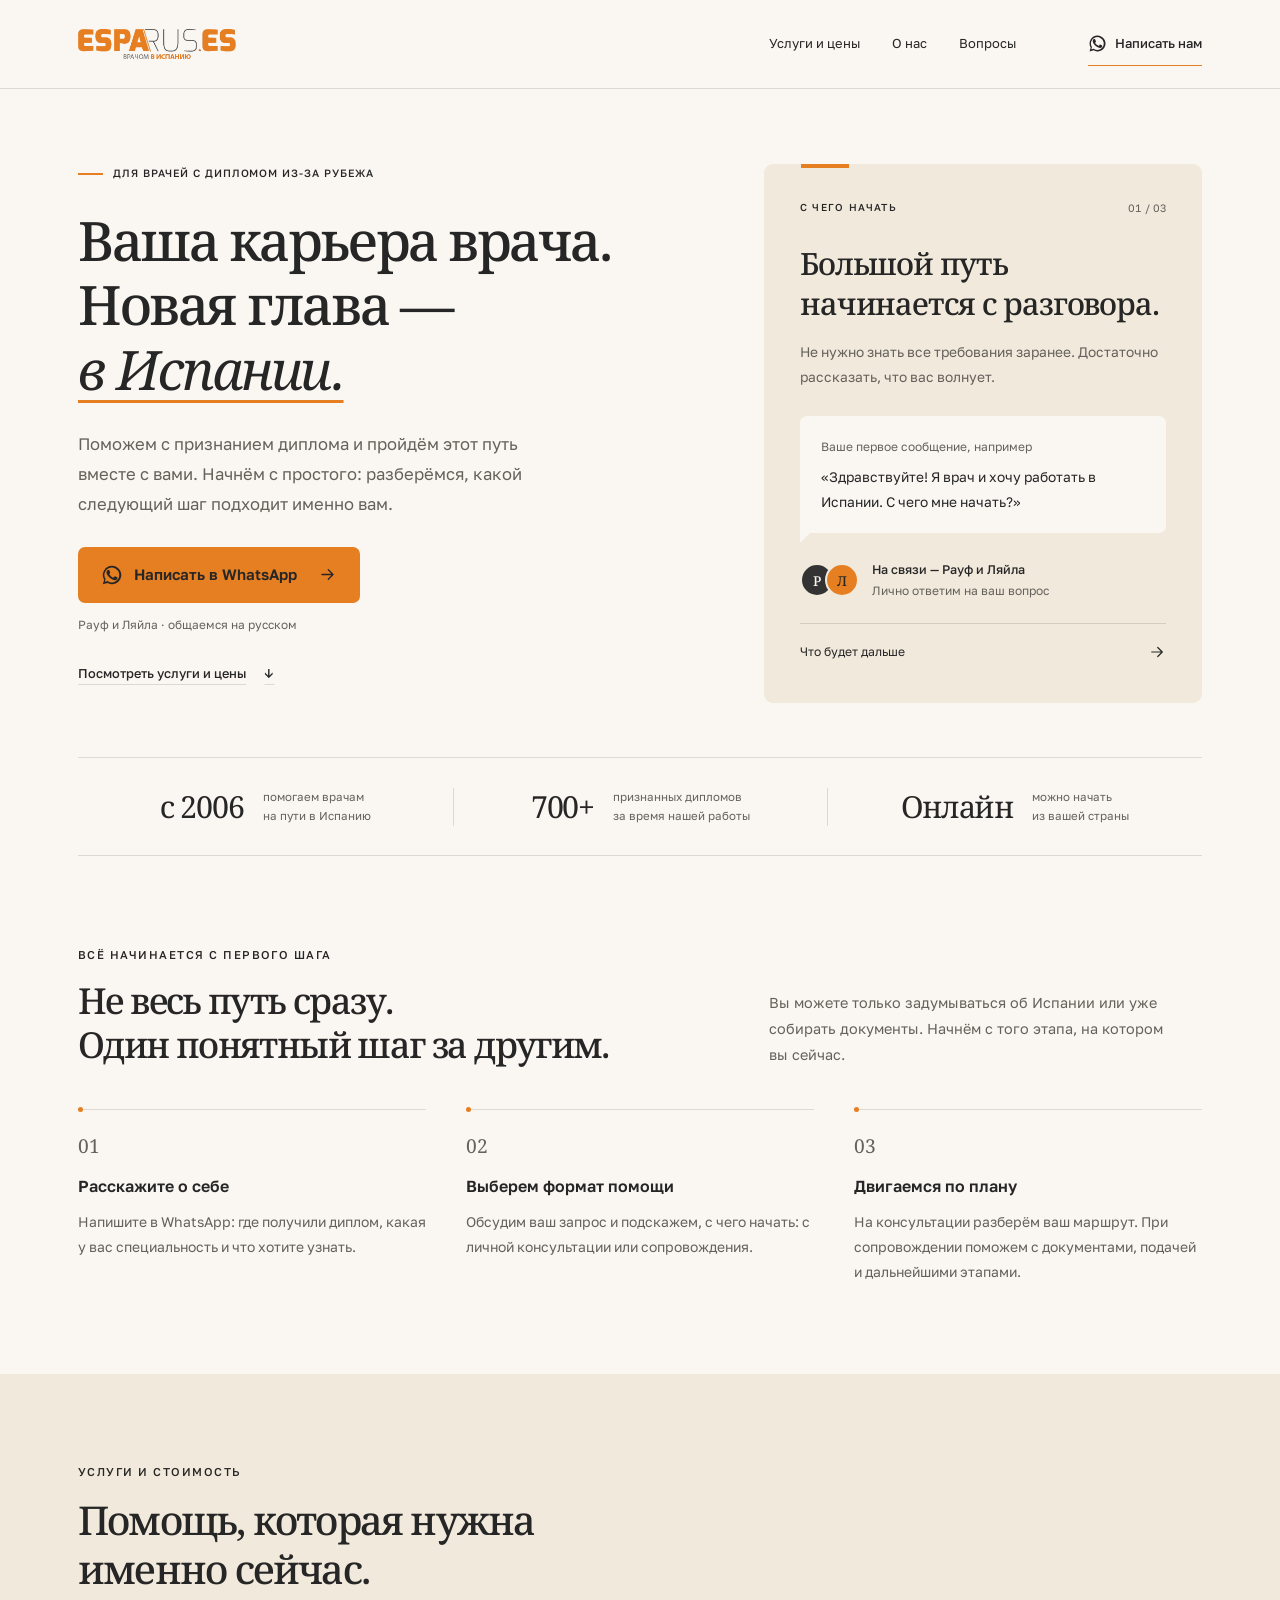
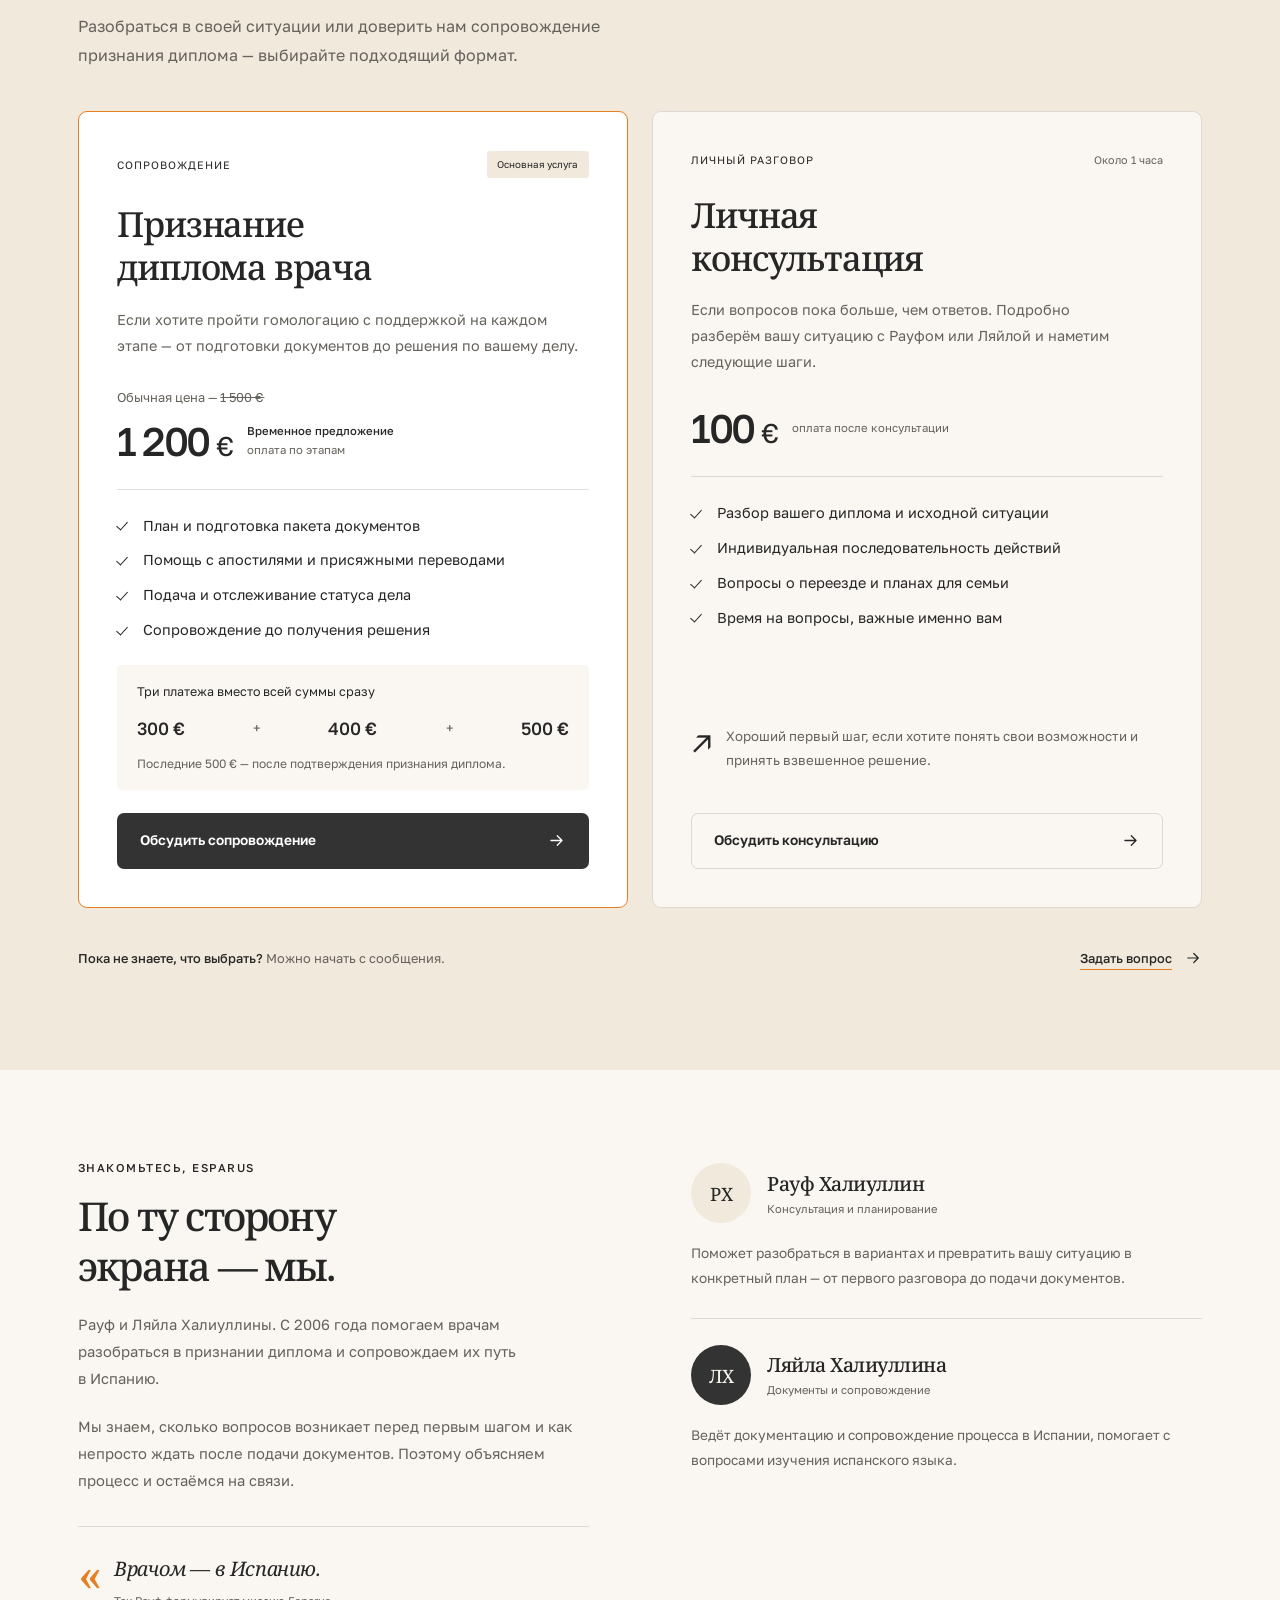
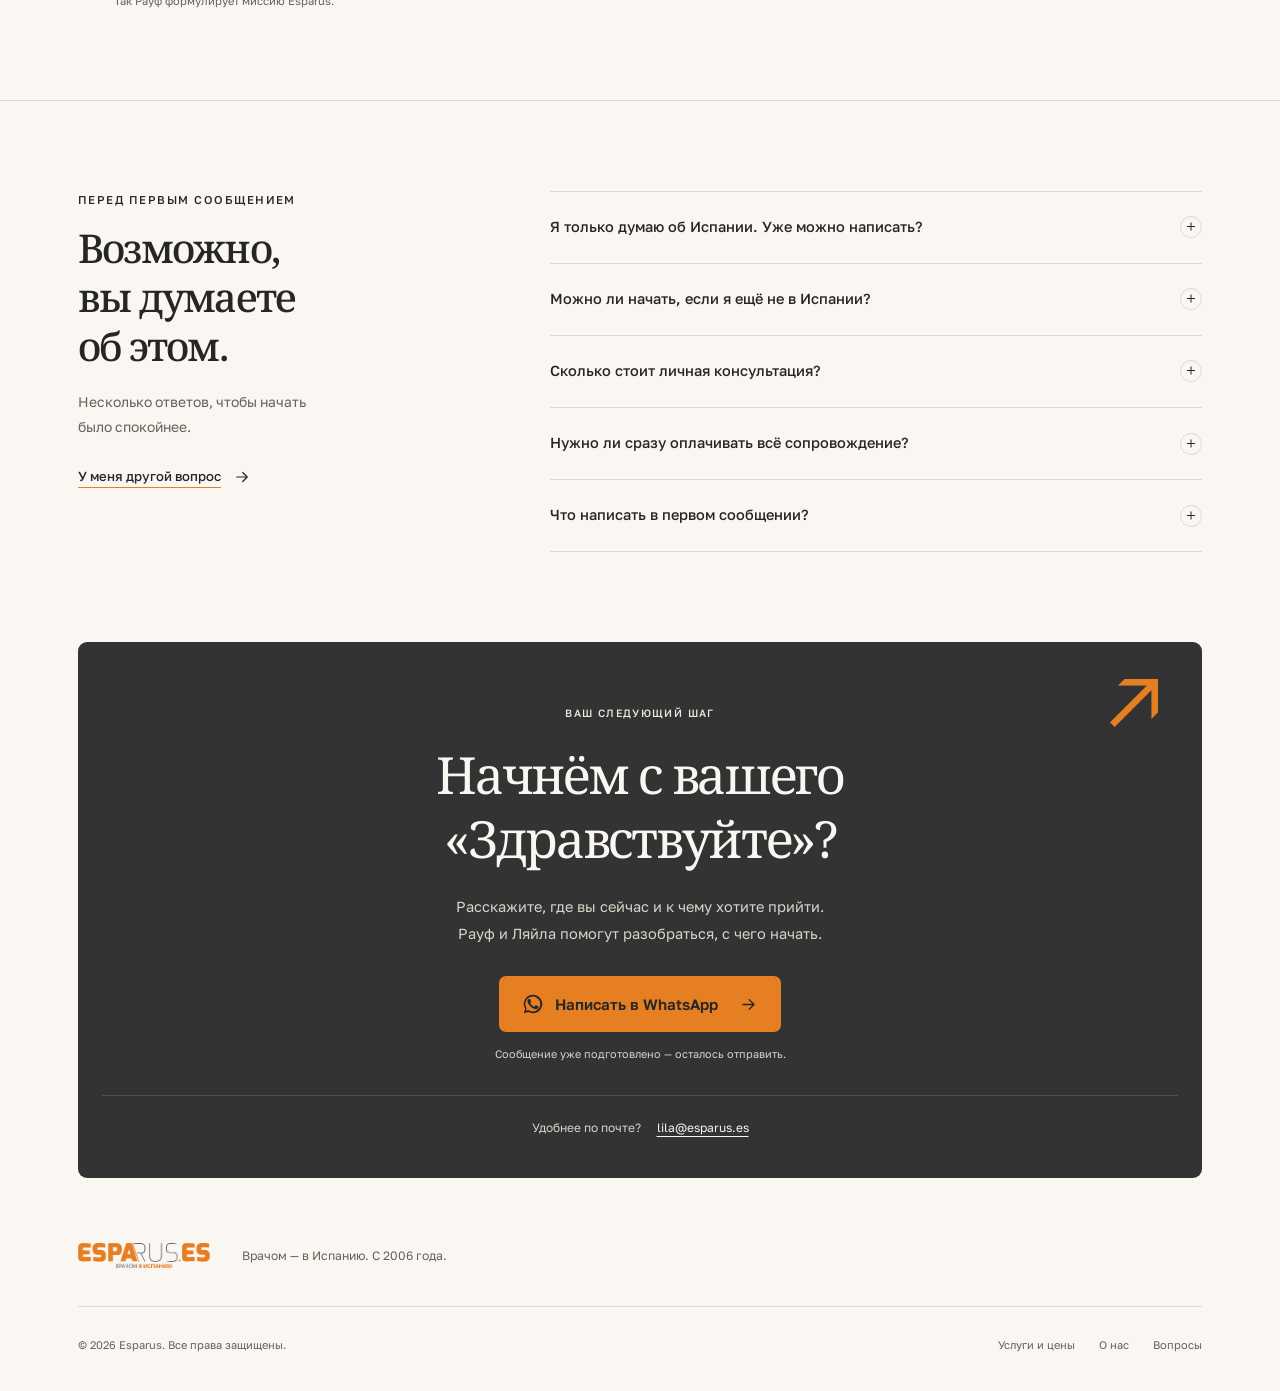
==== commit 9ce94b15: "little changes" ====
--- a/index.html
+++ b/index.html
@@ -5,7 +5,7 @@
   <meta name="viewport" content="width=device-width, initial-scale=1, viewport-fit=cover">
   <meta name="theme-color" content="#faf7f2">
   <title>Esparus — Врачом в Испанию. Признание диплома и сопровождение</title>
-  <meta name="description" content="Помогаем врачам с признанием диплома в Испании с 2006 года. Личная консультация — 100 €, сопровождение — 1200 € с оплатой по этапам. Напишите Рауфу и Ляйле в WhatsApp.">
+  <meta name="description" content="Помогаем врачам с признанием диплома в Испании с 2006 года. Личная консультация — 100 €. Сопровождение — 1500 €, по временной акции — 1200 € с оплатой по этапам. Напишите нам в WhatsApp.">
   <meta property="og:type" content="website">
   <meta property="og:locale" content="ru_RU">
   <meta property="og:site_name" content="Esparus">
@@ -14,7 +14,7 @@
   <link rel="preconnect" href="https://fonts.googleapis.com">
   <link rel="preconnect" href="https://fonts.gstatic.com" crossorigin>
   <link href="https://fonts.googleapis.com/css2?family=Golos+Text:wght@400;500;600;700&family=Noto+Serif:ital,wght@0,400;0,500;0,600;1,400&display=swap" rel="stylesheet">
-  <link rel="stylesheet" href="styles.css?v=20260915">
+  <link rel="stylesheet" href="styles.css?v=20260915b">
   <link rel="icon" href="assets/img/favicon.ico" sizes="any">
   <link rel="icon" href="assets/img/favicon-32.png" type="image/png" sizes="32x32">
   <link rel="icon" href="assets/img/favicon-192.png" type="image/png" sizes="192x192">
@@ -77,7 +77,7 @@
             <div class="service-topline"><span class="service-label">Сопровождение</span><span class="service-tag">Основная услуга</span></div>
             <h3 id="diploma-title">Признание <br>диплома врача</h3>
             <p class="service-description">Если хотите пройти гомологацию с поддержкой на каждом этапе — от подготовки документов до решения по вашему делу.</p>
-            <div class="service-price"><strong>1 200 <span>€</span></strong><span>оплата по этапам</span></div>
+            <div class="service-price"><p class="service-price-regular">Обычная цена — <s>1 500 €</s></p><strong>1 200 <span>€</span></strong><span><span class="service-offer-label">Временное предложение</span><br>оплата по этапам</span></div>
             <ul class="check-list"><li>План и подготовка пакета документов</li><li>Помощь с апостилями и присяжными переводами</li><li>Подача и отслеживание статуса дела</li><li>Сопровождение до получения решения</li></ul>
             <div class="payment-plan"><p>Три платежа вместо всей суммы сразу</p><div class="payment-amounts"><span>300 €</span><span aria-hidden="true">+</span><span>400 €</span><span aria-hidden="true">+</span><span>500 €</span></div><p class="payment-note">Последние 500 € — после подтверждения признания диплома.</p></div>
             <a class="button button-dark" href="https://wa.me/34678976685?text=%D0%97%D0%B4%D1%80%D0%B0%D0%B2%D1%81%D1%82%D0%B2%D1%83%D0%B9%D1%82%D0%B5!%20%D0%AF%20%D0%B2%D1%80%D0%B0%D1%87%20%D0%B8%20%D1%85%D0%BE%D1%87%D1%83%20%D1%80%D0%B0%D0%B1%D0%BE%D1%82%D0%B0%D1%82%D1%8C%20%D0%B2%20%D0%98%D1%81%D0%BF%D0%B0%D0%BD%D0%B8%D0%B8.%20%D0%A5%D0%BE%D1%87%D1%83%20%D1%83%D0%B7%D0%BD%D0%B0%D1%82%D1%8C%2C%20%D0%BA%D0%B0%D0%BA%D0%B8%D0%B5%20%D1%83%20%D0%BC%D0%B5%D0%BD%D1%8F%20%D0%B5%D1%81%D1%82%D1%8C%20%D0%B2%D0%BE%D0%B7%D0%BC%D0%BE%D0%B6%D0%BD%D0%BE%D1%81%D1%82%D0%B8%20%D0%B4%D0%BB%D1%8F%20%D0%BF%D1%80%D0%B8%D0%B7%D0%BD%D0%B0%D0%BD%D0%B8%D1%8F%20%D0%B4%D0%B8%D0%BF%D0%BB%D0%BE%D0%BC%D0%B0." data-wa-link="diploma">Обсудить сопровождение<svg class="icon" aria-hidden="true"><use href="#icon-arrow"></use></svg></a>
@@ -99,8 +99,8 @@
       <div class="container about-grid">
         <div class="about-copy"><p class="eyebrow">Знакомьтесь, Esparus</p><h2 id="about-title">По ту сторону<br>экрана — мы.</h2><p class="section-intro">Рауф и Ляйла Халиуллины. С 2006 года помогаем врачам разобраться в признании диплома и сопровождаем их путь в Испанию.</p><p>Мы знаем, сколько вопросов возникает перед первым шагом и как непросто ждать после подачи документов. Поэтому объясняем процесс и остаёмся на связи.</p><div class="founder-note"><span aria-hidden="true">«</span><p>Врачом — в Испанию.<small>Так Рауф формулирует миссию Esparus.</small></p></div></div>
         <div class="people-list">
-          <article class="person"><div class="person-heading"><span class="person-avatar" aria-hidden="true">РХ</span><div><h3>Рауф Халиуллин</h3><p class="person-role">Консультация и планирование</p></div></div><p>Поможет разобраться в вариантах и превратить вашу ситуацию в конкретный план — от первого разговора до подачи документов.</p><a class="person-email" href="mailto:rauf@esparus.es">rauf@esparus.es<svg class="icon" aria-hidden="true"><use href="#icon-arrow"></use></svg></a></article>
-          <article class="person"><div class="person-heading"><span class="person-avatar" aria-hidden="true">ЛХ</span><div><h3>Ляйла Халиуллина</h3><p class="person-role">Документы и сопровождение</p></div></div><p>Ведёт документацию и сопровождение процесса в Испании, помогает с вопросами изучения испанского языка.</p><a class="person-email" href="mailto:lila@esparus.es">lila@esparus.es<svg class="icon" aria-hidden="true"><use href="#icon-arrow"></use></svg></a></article>
+          <article class="person"><div class="person-heading"><span class="person-avatar" aria-hidden="true">РХ</span><div><h3>Рауф Халиуллин</h3><p class="person-role">Консультация и планирование</p></div></div><p>Поможет разобраться в вариантах и превратить вашу ситуацию в конкретный план — от первого разговора до подачи документов.</p></article>
+          <article class="person"><div class="person-heading"><span class="person-avatar" aria-hidden="true">ЛХ</span><div><h3>Ляйла Халиуллина</h3><p class="person-role">Документы и сопровождение</p></div></div><p>Ведёт документацию и сопровождение процесса в Испании, помогает с вопросами изучения испанского языка.</p></article>
         </div>
       </div>
     </section>
@@ -111,7 +111,7 @@
           <details data-faq="first-step"><summary>Я только думаю об Испании. Уже можно написать?<span class="faq-toggle" aria-hidden="true"></span></summary><div class="faq-answer"><p>Конечно. Не обязательно уже собирать документы или точно знать, какая услуга вам нужна. Расскажите о своих планах — поможем понять, какой формат подходит для вашего запроса.</p></div></details>
           <details data-faq="remote"><summary>Можно ли начать, если я ещё не в Испании?<span class="faq-toggle" aria-hidden="true"></span></summary><div class="faq-answer"><p>Да. Начать общение и подготовку можно дистанционно. Документы вы присылаете сканами по email, а подачу и сопровождение в Испании мы берём на себя.</p></div></details>
           <details data-faq="consultation"><summary>Сколько стоит личная консультация?<span class="faq-toggle" aria-hidden="true"></span></summary><div class="faq-answer"><p>100 € за разговор продолжительностью около часа. Разберём вашу ситуацию, вопросы о дипломе и дальнейших шагах. Оплата — после консультации. Для записи достаточно написать в WhatsApp.</p></div></details>
-          <details data-faq="payment"><summary>Нужно ли сразу оплачивать всё сопровождение?<span class="faq-toggle" aria-hidden="true"></span></summary><div class="faq-answer"><p>Нет. Стоимость сопровождения — 1200 €, тремя платежами: 300 €, 400 € и 500 €. Последний платёж — после подтверждения признания диплома. Объём работы и детали оплаты обсудим до начала сопровождения.</p></div></details>
+          <details data-faq="payment"><summary>Нужно ли сразу оплачивать всё сопровождение?<span class="faq-toggle" aria-hidden="true"></span></summary><div class="faq-answer"><p>Нет. Обычная стоимость сопровождения — 1500 €. Сейчас действует временное предложение — 1200 €, тремя платежами: 300 €, 400 € и 500 €. Последний платёж — после подтверждения признания диплома. Объём работы и детали оплаты обсудим до начала сопровождения.</p></div></details>
           <details data-faq="first-message"><summary>Что написать в первом сообщении?<span class="faq-toggle" aria-hidden="true"></span></summary><div class="faq-answer"><p>Можно указать страну, где вы получили диплом, специальность и свой вопрос. Если пока сложно сформулировать, просто нажмите кнопку WhatsApp: мы уже подготовили первое сообщение. Его можно изменить перед отправкой.</p></div></details>
         </div>
       </div>
@@ -123,12 +123,12 @@
         <p>Расскажите, где вы сейчас и к чему хотите прийти.<br class="desktop-break"> Рауф и Ляйла помогут разобраться, с чего начать.</p>
         <a class="button button-primary" href="https://wa.me/34678976685?text=%D0%97%D0%B4%D1%80%D0%B0%D0%B2%D1%81%D1%82%D0%B2%D1%83%D0%B9%D1%82%D0%B5!%20%D0%AF%20%D0%B2%D1%80%D0%B0%D1%87%20%D0%B8%20%D1%85%D0%BE%D1%87%D1%83%20%D1%80%D0%B0%D0%B1%D0%BE%D1%82%D0%B0%D1%82%D1%8C%20%D0%B2%20%D0%98%D1%81%D0%BF%D0%B0%D0%BD%D0%B8%D0%B8.%20%D0%A5%D0%BE%D1%87%D1%83%20%D1%83%D0%B7%D0%BD%D0%B0%D1%82%D1%8C%2C%20%D0%BA%D0%B0%D0%BA%D0%B8%D0%B5%20%D1%83%20%D0%BC%D0%B5%D0%BD%D1%8F%20%D0%B5%D1%81%D1%82%D1%8C%20%D0%B2%D0%BE%D0%B7%D0%BC%D0%BE%D0%B6%D0%BD%D0%BE%D1%81%D1%82%D0%B8%20%D0%B4%D0%BB%D1%8F%20%D0%BF%D1%80%D0%B8%D0%B7%D0%BD%D0%B0%D0%BD%D0%B8%D1%8F%20%D0%B4%D0%B8%D0%BF%D0%BB%D0%BE%D0%BC%D0%B0." data-wa-link="final"><svg class="icon" aria-hidden="true"><use href="#icon-whatsapp"></use></svg>Написать в WhatsApp<svg class="icon" aria-hidden="true"><use href="#icon-arrow"></use></svg></a>
         <span class="contact-caption">Сообщение уже подготовлено — осталось отправить.</span>
-        <div class="contact-alternative"><span>Удобнее по почте?</span><a href="mailto:rauf@esparus.es">rauf@esparus.es</a></div>
+        <div class="contact-alternative"><span>Удобнее по почте?</span><a href="mailto:lila@esparus.es">lila@esparus.es</a></div>
       </div></div>
     </section>
   </main>
   <footer class="site-footer"><div class="container">
-    <div class="footer-top"><a class="brand" href="./" aria-label="Esparus — главная"><img src="assets/img/logo.webp" alt="Esparus" width="158" height="30" loading="lazy"></a><p>Врачом — в Испанию. С 2006 года.</p><a class="footer-phone" href="tel:+34678976685">+34 678 976 685</a></div>
+    <div class="footer-top"><a class="brand" href="./" aria-label="Esparus — главная"><img src="assets/img/logo.webp" alt="Esparus" width="158" height="30" loading="lazy"></a><p>Врачом — в Испанию. С 2006 года.</p></div>
     <div class="footer-bottom"><p>© <span data-year>2026</span> Esparus. Все права защищены.</p><a href="#services">Услуги и цены</a><a href="#about">О нас</a><a href="#faq">Вопросы</a></div>
   </div></footer>
   <aside class="whatsapp-dock" data-whatsapp-dock aria-label="Связаться с Esparus"><a class="button button-primary" href="https://wa.me/34678976685?text=%D0%97%D0%B4%D1%80%D0%B0%D0%B2%D1%81%D1%82%D0%B2%D1%83%D0%B9%D1%82%D0%B5!%20%D0%AF%20%D0%B2%D1%80%D0%B0%D1%87%20%D0%B8%20%D1%85%D0%BE%D1%87%D1%83%20%D1%80%D0%B0%D0%B1%D0%BE%D1%82%D0%B0%D1%82%D1%8C%20%D0%B2%20%D0%98%D1%81%D0%BF%D0%B0%D0%BD%D0%B8%D0%B8.%20%D0%A5%D0%BE%D1%87%D1%83%20%D1%83%D0%B7%D0%BD%D0%B0%D1%82%D1%8C%2C%20%D0%BA%D0%B0%D0%BA%D0%B8%D0%B5%20%D1%83%20%D0%BC%D0%B5%D0%BD%D1%8F%20%D0%B5%D1%81%D1%82%D1%8C%20%D0%B2%D0%BE%D0%B7%D0%BC%D0%BE%D0%B6%D0%BD%D0%BE%D1%81%D1%82%D0%B8%20%D0%B4%D0%BB%D1%8F%20%D0%BF%D1%80%D0%B8%D0%B7%D0%BD%D0%B0%D0%BD%D0%B8%D1%8F%20%D0%B4%D0%B8%D0%BF%D0%BB%D0%BE%D0%BC%D0%B0." data-wa-link="bar"><svg class="icon" aria-hidden="true"><use href="#icon-whatsapp"></use></svg>Написать в WhatsApp<svg class="icon" aria-hidden="true"><use href="#icon-arrow"></use></svg></a></aside>
--- a/styles.css
+++ b/styles.css
@@ -120,6 +120,9 @@
 .service-price strong { font: 500 2.5rem/1.2 var(--sans); letter-spacing: -.065em; white-space: nowrap; }
 .service-price strong span { font-size: 1.7rem; font-weight: 400; }
 .service-price > span { font-size: .71rem; color: var(--ink-mute); }
+.service-price-regular { width: 100%; margin-bottom: .4rem; font-size: .8rem; color: var(--ink-mute); }
+.service-price-regular s { white-space: nowrap; text-decoration-thickness: 1px; }
+.service-offer-label { color: var(--ink); font-weight: 500; }
 .check-list { list-style: none; padding: 0; margin-bottom: 1.4rem; }
 .check-list li { position: relative; padding-left: 1.6rem; font-size: .9rem; line-height: 1.7; }
 .check-list li + li { margin-top: .65rem; }
@@ -155,8 +158,6 @@
 .person-heading h3 { font: 500 1.22rem/1.5 var(--serif); letter-spacing: -.025em; }
 .person-role { color: var(--ink-mute); font-size: .7rem; margin-top: .1rem; }
 .person > p { color: var(--ink-mute); font-size: .85rem; line-height: 1.85; }
-.person-email { display: inline-flex; gap: .75rem; align-items: center; min-height: 44px; margin-top: .6rem; font-size: .8rem; }
-.person-email .icon { width: 16px; height: 16px; flex-basis: 16px; }
 
 /* Native accordions work with touch, keyboard and JavaScript disabled. */
 .faq-section { border-top: 1px solid var(--line); }
@@ -191,7 +192,6 @@
 .footer-top { display: flex; align-items: center; gap: 2rem; padding-bottom: 1.75rem; }
 .footer-top .brand img { width: 132px; }
 .footer-top p { font-size: .76rem; color: var(--ink-mute); }
-.footer-phone { font-size: .85rem; margin-left: auto; min-height: 44px; display: inline-flex; align-items: center; }
 .footer-bottom { border-top: 1px solid var(--line); padding-top: 1rem; display: flex; align-items: center; flex-wrap: wrap; column-gap: 1.5rem; row-gap: .2rem; color: var(--ink-mute); font-size: .69rem; }
 .footer-bottom p { margin-right: auto; }
 .footer-bottom a { display: inline-flex; min-height: 44px; align-items: center; }
@@ -209,7 +209,7 @@
   .button-primary:hover { background: #f09340; }
   .button-dark:hover { background: var(--ink); }
   .button-outline:hover { border-color: var(--ink); background: var(--paper); }
-  .nav-links a:hover, .person-email:hover, .footer-bottom a:hover, .footer-phone:hover { text-decoration: underline; text-underline-offset: 5px; }
+  .nav-links a:hover, .footer-bottom a:hover { text-decoration: underline; text-underline-offset: 5px; }
   .text-link:hover { text-decoration-thickness: 2px; }
   .nav-contact:hover { border-bottom-width: 2px; }
   .faq-list summary:hover .faq-toggle { border-color: var(--ink); }
@@ -331,7 +331,6 @@
   .desktop-break { display: none; }
   .footer-top .brand img { width: 118px; }
   .footer-top p { font-size: .7rem; }
-  .footer-phone { font-size: .75rem; }
   .footer-bottom { column-gap: 1.25rem; font-size: .68rem; }
   .footer-bottom p { width: 100%; }
 }
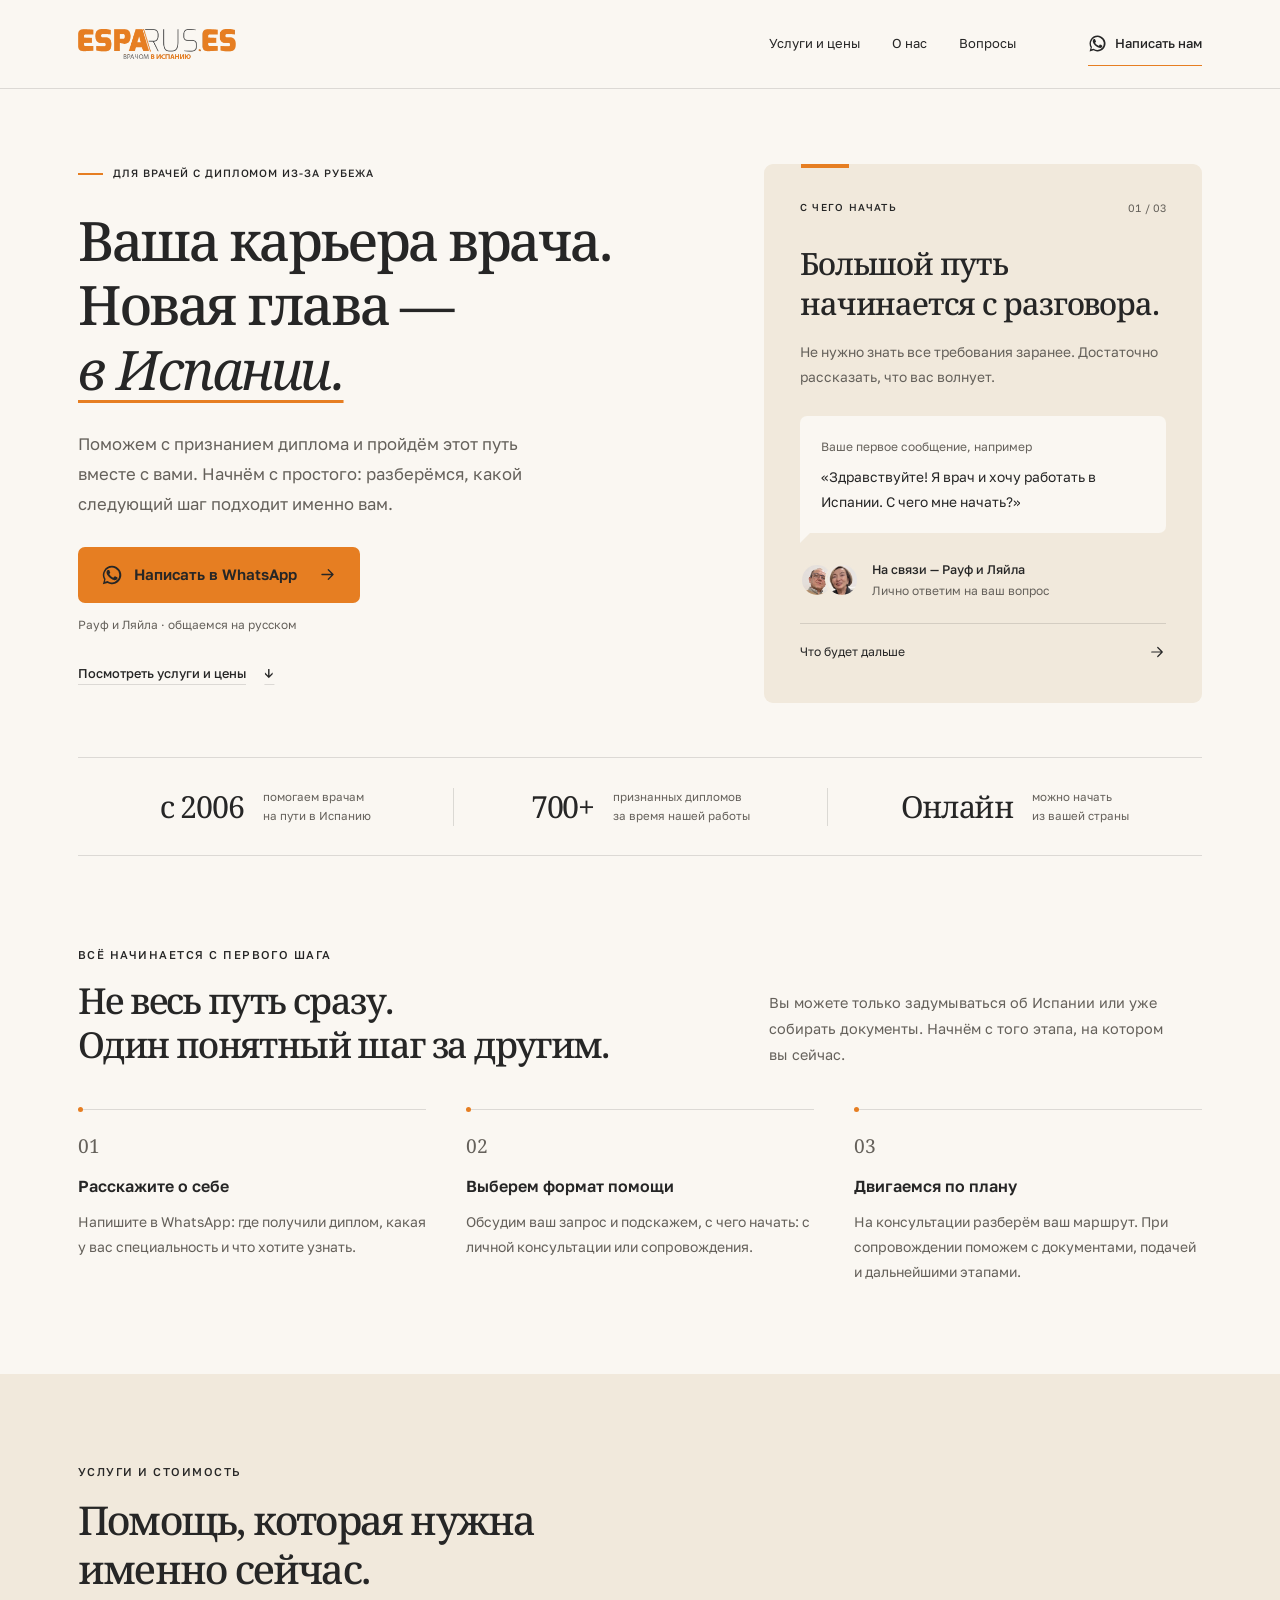
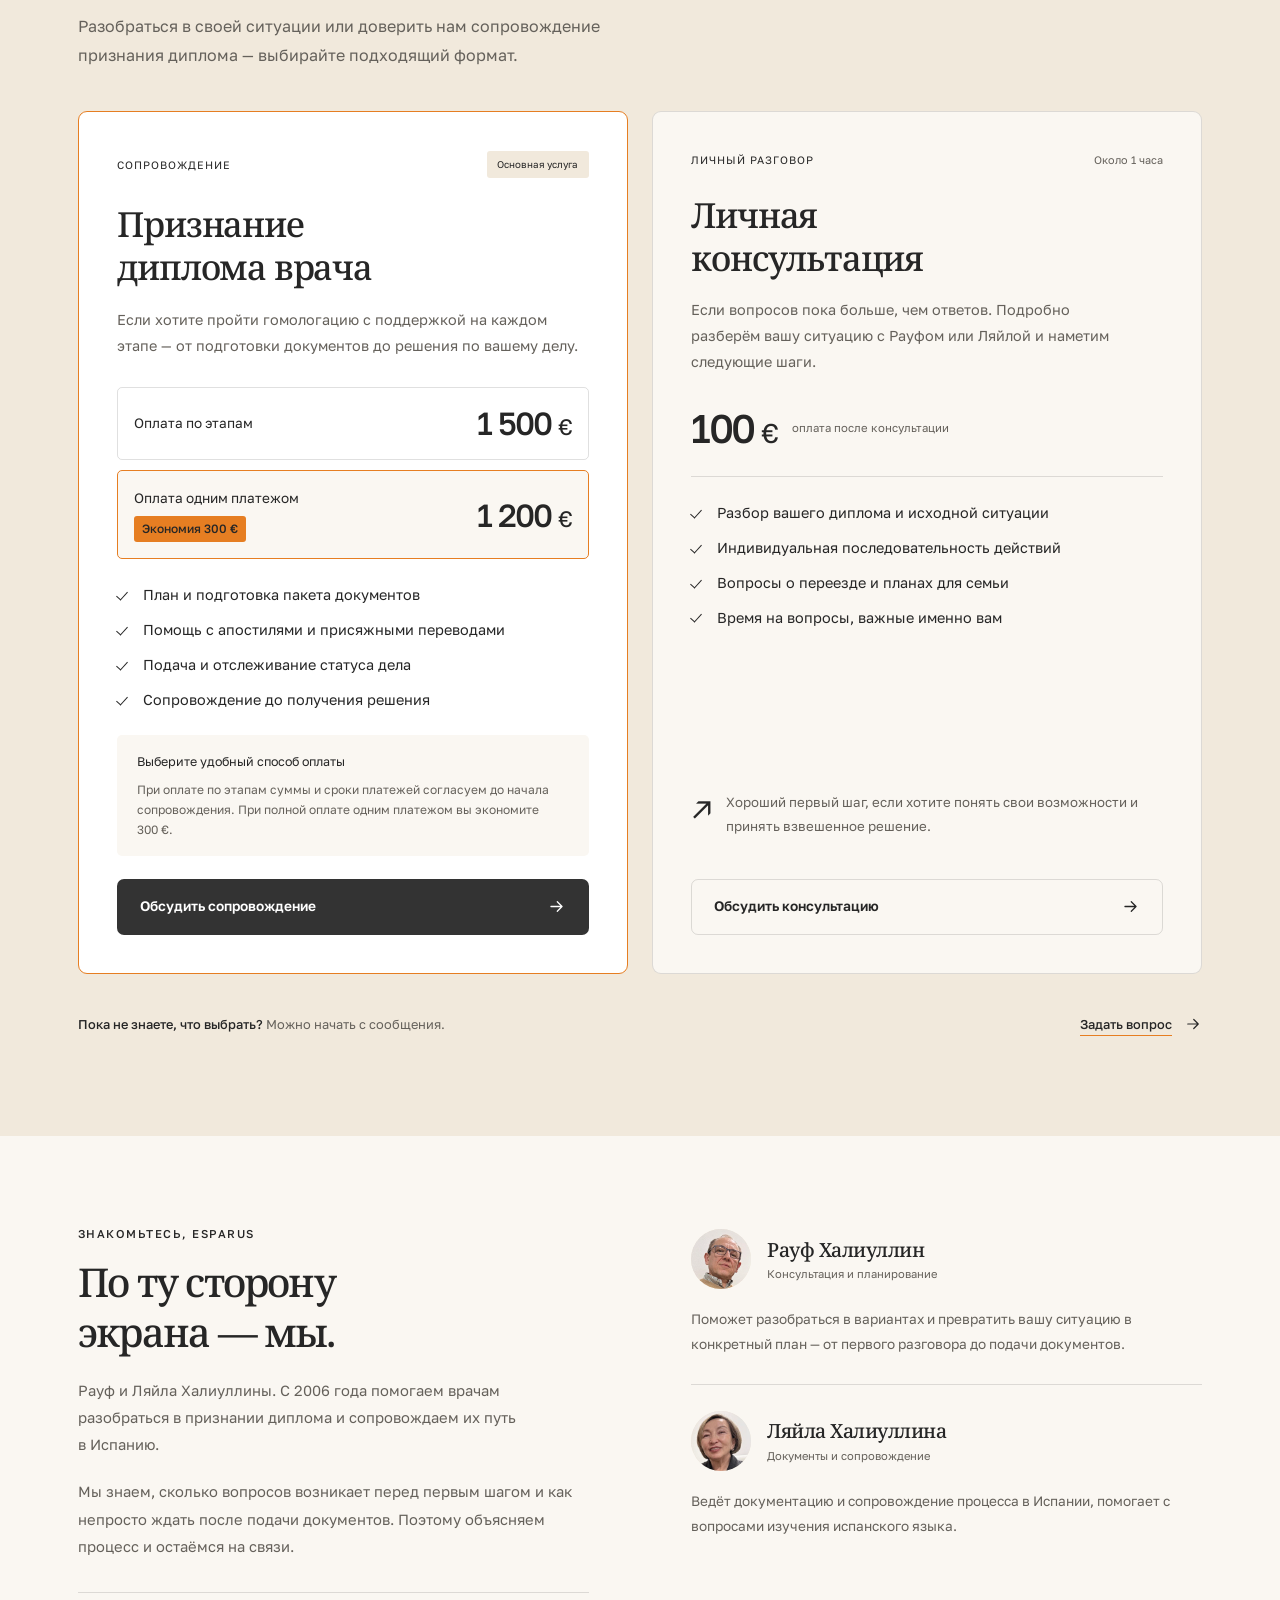
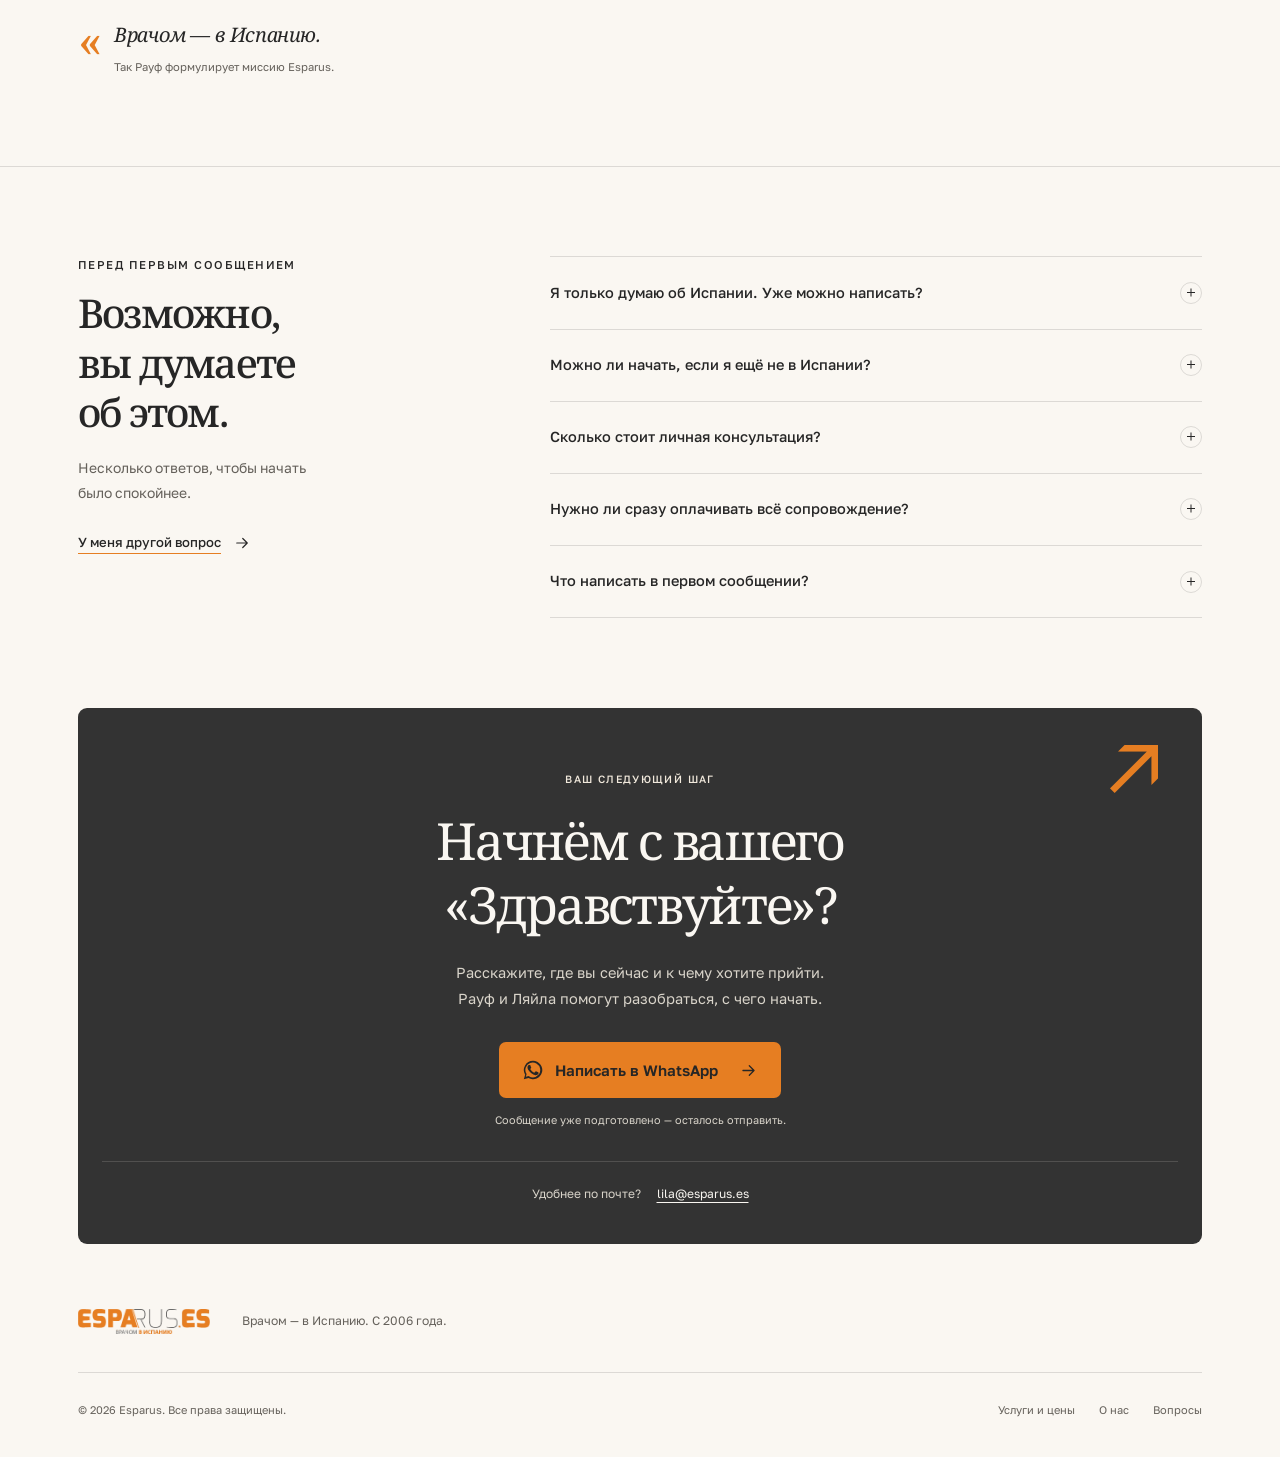
==== commit 0899f25b: "lil changes" ====
--- a/index.html
+++ b/index.html
@@ -5,7 +5,7 @@
   <meta name="viewport" content="width=device-width, initial-scale=1, viewport-fit=cover">
   <meta name="theme-color" content="#faf7f2">
   <title>Esparus — Врачом в Испанию. Признание диплома и сопровождение</title>
-  <meta name="description" content="Помогаем врачам с признанием диплома в Испании с 2006 года. Личная консультация — 100 €. Сопровождение — 1500 €, по временной акции — 1200 € с оплатой по этапам. Напишите нам в WhatsApp.">
+  <meta name="description" content="Помогаем врачам с признанием диплома в Испании с 2006 года. Сопровождение — 1500 € по этапам или 1200 € одним платежом: экономия 300 €. Личная консультация — 100 €. Напишите нам в WhatsApp.">
   <meta property="og:type" content="website">
   <meta property="og:locale" content="ru_RU">
   <meta property="og:site_name" content="Esparus">
@@ -14,7 +14,7 @@
   <link rel="preconnect" href="https://fonts.googleapis.com">
   <link rel="preconnect" href="https://fonts.gstatic.com" crossorigin>
   <link href="https://fonts.googleapis.com/css2?family=Golos+Text:wght@400;500;600;700&family=Noto+Serif:ital,wght@0,400;0,500;0,600;1,400&display=swap" rel="stylesheet">
-  <link rel="stylesheet" href="styles.css?v=20260915b">
+  <link rel="stylesheet" href="styles.css?v=20260917b">
   <link rel="icon" href="assets/img/favicon.ico" sizes="any">
   <link rel="icon" href="assets/img/favicon-32.png" type="image/png" sizes="32x32">
   <link rel="icon" href="assets/img/favicon-192.png" type="image/png" sizes="192x192">
@@ -31,7 +31,7 @@
     <div class="container nav-inner">
       <a class="brand" href="./" aria-label="Esparus — главная"><img src="assets/img/logo.webp" alt="Esparus" width="158" height="30"></a>
       <nav class="nav-links" aria-label="Основная навигация"><a href="#services">Услуги и цены</a><a href="#about">О нас</a><a href="#faq">Вопросы</a></nav>
-      <a class="nav-contact" href="https://wa.me/34678976685?text=%D0%97%D0%B4%D1%80%D0%B0%D0%B2%D1%81%D1%82%D0%B2%D1%83%D0%B9%D1%82%D0%B5!%20%D0%AF%20%D0%B2%D1%80%D0%B0%D1%87%20%D0%B8%20%D1%85%D0%BE%D1%87%D1%83%20%D1%80%D0%B0%D0%B1%D0%BE%D1%82%D0%B0%D1%82%D1%8C%20%D0%B2%20%D0%98%D1%81%D0%BF%D0%B0%D0%BD%D0%B8%D0%B8.%20%D0%A5%D0%BE%D1%87%D1%83%20%D1%83%D0%B7%D0%BD%D0%B0%D1%82%D1%8C%2C%20%D0%BA%D0%B0%D0%BA%D0%B8%D0%B5%20%D1%83%20%D0%BC%D0%B5%D0%BD%D1%8F%20%D0%B5%D1%81%D1%82%D1%8C%20%D0%B2%D0%BE%D0%B7%D0%BC%D0%BE%D0%B6%D0%BD%D0%BE%D1%81%D1%82%D0%B8%20%D0%B4%D0%BB%D1%8F%20%D0%BF%D1%80%D0%B8%D0%B7%D0%BD%D0%B0%D0%BD%D0%B8%D1%8F%20%D0%B4%D0%B8%D0%BF%D0%BB%D0%BE%D0%BC%D0%B0." data-wa-link="nav"><svg class="icon" aria-hidden="true"><use href="#icon-whatsapp"></use></svg><span>Написать нам</span></a>
+      <a class="nav-contact" href="https://wa.me/34664090985?text=%D0%97%D0%B4%D1%80%D0%B0%D0%B2%D1%81%D1%82%D0%B2%D1%83%D0%B9%D1%82%D0%B5!%20%D0%AF%20%D0%B2%D1%80%D0%B0%D1%87%20%D0%B8%20%D1%85%D0%BE%D1%87%D1%83%20%D1%80%D0%B0%D0%B1%D0%BE%D1%82%D0%B0%D1%82%D1%8C%20%D0%B2%20%D0%98%D1%81%D0%BF%D0%B0%D0%BD%D0%B8%D0%B8.%20%D0%A5%D0%BE%D1%87%D1%83%20%D1%83%D0%B7%D0%BD%D0%B0%D1%82%D1%8C%2C%20%D0%BA%D0%B0%D0%BA%D0%B8%D0%B5%20%D1%83%20%D0%BC%D0%B5%D0%BD%D1%8F%20%D0%B5%D1%81%D1%82%D1%8C%20%D0%B2%D0%BE%D0%B7%D0%BC%D0%BE%D0%B6%D0%BD%D0%BE%D1%81%D1%82%D0%B8%20%D0%B4%D0%BB%D1%8F%20%D0%BF%D1%80%D0%B8%D0%B7%D0%BD%D0%B0%D0%BD%D0%B8%D1%8F%20%D0%B4%D0%B8%D0%BF%D0%BB%D0%BE%D0%BC%D0%B0." data-wa-link="nav"><svg class="icon" aria-hidden="true"><use href="#icon-whatsapp"></use></svg><span>Написать нам</span></a>
     </div>
   </header>
   <main id="main">
@@ -41,7 +41,7 @@
           <p class="eyebrow"><span class="eyebrow-line"></span>Для врачей с дипломом из-за рубежа</p>
           <h1 id="hero-title">Ваша карьера врача.<br>Новая глава —<br><em>в Испании.</em></h1>
           <p class="hero-description">Поможем с признанием диплома и пройдём этот путь вместе с вами. Начнём с простого: разберёмся, какой следующий шаг подходит именно вам.</p>
-          <div class="hero-actions"><a class="button button-primary" href="https://wa.me/34678976685?text=%D0%97%D0%B4%D1%80%D0%B0%D0%B2%D1%81%D1%82%D0%B2%D1%83%D0%B9%D1%82%D0%B5!%20%D0%AF%20%D0%B2%D1%80%D0%B0%D1%87%20%D0%B8%20%D1%85%D0%BE%D1%87%D1%83%20%D1%80%D0%B0%D0%B1%D0%BE%D1%82%D0%B0%D1%82%D1%8C%20%D0%B2%20%D0%98%D1%81%D0%BF%D0%B0%D0%BD%D0%B8%D0%B8.%20%D0%A5%D0%BE%D1%87%D1%83%20%D1%83%D0%B7%D0%BD%D0%B0%D1%82%D1%8C%2C%20%D0%BA%D0%B0%D0%BA%D0%B8%D0%B5%20%D1%83%20%D0%BC%D0%B5%D0%BD%D1%8F%20%D0%B5%D1%81%D1%82%D1%8C%20%D0%B2%D0%BE%D0%B7%D0%BC%D0%BE%D0%B6%D0%BD%D0%BE%D1%81%D1%82%D0%B8%20%D0%B4%D0%BB%D1%8F%20%D0%BF%D1%80%D0%B8%D0%B7%D0%BD%D0%B0%D0%BD%D0%B8%D1%8F%20%D0%B4%D0%B8%D0%BF%D0%BB%D0%BE%D0%BC%D0%B0." data-wa-link="hero"><svg class="icon" aria-hidden="true"><use href="#icon-whatsapp"></use></svg>Написать в WhatsApp<svg class="icon" aria-hidden="true"><use href="#icon-arrow"></use></svg></a><p class="action-note">Рауф и Ляйла · общаемся на русском</p></div>
+          <div class="hero-actions"><a class="button button-primary" href="https://wa.me/34664090985?text=%D0%97%D0%B4%D1%80%D0%B0%D0%B2%D1%81%D1%82%D0%B2%D1%83%D0%B9%D1%82%D0%B5!%20%D0%AF%20%D0%B2%D1%80%D0%B0%D1%87%20%D0%B8%20%D1%85%D0%BE%D1%87%D1%83%20%D1%80%D0%B0%D0%B1%D0%BE%D1%82%D0%B0%D1%82%D1%8C%20%D0%B2%20%D0%98%D1%81%D0%BF%D0%B0%D0%BD%D0%B8%D0%B8.%20%D0%A5%D0%BE%D1%87%D1%83%20%D1%83%D0%B7%D0%BD%D0%B0%D1%82%D1%8C%2C%20%D0%BA%D0%B0%D0%BA%D0%B8%D0%B5%20%D1%83%20%D0%BC%D0%B5%D0%BD%D1%8F%20%D0%B5%D1%81%D1%82%D1%8C%20%D0%B2%D0%BE%D0%B7%D0%BC%D0%BE%D0%B6%D0%BD%D0%BE%D1%81%D1%82%D0%B8%20%D0%B4%D0%BB%D1%8F%20%D0%BF%D1%80%D0%B8%D0%B7%D0%BD%D0%B0%D0%BD%D0%B8%D1%8F%20%D0%B4%D0%B8%D0%BF%D0%BB%D0%BE%D0%BC%D0%B0." data-wa-link="hero"><svg class="icon" aria-hidden="true"><use href="#icon-whatsapp"></use></svg>Написать в WhatsApp<svg class="icon" aria-hidden="true"><use href="#icon-arrow"></use></svg></a><p class="action-note">Рауф и Ляйла · общаемся на русском</p></div>
           <a class="text-link hero-explore" href="#services">Посмотреть услуги и цены<span aria-hidden="true">↓</span></a>
         </div>
         <aside class="first-step" aria-labelledby="first-step-title">
@@ -49,7 +49,7 @@
           <h2 id="first-step-title">Большой путь начинается с&nbsp;разговора.</h2>
           <p class="first-step-description">Не нужно знать все требования заранее. Достаточно рассказать, что вас волнует.</p>
           <div class="message-preview"><p class="message-label">Ваше первое сообщение, например</p><p>«Здравствуйте! Я врач и хочу работать в Испании. С чего мне начать?»</p><span class="message-tail" aria-hidden="true"></span></div>
-          <div class="personal-reply"><div class="avatar-stack" aria-hidden="true"><span>Р</span><span>Л</span></div><div><strong>На связи — Рауф и Ляйла</strong><span>Лично ответим на ваш вопрос</span></div></div>
+          <div class="personal-reply"><div class="avatar-stack" aria-hidden="true"><img src="assets/img/rauf.png" alt="" width="34" height="34" decoding="async"><img src="assets/img/lila.png" alt="" width="34" height="34" decoding="async"></div><div><strong>На связи — Рауф и Ляйла</strong><span>Лично ответим на ваш вопрос</span></div></div>
           <a class="first-step-link" href="#how-it-works">Что будет дальше<svg class="icon" aria-hidden="true"><use href="#icon-arrow"></use></svg></a>
         </aside>
       </div>
@@ -77,10 +77,13 @@
             <div class="service-topline"><span class="service-label">Сопровождение</span><span class="service-tag">Основная услуга</span></div>
             <h3 id="diploma-title">Признание <br>диплома врача</h3>
             <p class="service-description">Если хотите пройти гомологацию с поддержкой на каждом этапе — от подготовки документов до решения по вашему делу.</p>
-            <div class="service-price"><p class="service-price-regular">Обычная цена — <s>1 500 €</s></p><strong>1 200 <span>€</span></strong><span><span class="service-offer-label">Временное предложение</span><br>оплата по этапам</span></div>
+            <div class="diploma-prices" aria-label="Варианты оплаты сопровождения">
+              <div class="payment-option"><p>Оплата по этапам</p><strong>1 500 <span>€</span></strong></div>
+              <div class="payment-option payment-option-full"><p>Оплата одним платежом<span class="payment-saving">Экономия 300 €</span></p><strong>1 200 <span>€</span></strong></div>
+            </div>
             <ul class="check-list"><li>План и подготовка пакета документов</li><li>Помощь с апостилями и присяжными переводами</li><li>Подача и отслеживание статуса дела</li><li>Сопровождение до получения решения</li></ul>
-            <div class="payment-plan"><p>Три платежа вместо всей суммы сразу</p><div class="payment-amounts"><span>300 €</span><span aria-hidden="true">+</span><span>400 €</span><span aria-hidden="true">+</span><span>500 €</span></div><p class="payment-note">Последние 500 € — после подтверждения признания диплома.</p></div>
-            <a class="button button-dark" href="https://wa.me/34678976685?text=%D0%97%D0%B4%D1%80%D0%B0%D0%B2%D1%81%D1%82%D0%B2%D1%83%D0%B9%D1%82%D0%B5!%20%D0%AF%20%D0%B2%D1%80%D0%B0%D1%87%20%D0%B8%20%D1%85%D0%BE%D1%87%D1%83%20%D1%80%D0%B0%D0%B1%D0%BE%D1%82%D0%B0%D1%82%D1%8C%20%D0%B2%20%D0%98%D1%81%D0%BF%D0%B0%D0%BD%D0%B8%D0%B8.%20%D0%A5%D0%BE%D1%87%D1%83%20%D1%83%D0%B7%D0%BD%D0%B0%D1%82%D1%8C%2C%20%D0%BA%D0%B0%D0%BA%D0%B8%D0%B5%20%D1%83%20%D0%BC%D0%B5%D0%BD%D1%8F%20%D0%B5%D1%81%D1%82%D1%8C%20%D0%B2%D0%BE%D0%B7%D0%BC%D0%BE%D0%B6%D0%BD%D0%BE%D1%81%D1%82%D0%B8%20%D0%B4%D0%BB%D1%8F%20%D0%BF%D1%80%D0%B8%D0%B7%D0%BD%D0%B0%D0%BD%D0%B8%D1%8F%20%D0%B4%D0%B8%D0%BF%D0%BB%D0%BE%D0%BC%D0%B0." data-wa-link="diploma">Обсудить сопровождение<svg class="icon" aria-hidden="true"><use href="#icon-arrow"></use></svg></a>
+            <div class="payment-plan"><p>Выберите удобный способ оплаты</p><p class="payment-note">При оплате по этапам суммы и сроки платежей согласуем до начала сопровождения. При полной оплате одним платежом вы экономите 300 €.</p></div>
+            <a class="button button-dark" href="https://wa.me/34664090985?text=%D0%97%D0%B4%D1%80%D0%B0%D0%B2%D1%81%D1%82%D0%B2%D1%83%D0%B9%D1%82%D0%B5!%20%D0%AF%20%D0%B2%D1%80%D0%B0%D1%87%20%D0%B8%20%D1%85%D0%BE%D1%87%D1%83%20%D1%80%D0%B0%D0%B1%D0%BE%D1%82%D0%B0%D1%82%D1%8C%20%D0%B2%20%D0%98%D1%81%D0%BF%D0%B0%D0%BD%D0%B8%D0%B8.%20%D0%A5%D0%BE%D1%87%D1%83%20%D1%83%D0%B7%D0%BD%D0%B0%D1%82%D1%8C%2C%20%D0%BA%D0%B0%D0%BA%D0%B8%D0%B5%20%D1%83%20%D0%BC%D0%B5%D0%BD%D1%8F%20%D0%B5%D1%81%D1%82%D1%8C%20%D0%B2%D0%BE%D0%B7%D0%BC%D0%BE%D0%B6%D0%BD%D0%BE%D1%81%D1%82%D0%B8%20%D0%B4%D0%BB%D1%8F%20%D0%BF%D1%80%D0%B8%D0%B7%D0%BD%D0%B0%D0%BD%D0%B8%D1%8F%20%D0%B4%D0%B8%D0%BF%D0%BB%D0%BE%D0%BC%D0%B0." data-wa-link="diploma">Обсудить сопровождение<svg class="icon" aria-hidden="true"><use href="#icon-arrow"></use></svg></a>
           </article>
           <article class="service-card" aria-labelledby="consultation-title">
             <div class="service-topline"><span class="service-label">Личный разговор</span><span class="service-duration">Около 1 часа</span></div>
@@ -89,29 +92,29 @@
             <div class="service-price"><strong>100 <span>€</span></strong><span>оплата после консультации</span></div>
             <ul class="check-list"><li>Разбор вашего диплома и исходной ситуации</li><li>Индивидуальная последовательность действий</li><li>Вопросы о переезде и планах для семьи</li><li>Время на вопросы, важные именно вам</li></ul>
             <div class="consultation-note"><span class="note-symbol" aria-hidden="true">↗</span><p>Хороший первый шаг, если хотите понять свои возможности и принять взвешенное решение.</p></div>
-            <a class="button button-outline" href="https://wa.me/34678976685?text=%D0%97%D0%B4%D1%80%D0%B0%D0%B2%D1%81%D1%82%D0%B2%D1%83%D0%B9%D1%82%D0%B5!%20%D0%AF%20%D0%B2%D1%80%D0%B0%D1%87%20%D0%B8%20%D1%85%D0%BE%D1%87%D1%83%20%D1%80%D0%B0%D0%B1%D0%BE%D1%82%D0%B0%D1%82%D1%8C%20%D0%B2%20%D0%98%D1%81%D0%BF%D0%B0%D0%BD%D0%B8%D0%B8.%20%D0%A5%D0%BE%D1%87%D1%83%20%D1%83%D0%B7%D0%BD%D0%B0%D1%82%D1%8C%2C%20%D0%BA%D0%B0%D0%BA%D0%B8%D0%B5%20%D1%83%20%D0%BC%D0%B5%D0%BD%D1%8F%20%D0%B5%D1%81%D1%82%D1%8C%20%D0%B2%D0%BE%D0%B7%D0%BC%D0%BE%D0%B6%D0%BD%D0%BE%D1%81%D1%82%D0%B8%20%D0%B4%D0%BB%D1%8F%20%D0%BF%D1%80%D0%B8%D0%B7%D0%BD%D0%B0%D0%BD%D0%B8%D1%8F%20%D0%B4%D0%B8%D0%BF%D0%BB%D0%BE%D0%BC%D0%B0." data-wa-link="consultation">Обсудить консультацию<svg class="icon" aria-hidden="true"><use href="#icon-arrow"></use></svg></a>
+            <a class="button button-outline" href="https://wa.me/34664090985?text=%D0%97%D0%B4%D1%80%D0%B0%D0%B2%D1%81%D1%82%D0%B2%D1%83%D0%B9%D1%82%D0%B5!%20%D0%AF%20%D0%B2%D1%80%D0%B0%D1%87%20%D0%B8%20%D1%85%D0%BE%D1%87%D1%83%20%D1%80%D0%B0%D0%B1%D0%BE%D1%82%D0%B0%D1%82%D1%8C%20%D0%B2%20%D0%98%D1%81%D0%BF%D0%B0%D0%BD%D0%B8%D0%B8.%20%D0%A5%D0%BE%D1%87%D1%83%20%D1%83%D0%B7%D0%BD%D0%B0%D1%82%D1%8C%2C%20%D0%BA%D0%B0%D0%BA%D0%B8%D0%B5%20%D1%83%20%D0%BC%D0%B5%D0%BD%D1%8F%20%D0%B5%D1%81%D1%82%D1%8C%20%D0%B2%D0%BE%D0%B7%D0%BC%D0%BE%D0%B6%D0%BD%D0%BE%D1%81%D1%82%D0%B8%20%D0%B4%D0%BB%D1%8F%20%D0%BF%D1%80%D0%B8%D0%B7%D0%BD%D0%B0%D0%BD%D0%B8%D1%8F%20%D0%B4%D0%B8%D0%BF%D0%BB%D0%BE%D0%BC%D0%B0." data-wa-link="consultation">Обсудить консультацию<svg class="icon" aria-hidden="true"><use href="#icon-arrow"></use></svg></a>
           </article>
         </div>
-        <div class="service-help"><p><strong>Пока не знаете, что выбрать?</strong> Можно начать с сообщения.</p><a class="text-link" href="https://wa.me/34678976685?text=%D0%97%D0%B4%D1%80%D0%B0%D0%B2%D1%81%D1%82%D0%B2%D1%83%D0%B9%D1%82%D0%B5!%20%D0%AF%20%D0%B2%D1%80%D0%B0%D1%87%20%D0%B8%20%D1%85%D0%BE%D1%87%D1%83%20%D1%80%D0%B0%D0%B1%D0%BE%D1%82%D0%B0%D1%82%D1%8C%20%D0%B2%20%D0%98%D1%81%D0%BF%D0%B0%D0%BD%D0%B8%D0%B8.%20%D0%A5%D0%BE%D1%87%D1%83%20%D1%83%D0%B7%D0%BD%D0%B0%D1%82%D1%8C%2C%20%D0%BA%D0%B0%D0%BA%D0%B8%D0%B5%20%D1%83%20%D0%BC%D0%B5%D0%BD%D1%8F%20%D0%B5%D1%81%D1%82%D1%8C%20%D0%B2%D0%BE%D0%B7%D0%BC%D0%BE%D0%B6%D0%BD%D0%BE%D1%81%D1%82%D0%B8%20%D0%B4%D0%BB%D1%8F%20%D0%BF%D1%80%D0%B8%D0%B7%D0%BD%D0%B0%D0%BD%D0%B8%D1%8F%20%D0%B4%D0%B8%D0%BF%D0%BB%D0%BE%D0%BC%D0%B0." data-wa-link="help">Задать вопрос<svg class="icon" aria-hidden="true"><use href="#icon-arrow"></use></svg></a></div>
+        <div class="service-help"><p><strong>Пока не знаете, что выбрать?</strong> Можно начать с сообщения.</p><a class="text-link" href="https://wa.me/34664090985?text=%D0%97%D0%B4%D1%80%D0%B0%D0%B2%D1%81%D1%82%D0%B2%D1%83%D0%B9%D1%82%D0%B5!%20%D0%AF%20%D0%B2%D1%80%D0%B0%D1%87%20%D0%B8%20%D1%85%D0%BE%D1%87%D1%83%20%D1%80%D0%B0%D0%B1%D0%BE%D1%82%D0%B0%D1%82%D1%8C%20%D0%B2%20%D0%98%D1%81%D0%BF%D0%B0%D0%BD%D0%B8%D0%B8.%20%D0%A5%D0%BE%D1%87%D1%83%20%D1%83%D0%B7%D0%BD%D0%B0%D1%82%D1%8C%2C%20%D0%BA%D0%B0%D0%BA%D0%B8%D0%B5%20%D1%83%20%D0%BC%D0%B5%D0%BD%D1%8F%20%D0%B5%D1%81%D1%82%D1%8C%20%D0%B2%D0%BE%D0%B7%D0%BC%D0%BE%D0%B6%D0%BD%D0%BE%D1%81%D1%82%D0%B8%20%D0%B4%D0%BB%D1%8F%20%D0%BF%D1%80%D0%B8%D0%B7%D0%BD%D0%B0%D0%BD%D0%B8%D1%8F%20%D0%B4%D0%B8%D0%BF%D0%BB%D0%BE%D0%BC%D0%B0." data-wa-link="help">Задать вопрос<svg class="icon" aria-hidden="true"><use href="#icon-arrow"></use></svg></a></div>
       </div>
     </section>
     <section class="section about-section" id="about" aria-labelledby="about-title">
       <div class="container about-grid">
         <div class="about-copy"><p class="eyebrow">Знакомьтесь, Esparus</p><h2 id="about-title">По ту сторону<br>экрана — мы.</h2><p class="section-intro">Рауф и Ляйла Халиуллины. С 2006 года помогаем врачам разобраться в признании диплома и сопровождаем их путь в Испанию.</p><p>Мы знаем, сколько вопросов возникает перед первым шагом и как непросто ждать после подачи документов. Поэтому объясняем процесс и остаёмся на связи.</p><div class="founder-note"><span aria-hidden="true">«</span><p>Врачом — в Испанию.<small>Так Рауф формулирует миссию Esparus.</small></p></div></div>
         <div class="people-list">
-          <article class="person"><div class="person-heading"><span class="person-avatar" aria-hidden="true">РХ</span><div><h3>Рауф Халиуллин</h3><p class="person-role">Консультация и планирование</p></div></div><p>Поможет разобраться в вариантах и превратить вашу ситуацию в конкретный план — от первого разговора до подачи документов.</p></article>
-          <article class="person"><div class="person-heading"><span class="person-avatar" aria-hidden="true">ЛХ</span><div><h3>Ляйла Халиуллина</h3><p class="person-role">Документы и сопровождение</p></div></div><p>Ведёт документацию и сопровождение процесса в Испании, помогает с вопросами изучения испанского языка.</p></article>
+          <article class="person"><div class="person-heading"><img class="person-avatar" src="assets/img/rauf.png" alt="Рауф Халиуллин" width="60" height="60" loading="lazy" decoding="async"><div><h3>Рауф Халиуллин</h3><p class="person-role">Консультация и планирование</p></div></div><p>Поможет разобраться в вариантах и превратить вашу ситуацию в конкретный план — от первого разговора до подачи документов.</p></article>
+          <article class="person"><div class="person-heading"><img class="person-avatar" src="assets/img/lila.png" alt="Ляйла Халиуллина" width="60" height="60" loading="lazy" decoding="async"><div><h3>Ляйла Халиуллина</h3><p class="person-role">Документы и сопровождение</p></div></div><p>Ведёт документацию и сопровождение процесса в Испании, помогает с вопросами изучения испанского языка.</p></article>
         </div>
       </div>
     </section>
     <section class="section faq-section" id="faq" aria-labelledby="faq-title">
       <div class="container faq-grid">
-        <div class="faq-intro"><p class="eyebrow">Перед первым сообщением</p><h2 id="faq-title">Возможно, <br>вы думаете <br>об этом.</h2><p class="section-intro">Несколько ответов, чтобы начать было спокойнее.</p><a class="text-link" href="https://wa.me/34678976685?text=%D0%97%D0%B4%D1%80%D0%B0%D0%B2%D1%81%D1%82%D0%B2%D1%83%D0%B9%D1%82%D0%B5!%20%D0%AF%20%D0%B2%D1%80%D0%B0%D1%87%20%D0%B8%20%D1%85%D0%BE%D1%87%D1%83%20%D1%80%D0%B0%D0%B1%D0%BE%D1%82%D0%B0%D1%82%D1%8C%20%D0%B2%20%D0%98%D1%81%D0%BF%D0%B0%D0%BD%D0%B8%D0%B8.%20%D0%A5%D0%BE%D1%87%D1%83%20%D1%83%D0%B7%D0%BD%D0%B0%D1%82%D1%8C%2C%20%D0%BA%D0%B0%D0%BA%D0%B8%D0%B5%20%D1%83%20%D0%BC%D0%B5%D0%BD%D1%8F%20%D0%B5%D1%81%D1%82%D1%8C%20%D0%B2%D0%BE%D0%B7%D0%BC%D0%BE%D0%B6%D0%BD%D0%BE%D1%81%D1%82%D0%B8%20%D0%B4%D0%BB%D1%8F%20%D0%BF%D1%80%D0%B8%D0%B7%D0%BD%D0%B0%D0%BD%D0%B8%D1%8F%20%D0%B4%D0%B8%D0%BF%D0%BB%D0%BE%D0%BC%D0%B0." data-wa-link="faq">У меня другой вопрос<svg class="icon" aria-hidden="true"><use href="#icon-arrow"></use></svg></a></div>
+        <div class="faq-intro"><p class="eyebrow">Перед первым сообщением</p><h2 id="faq-title">Возможно, <br>вы думаете <br>об этом.</h2><p class="section-intro">Несколько ответов, чтобы начать было спокойнее.</p><a class="text-link" href="https://wa.me/34664090985?text=%D0%97%D0%B4%D1%80%D0%B0%D0%B2%D1%81%D1%82%D0%B2%D1%83%D0%B9%D1%82%D0%B5!%20%D0%AF%20%D0%B2%D1%80%D0%B0%D1%87%20%D0%B8%20%D1%85%D0%BE%D1%87%D1%83%20%D1%80%D0%B0%D0%B1%D0%BE%D1%82%D0%B0%D1%82%D1%8C%20%D0%B2%20%D0%98%D1%81%D0%BF%D0%B0%D0%BD%D0%B8%D0%B8.%20%D0%A5%D0%BE%D1%87%D1%83%20%D1%83%D0%B7%D0%BD%D0%B0%D1%82%D1%8C%2C%20%D0%BA%D0%B0%D0%BA%D0%B8%D0%B5%20%D1%83%20%D0%BC%D0%B5%D0%BD%D1%8F%20%D0%B5%D1%81%D1%82%D1%8C%20%D0%B2%D0%BE%D0%B7%D0%BC%D0%BE%D0%B6%D0%BD%D0%BE%D1%81%D1%82%D0%B8%20%D0%B4%D0%BB%D1%8F%20%D0%BF%D1%80%D0%B8%D0%B7%D0%BD%D0%B0%D0%BD%D0%B8%D1%8F%20%D0%B4%D0%B8%D0%BF%D0%BB%D0%BE%D0%BC%D0%B0." data-wa-link="faq">У меня другой вопрос<svg class="icon" aria-hidden="true"><use href="#icon-arrow"></use></svg></a></div>
         <div class="faq-list">
           <details data-faq="first-step"><summary>Я только думаю об Испании. Уже можно написать?<span class="faq-toggle" aria-hidden="true"></span></summary><div class="faq-answer"><p>Конечно. Не обязательно уже собирать документы или точно знать, какая услуга вам нужна. Расскажите о своих планах — поможем понять, какой формат подходит для вашего запроса.</p></div></details>
           <details data-faq="remote"><summary>Можно ли начать, если я ещё не в Испании?<span class="faq-toggle" aria-hidden="true"></span></summary><div class="faq-answer"><p>Да. Начать общение и подготовку можно дистанционно. Документы вы присылаете сканами по email, а подачу и сопровождение в Испании мы берём на себя.</p></div></details>
           <details data-faq="consultation"><summary>Сколько стоит личная консультация?<span class="faq-toggle" aria-hidden="true"></span></summary><div class="faq-answer"><p>100 € за разговор продолжительностью около часа. Разберём вашу ситуацию, вопросы о дипломе и дальнейших шагах. Оплата — после консультации. Для записи достаточно написать в WhatsApp.</p></div></details>
-          <details data-faq="payment"><summary>Нужно ли сразу оплачивать всё сопровождение?<span class="faq-toggle" aria-hidden="true"></span></summary><div class="faq-answer"><p>Нет. Обычная стоимость сопровождения — 1500 €. Сейчас действует временное предложение — 1200 €, тремя платежами: 300 €, 400 € и 500 €. Последний платёж — после подтверждения признания диплома. Объём работы и детали оплаты обсудим до начала сопровождения.</p></div></details>
+          <details data-faq="payment"><summary>Нужно ли сразу оплачивать всё сопровождение?<span class="faq-toggle" aria-hidden="true"></span></summary><div class="faq-answer"><p>Нет. Вы можете выбрать один из двух вариантов:</p><p><strong>Оплата по этапам — 1500 €.</strong> Суммы и сроки платежей согласуем до начала сопровождения.</p><p><strong>Полная оплата одним платежом — 1200 €.</strong> В этом случае вы экономите 300 € по сравнению с оплатой по этапам.</p></div></details>
           <details data-faq="first-message"><summary>Что написать в первом сообщении?<span class="faq-toggle" aria-hidden="true"></span></summary><div class="faq-answer"><p>Можно указать страну, где вы получили диплом, специальность и свой вопрос. Если пока сложно сформулировать, просто нажмите кнопку WhatsApp: мы уже подготовили первое сообщение. Его можно изменить перед отправкой.</p></div></details>
         </div>
       </div>
@@ -121,7 +124,7 @@
         <div class="contact-decoration" aria-hidden="true">↗</div>
         <p class="eyebrow">Ваш следующий шаг</p><h2 id="contact-title">Начнём с вашего<br>«Здравствуйте»?</h2>
         <p>Расскажите, где вы сейчас и к чему хотите прийти.<br class="desktop-break"> Рауф и Ляйла помогут разобраться, с чего начать.</p>
-        <a class="button button-primary" href="https://wa.me/34678976685?text=%D0%97%D0%B4%D1%80%D0%B0%D0%B2%D1%81%D1%82%D0%B2%D1%83%D0%B9%D1%82%D0%B5!%20%D0%AF%20%D0%B2%D1%80%D0%B0%D1%87%20%D0%B8%20%D1%85%D0%BE%D1%87%D1%83%20%D1%80%D0%B0%D0%B1%D0%BE%D1%82%D0%B0%D1%82%D1%8C%20%D0%B2%20%D0%98%D1%81%D0%BF%D0%B0%D0%BD%D0%B8%D0%B8.%20%D0%A5%D0%BE%D1%87%D1%83%20%D1%83%D0%B7%D0%BD%D0%B0%D1%82%D1%8C%2C%20%D0%BA%D0%B0%D0%BA%D0%B8%D0%B5%20%D1%83%20%D0%BC%D0%B5%D0%BD%D1%8F%20%D0%B5%D1%81%D1%82%D1%8C%20%D0%B2%D0%BE%D0%B7%D0%BC%D0%BE%D0%B6%D0%BD%D0%BE%D1%81%D1%82%D0%B8%20%D0%B4%D0%BB%D1%8F%20%D0%BF%D1%80%D0%B8%D0%B7%D0%BD%D0%B0%D0%BD%D0%B8%D1%8F%20%D0%B4%D0%B8%D0%BF%D0%BB%D0%BE%D0%BC%D0%B0." data-wa-link="final"><svg class="icon" aria-hidden="true"><use href="#icon-whatsapp"></use></svg>Написать в WhatsApp<svg class="icon" aria-hidden="true"><use href="#icon-arrow"></use></svg></a>
+        <a class="button button-primary" href="https://wa.me/34664090985?text=%D0%97%D0%B4%D1%80%D0%B0%D0%B2%D1%81%D1%82%D0%B2%D1%83%D0%B9%D1%82%D0%B5!%20%D0%AF%20%D0%B2%D1%80%D0%B0%D1%87%20%D0%B8%20%D1%85%D0%BE%D1%87%D1%83%20%D1%80%D0%B0%D0%B1%D0%BE%D1%82%D0%B0%D1%82%D1%8C%20%D0%B2%20%D0%98%D1%81%D0%BF%D0%B0%D0%BD%D0%B8%D0%B8.%20%D0%A5%D0%BE%D1%87%D1%83%20%D1%83%D0%B7%D0%BD%D0%B0%D1%82%D1%8C%2C%20%D0%BA%D0%B0%D0%BA%D0%B8%D0%B5%20%D1%83%20%D0%BC%D0%B5%D0%BD%D1%8F%20%D0%B5%D1%81%D1%82%D1%8C%20%D0%B2%D0%BE%D0%B7%D0%BC%D0%BE%D0%B6%D0%BD%D0%BE%D1%81%D1%82%D0%B8%20%D0%B4%D0%BB%D1%8F%20%D0%BF%D1%80%D0%B8%D0%B7%D0%BD%D0%B0%D0%BD%D0%B8%D1%8F%20%D0%B4%D0%B8%D0%BF%D0%BB%D0%BE%D0%BC%D0%B0." data-wa-link="final"><svg class="icon" aria-hidden="true"><use href="#icon-whatsapp"></use></svg>Написать в WhatsApp<svg class="icon" aria-hidden="true"><use href="#icon-arrow"></use></svg></a>
         <span class="contact-caption">Сообщение уже подготовлено — осталось отправить.</span>
         <div class="contact-alternative"><span>Удобнее по почте?</span><a href="mailto:lila@esparus.es">lila@esparus.es</a></div>
       </div></div>
@@ -131,6 +134,6 @@
     <div class="footer-top"><a class="brand" href="./" aria-label="Esparus — главная"><img src="assets/img/logo.webp" alt="Esparus" width="158" height="30" loading="lazy"></a><p>Врачом — в Испанию. С 2006 года.</p></div>
     <div class="footer-bottom"><p>© <span data-year>2026</span> Esparus. Все права защищены.</p><a href="#services">Услуги и цены</a><a href="#about">О нас</a><a href="#faq">Вопросы</a></div>
   </div></footer>
-  <aside class="whatsapp-dock" data-whatsapp-dock aria-label="Связаться с Esparus"><a class="button button-primary" href="https://wa.me/34678976685?text=%D0%97%D0%B4%D1%80%D0%B0%D0%B2%D1%81%D1%82%D0%B2%D1%83%D0%B9%D1%82%D0%B5!%20%D0%AF%20%D0%B2%D1%80%D0%B0%D1%87%20%D0%B8%20%D1%85%D0%BE%D1%87%D1%83%20%D1%80%D0%B0%D0%B1%D0%BE%D1%82%D0%B0%D1%82%D1%8C%20%D0%B2%20%D0%98%D1%81%D0%BF%D0%B0%D0%BD%D0%B8%D0%B8.%20%D0%A5%D0%BE%D1%87%D1%83%20%D1%83%D0%B7%D0%BD%D0%B0%D1%82%D1%8C%2C%20%D0%BA%D0%B0%D0%BA%D0%B8%D0%B5%20%D1%83%20%D0%BC%D0%B5%D0%BD%D1%8F%20%D0%B5%D1%81%D1%82%D1%8C%20%D0%B2%D0%BE%D0%B7%D0%BC%D0%BE%D0%B6%D0%BD%D0%BE%D1%81%D1%82%D0%B8%20%D0%B4%D0%BB%D1%8F%20%D0%BF%D1%80%D0%B8%D0%B7%D0%BD%D0%B0%D0%BD%D0%B8%D1%8F%20%D0%B4%D0%B8%D0%BF%D0%BB%D0%BE%D0%BC%D0%B0." data-wa-link="bar"><svg class="icon" aria-hidden="true"><use href="#icon-whatsapp"></use></svg>Написать в WhatsApp<svg class="icon" aria-hidden="true"><use href="#icon-arrow"></use></svg></a></aside>
+  <aside class="whatsapp-dock" data-whatsapp-dock aria-label="Связаться с Esparus"><a class="button button-primary" href="https://wa.me/34664090985?text=%D0%97%D0%B4%D1%80%D0%B0%D0%B2%D1%81%D1%82%D0%B2%D1%83%D0%B9%D1%82%D0%B5!%20%D0%AF%20%D0%B2%D1%80%D0%B0%D1%87%20%D0%B8%20%D1%85%D0%BE%D1%87%D1%83%20%D1%80%D0%B0%D0%B1%D0%BE%D1%82%D0%B0%D1%82%D1%8C%20%D0%B2%20%D0%98%D1%81%D0%BF%D0%B0%D0%BD%D0%B8%D0%B8.%20%D0%A5%D0%BE%D1%87%D1%83%20%D1%83%D0%B7%D0%BD%D0%B0%D1%82%D1%8C%2C%20%D0%BA%D0%B0%D0%BA%D0%B8%D0%B5%20%D1%83%20%D0%BC%D0%B5%D0%BD%D1%8F%20%D0%B5%D1%81%D1%82%D1%8C%20%D0%B2%D0%BE%D0%B7%D0%BC%D0%BE%D0%B6%D0%BD%D0%BE%D1%81%D1%82%D0%B8%20%D0%B4%D0%BB%D1%8F%20%D0%BF%D1%80%D0%B8%D0%B7%D0%BD%D0%B0%D0%BD%D0%B8%D1%8F%20%D0%B4%D0%B8%D0%BF%D0%BB%D0%BE%D0%BC%D0%B0." data-wa-link="bar"><svg class="icon" aria-hidden="true"><use href="#icon-whatsapp"></use></svg>Написать в WhatsApp<svg class="icon" aria-hidden="true"><use href="#icon-arrow"></use></svg></a></aside>
 </body>
 </html>
--- a/styles.css
+++ b/styles.css
@@ -83,8 +83,8 @@
 .message-tail { position: absolute; left: 0; bottom: -10px; border-top: 10px solid var(--bg); border-right: 10px solid transparent; }
 .personal-reply { display: flex; align-items: center; gap: .7rem; margin-top: 1.7rem; }
 .avatar-stack { display: flex; padding-right: .15rem; }
-.avatar-stack span { display: grid; place-items: center; width: 34px; height: 34px; border: 2px solid var(--bg-2); border-radius: 50%; font: 500 .85rem var(--serif); background: var(--accent-2); color: var(--bg); }
-.avatar-stack span + span { margin-left: -9px; background: var(--accent); color: var(--ink); }
+.avatar-stack img { width: 34px; height: 34px; flex: 0 0 34px; border: 2px solid var(--bg-2); border-radius: 50%; object-fit: cover; object-position: center 30%; }
+.avatar-stack img + img { margin-left: -9px; }
 .personal-reply strong { display: block; font-size: .78rem; font-weight: 500; }
 .personal-reply > div:not(.avatar-stack) > span { display: block; font-size: .75rem; color: var(--ink-mute); }
 .first-step-link { display: flex; align-items: center; justify-content: space-between; min-height: 44px; border-top: 1px solid var(--line); margin-top: 1.4rem; padding-top: .85rem; font-size: .76rem; }
@@ -120,18 +120,20 @@
 .service-price strong { font: 500 2.5rem/1.2 var(--sans); letter-spacing: -.065em; white-space: nowrap; }
 .service-price strong span { font-size: 1.7rem; font-weight: 400; }
 .service-price > span { font-size: .71rem; color: var(--ink-mute); }
-.service-price-regular { width: 100%; margin-bottom: .4rem; font-size: .8rem; color: var(--ink-mute); }
-.service-price-regular s { white-space: nowrap; text-decoration-thickness: 1px; }
-.service-offer-label { color: var(--ink); font-weight: 500; }
+.diploma-prices { display: grid; gap: .65rem; margin-block: 1.8rem 1.5rem; }
+.payment-option { display: flex; flex-wrap: wrap; align-items: center; justify-content: space-between; gap: .6rem 1rem; padding: 1rem; border: 1px solid var(--line); border-radius: 5px; }
+.payment-option > p { font-size: .85rem; }
+.payment-option > strong { font: 500 2rem/1.2 var(--sans); letter-spacing: -.05em; white-space: nowrap; }
+.payment-option > strong > span { font-size: 1.4rem; font-weight: 400; }
+.payment-option-full { background: var(--bg); border-color: var(--accent); }
+.payment-saving { display: block; width: fit-content; margin-top: .4rem; padding: .2rem .5rem; background: var(--accent); border-radius: 3px; color: var(--ink); font-size: .75rem; font-weight: 500; }
 .check-list { list-style: none; padding: 0; margin-bottom: 1.4rem; }
 .check-list li { position: relative; padding-left: 1.6rem; font-size: .9rem; line-height: 1.7; }
 .check-list li + li { margin-top: .65rem; }
 .check-list li::before { content: ""; position: absolute; left: 2px; top: .4em; width: 6px; height: 11px; border-right: 1.5px solid var(--ink); border-bottom: 1.5px solid var(--ink); transform: rotate(42deg); }
 .payment-plan { margin-top: auto; background: var(--bg); border-radius: 5px; padding: 1.05rem 1.2rem; }
 .payment-plan > p { font-size: .78rem; }
-.payment-amounts { display: flex; align-items: center; justify-content: space-between; gap: .5rem; margin-block: .7rem; font-size: 1.1rem; font-weight: 500; }
-.payment-amounts span[aria-hidden] { color: var(--ink-mute); font-weight: 400; font-size: .85rem; }
-.payment-plan > .payment-note { font-size: .75rem; color: var(--ink-mute); line-height: 1.65; }
+.payment-plan > .payment-note { margin-top: .5rem; font-size: .75rem; color: var(--ink-mute); line-height: 1.65; }
 .consultation-note { margin-top: auto; display: flex; align-items: flex-start; gap: .8rem; padding: 1.1rem 0; }
 .consultation-note p { color: var(--ink-mute); font-size: .83rem; line-height: 1.8; }
 .note-symbol { color: var(--ink); font-size: 1.8rem; line-height: 1.3; }
@@ -153,8 +155,7 @@
 .person:first-child { padding-top: .25rem; border-top: 0; }
 .person:last-child { padding-bottom: 0; }
 .person-heading { display: flex; gap: 1rem; align-items: center; margin-bottom: 1.1rem; }
-.person-avatar { display: grid; place-items: center; width: 60px; height: 60px; flex: 0 0 60px; border-radius: 50%; font: 400 1.15rem var(--serif); background: var(--bg-2); }
-.person:last-child .person-avatar { background: var(--accent-2); color: var(--bg); }
+.person-avatar { width: 60px; height: 60px; flex: 0 0 60px; border-radius: 50%; object-fit: cover; object-position: center 30%; background: var(--bg-2); }
 .person-heading h3 { font: 500 1.22rem/1.5 var(--serif); letter-spacing: -.025em; }
 .person-role { color: var(--ink-mute); font-size: .7rem; margin-top: .1rem; }
 .person > p { color: var(--ink-mute); font-size: .85rem; line-height: 1.85; }
@@ -174,6 +175,7 @@
 details[open] .faq-toggle::after { transform: rotate(0); }
 details[open] .faq-toggle { background: var(--accent); border-color: var(--accent); }
 .faq-answer { padding: 0 2.5rem 1.45rem 0; color: var(--ink-mute); font-size: .86rem; line-height: 1.85; }
+.faq-answer p + p { margin-top: .75rem; }
 
 /* A single next action, with email as an accessible alternative. */
 .contact-section { padding-bottom: 3rem; }
@@ -313,7 +315,7 @@
   .service-help { margin-top: 1.25rem; }
   .people-list { grid-template-columns: 1fr; }
   .person-heading { flex-direction: row; align-items: center; gap: .9rem; }
-  .person-avatar { width: 52px; height: 52px; flex-basis: 52px; font-size: 1rem; }
+  .person-avatar { width: 52px; height: 52px; flex-basis: 52px; }
   .person-heading h3 { font-size: 1.15rem; }
   .person-role { font-size: .66rem; }
   .faq-grid { gap: 1.7rem; }
